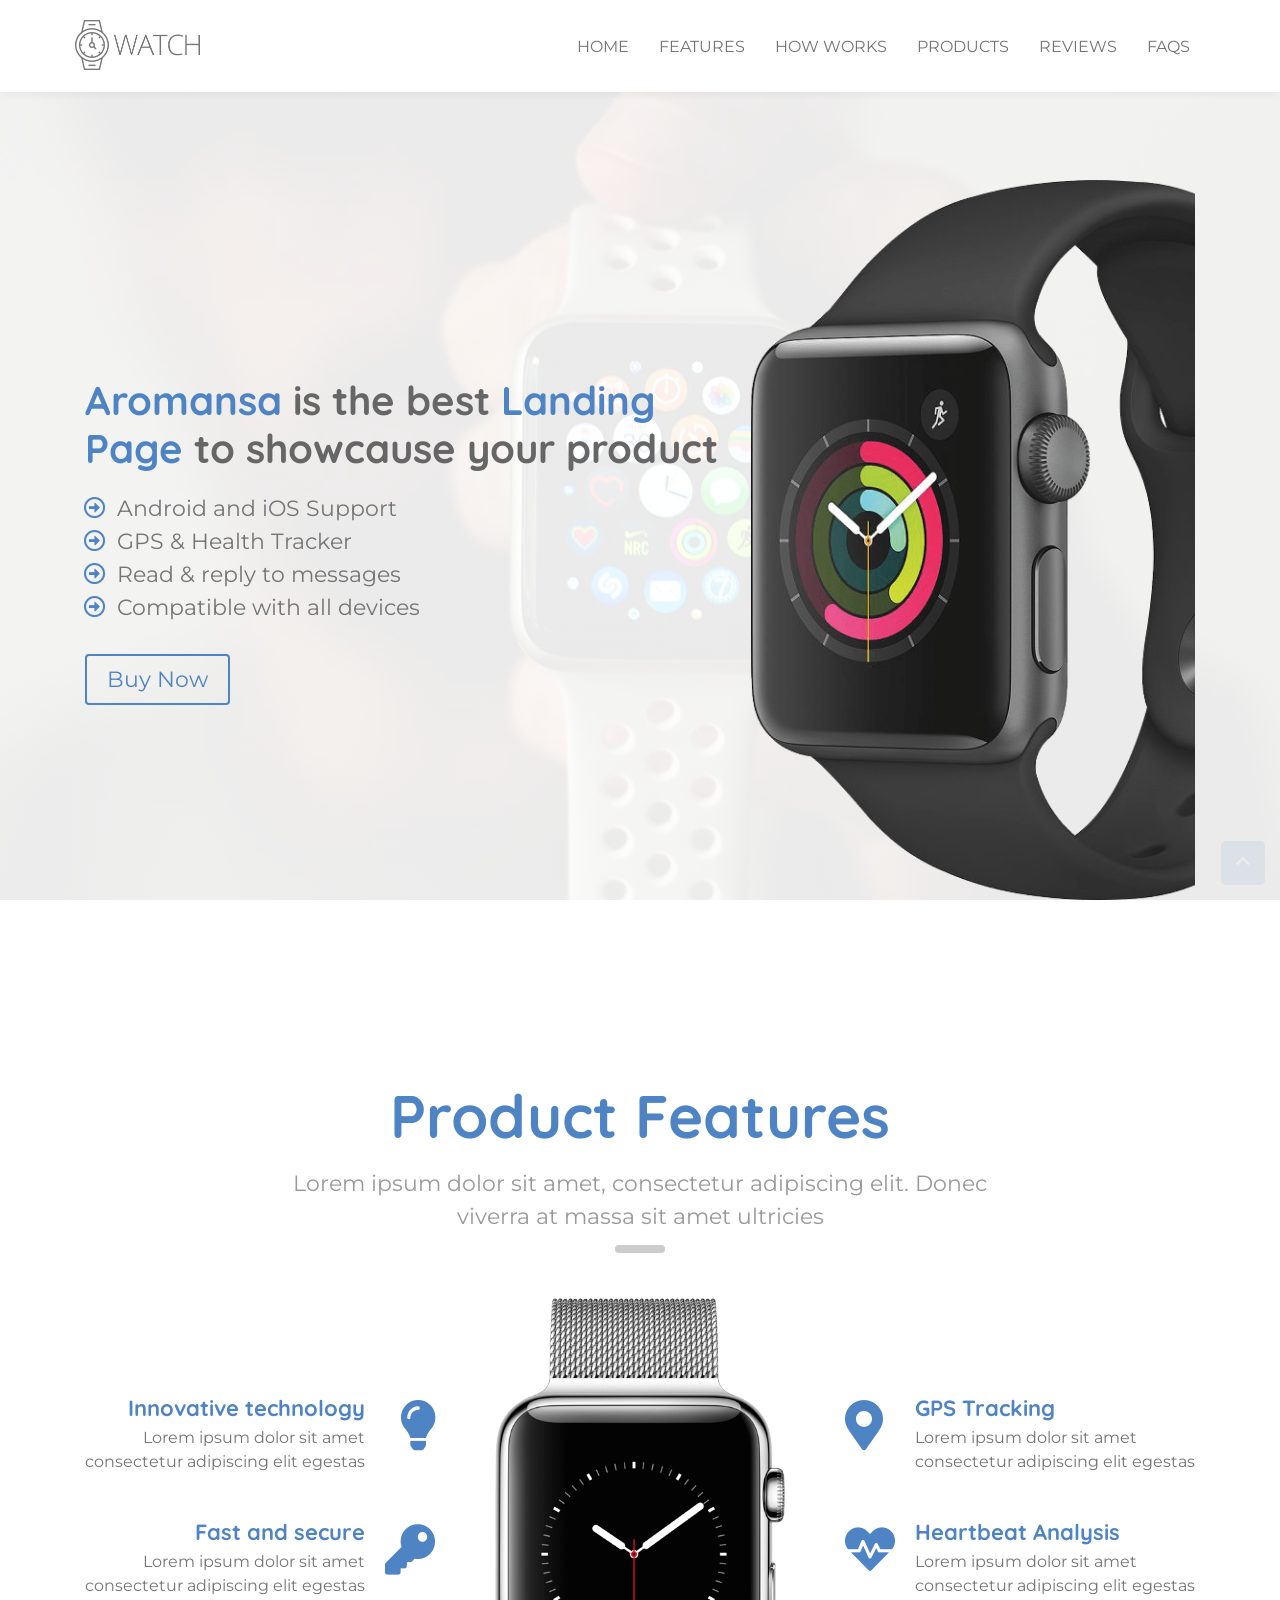
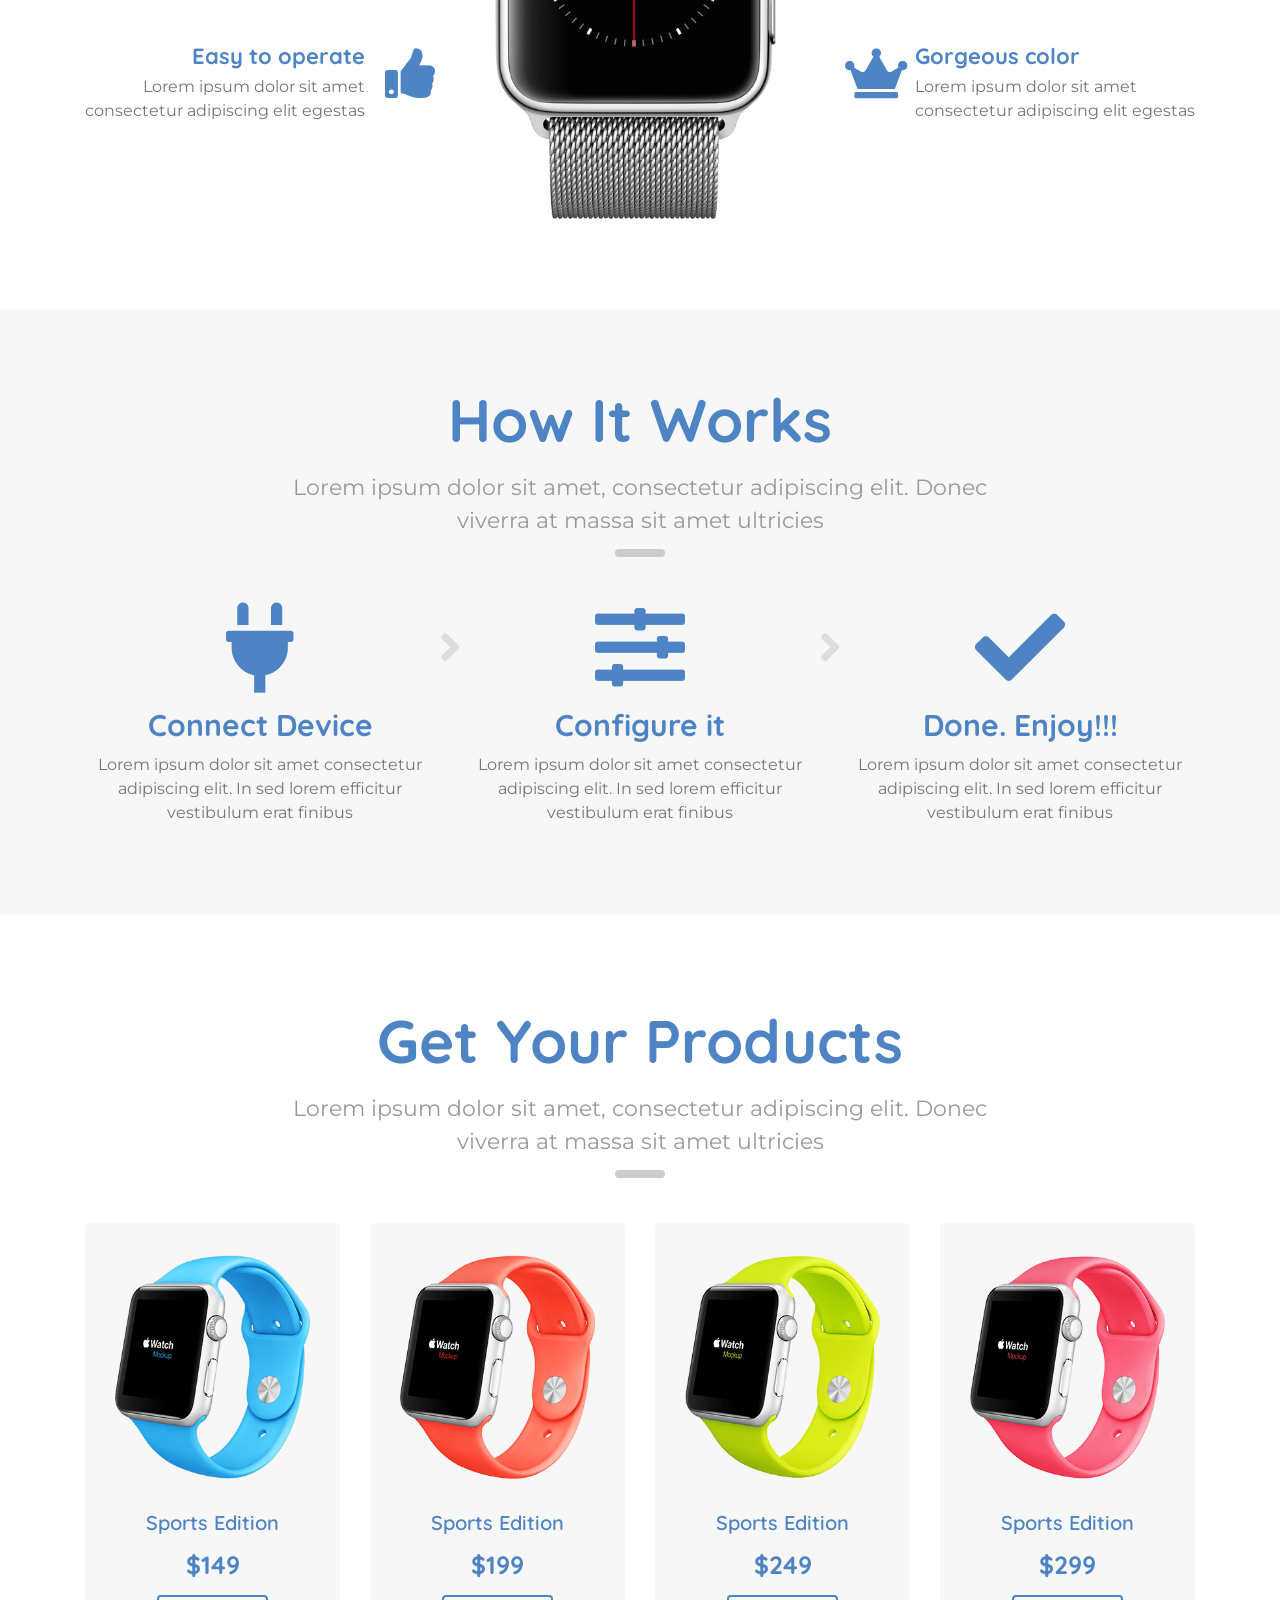
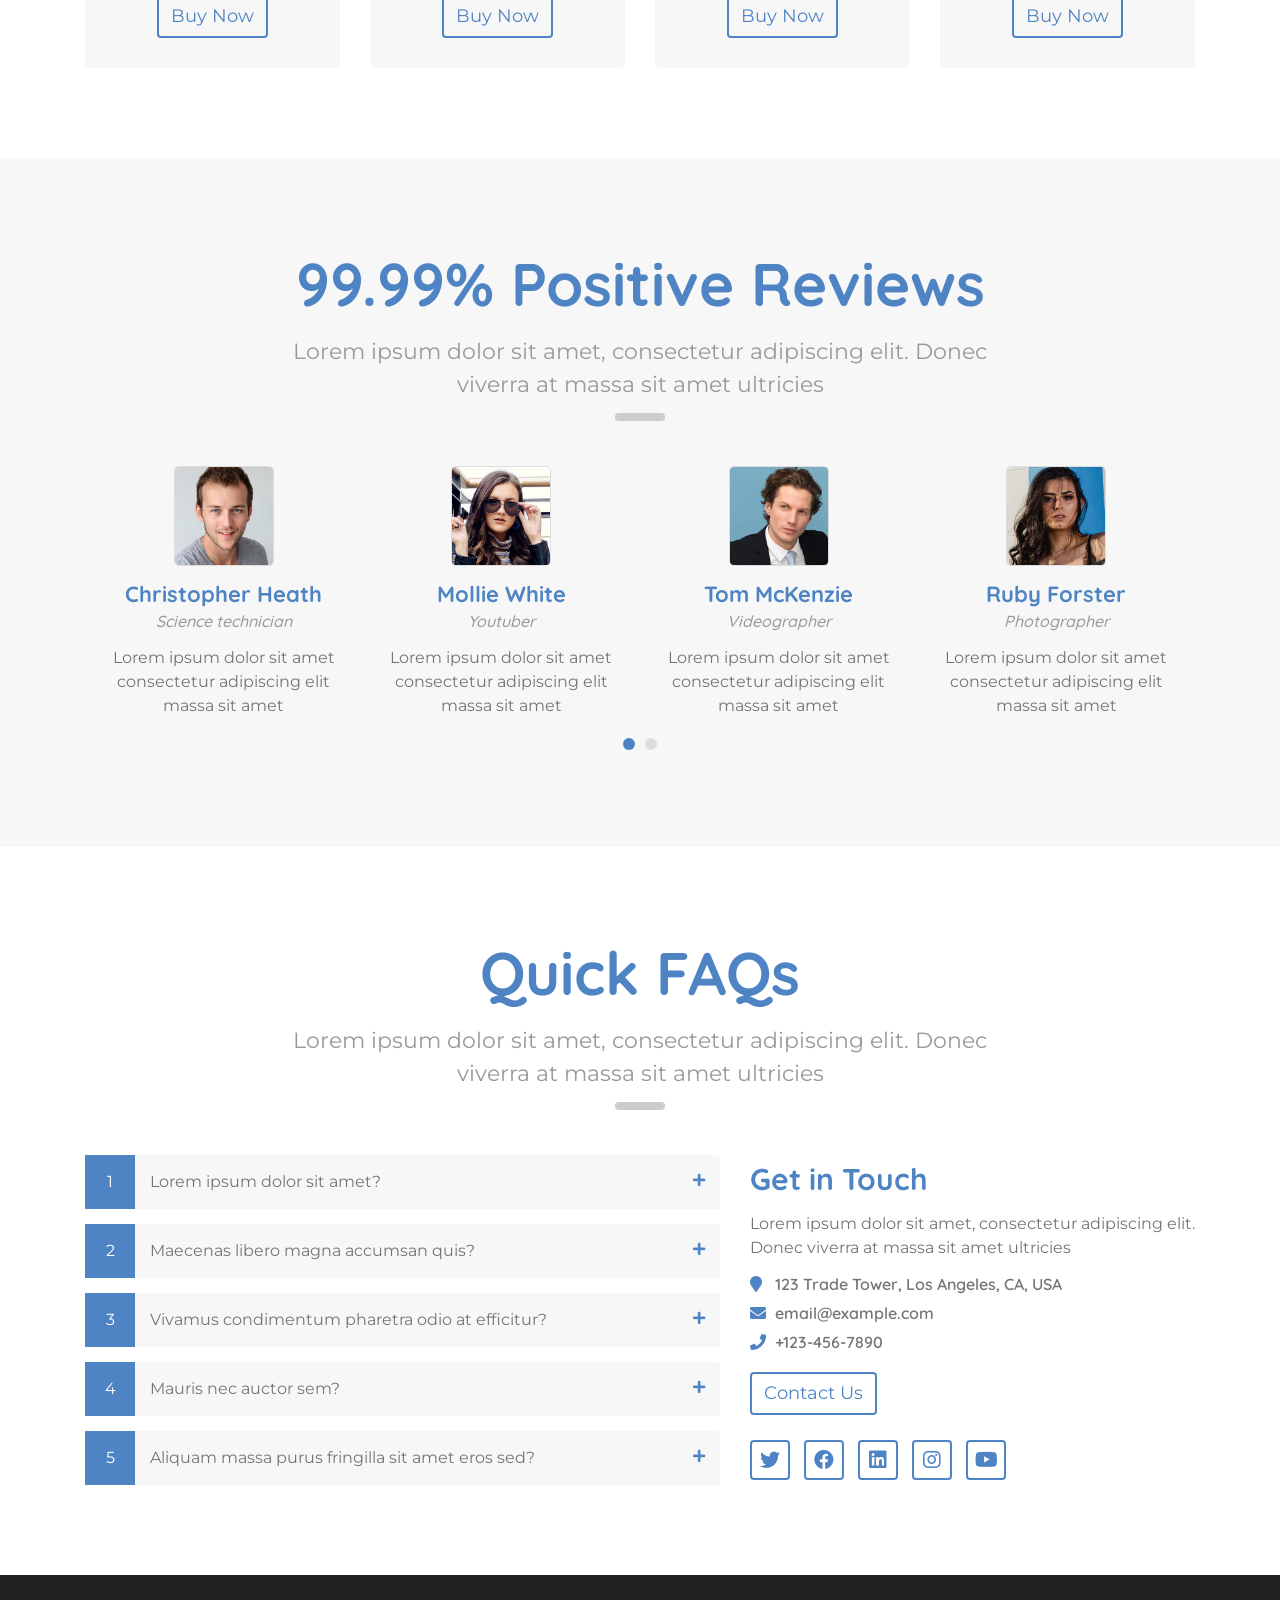
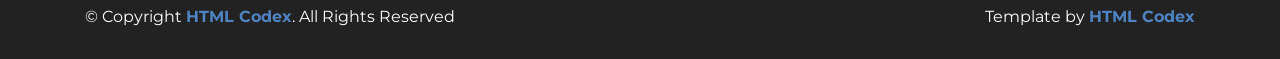
==== index.html @ c956d03a "first commit" ====
<!DOCTYPE html>
<html lang="en">
    <head>
        <meta charset="utf-8">
        <title>Aromansa - Product Landing Page</title>
        <meta content="width=device-width, initial-scale=1.0" name="viewport">
        <meta content="Product Landing Page" name="keywords">
        <meta content="Product Landing Page" name="description">

        <!-- Favicon -->
        <link href="img/favicon.ico" rel="icon">

        <!-- Google Fonts -->
        <link href="https://fonts.googleapis.com/css?family=Montserrat:400|Quicksand:500,600,700&display=swap" rel="stylesheet">

        <!-- CSS Libraries -->
        <link href="https://stackpath.bootstrapcdn.com/bootstrap/4.4.1/css/bootstrap.min.css" rel="stylesheet">
        <link href="https://cdnjs.cloudflare.com/ajax/libs/font-awesome/5.10.0/css/all.min.css" rel="stylesheet">
        <link href="lib/owlcarousel/assets/owl.carousel.min.css" rel="stylesheet">

        <!-- Template Stylesheet -->
        <link href="css/style.css" rel="stylesheet">
    </head>

    <body>
        <!-- Nav Start -->
        <div id="nav">
            <div class="container-fluid">
                <div id="logo" class="pull-left">
                    <a href="index.html"><img src="img/logo.png" alt="Logo" /></a>
                </div>

                <nav id="nav-menu-container">
                    <ul class="nav-menu">
                        <li class="menu-active"><a href="#header">Home</a></li>
                        <li><a href="#feature">Features</a></li>
                        <li><a href="#process">How Works</a></li>
                        <li><a href="#products">Products</a></li>
                        <li><a href="#testimonials">Reviews</a></li>
                        <li><a href="#faqs">FAQs</a></li>
                    </ul>
                </nav>
            </div>
        </div>
        <!-- Nav End -->
        
        <!-- Header Start-->
        <div id="header">
            <div class="container">
                <div class="row align-items-center">
                    <div class="col-md-7">
                        <div class="header-content">
                            <h2><span>Aromansa</span> is the best <span>Landing Page</span> to showcause your product</h2>
                            <ul class="fa-ul">
                                <li><span class="fa-li"><i class="far fa-arrow-alt-circle-right"></i></span>Android and iOS Support</li>
                                <li><span class="fa-li"><i class="far fa-arrow-alt-circle-right"></i></span>GPS & Health Tracker</li>
                                <li><span class="fa-li"><i class="far fa-arrow-alt-circle-right"></i></span>Read & reply to messages</li>
                                <li><span class="fa-li"><i class="far fa-arrow-alt-circle-right"></i></span>Compatible with all devices</li>
                            </ul>
                            <a class="btn" href="https://shopee.co.id/aromansa_id">Buy Now</a>
                        </div>
                    </div>
                    <div class="col-md-5">
                        <div class="header-img">
                            <img src="img/watch-header.png" alt="Product Image">
                        </div>
                    </div>
                </div>
            </div>
        </div>
        <!-- Header End-->
        
        <!-- Feature Start-->
        <div id="feature">
            <div class="container">
                <div class="section-header">
                    <h2>Product Features</h2>
                    <p>
                        Lorem ipsum dolor sit amet, consectetur adipiscing elit. Donec viverra at massa sit amet ultricies
                    </p>
                </div>
                <div class="row align-items-center">
                    <div class="col-md-4">
                        <div class="product-feature">
                            <div class="product-content">
                                <h2>Innovative technology</h2>
                                <p>Lorem ipsum dolor sit amet consectetur adipiscing elit egestas</p>
                            </div>
                            <div class="product-icon">
                                <i class="fa fa-lightbulb"></i>
                            </div>
                        </div>
                        <div class="product-feature">
                            <div class="product-content">
                                <h2>Fast and secure</h2>
                                <p>Lorem ipsum dolor sit amet consectetur adipiscing elit egestas</p>
                            </div>
                            <div class="product-icon">
                                <i class="fa fa-key"></i>
                            </div>
                        </div>
                        <div class="product-feature">
                            <div class="product-content">
                                <h2>Easy to operate</h2>
                                <p>Lorem ipsum dolor sit amet consectetur adipiscing elit egestas</p>
                            </div>
                            <div class="product-icon">
                                <i class="fa fa-thumbs-up"></i>
                            </div>
                        </div>
                    </div>
                    <div class="col-md-4">
                        <div class="product-img">
                            <img src="img/watch-features.png" alt="Product Image">
                        </div>
                    </div>
                    <div class="col-md-4">
                        <div class="product-feature">
                            <div class="product-icon">
                                <i class="fa fa-map-marker-alt"></i>
                            </div>
                            <div class="product-content">
                                <h2>GPS Tracking</h2>
                                <p>Lorem ipsum dolor sit amet consectetur adipiscing elit egestas</p>
                            </div>
                        </div>
                        <div class="product-feature">
                            <div class="product-icon">
                                <i class="fa fa-heartbeat"></i>
                            </div>
                            <div class="product-content">
                                <h2>Heartbeat Analysis</h2>
                                <p>Lorem ipsum dolor sit amet consectetur adipiscing elit egestas</p>
                            </div>
                        </div>
                        <div class="product-feature">
                            <div class="product-icon">
                                <i class="fa fa-crown"></i>
                            </div>
                            <div class="product-content">
                                <h2>Gorgeous color</h2>
                                <p>Lorem ipsum dolor sit amet consectetur adipiscing elit egestas</p>
                            </div>
                        </div>
                    </div>
                </div>
            </div>
        </div>
        <!-- Feature End-->

        <!-- Process Start-->
        <div id="process">
            <div class="container">
                <div class="section-header">
                    <h2>How It Works</h2>
                    <p>
                        Lorem ipsum dolor sit amet, consectetur adipiscing elit. Donec viverra at massa sit amet ultricies
                    </p>
                </div>
                <div class="row">
                    <div class="col-md-4">
                        <div class="process-col">
                            <i class="fa fa-plug"></i>
                            <h2>Connect Device</h2>
                            <p>
                                Lorem ipsum dolor sit amet consectetur adipiscing elit. In sed lorem efficitur vestibulum erat finibus
                            </p>
                        </div>
                    </div>
                    <div class="col-md-4">
                        <div class="process-col">
                            <i class="fa fa-sliders-h"></i>
                            <h2>Configure it</h2>
                            <p>
                                Lorem ipsum dolor sit amet consectetur adipiscing elit. In sed lorem efficitur vestibulum erat finibus
                            </p>
                        </div>
                    </div>
                    <div class="col-md-4">
                        <div class="process-col">
                            <i class="fa fa-check"></i>
                            <h2>Done. Enjoy!!!</h2>
                            <p>
                                Lorem ipsum dolor sit amet consectetur adipiscing elit. In sed lorem efficitur vestibulum erat finibus
                            </p>
                        </div>
                    </div>
                </div>
            </div>
        </div>
        <!-- Process End-->
        
        
        <!-- Products Start -->
        <div id="products">
            <div class="container">
                <div class="section-header">
                    <h2>Get Your Products</h2>
                    <p>
                        Lorem ipsum dolor sit amet, consectetur adipiscing elit. Donec viverra at massa sit amet ultricies
                    </p>
                </div>
                <div class="row align-items-center">
                    <div class="col-md-3">
                        <div class="product-single">
                            <div class="product-img">
                                <img src="img/product-1.png" alt="Product Image">
                            </div>
                            <div class="product-content">
                                <h2>Sports Edition</h2>
                                <h3>$149</h3>
                                <a class="btn" href="#">Buy Now</a>
                            </div>
                        </div>
                    </div>
                    <div class="col-md-3">
                        <div class="product-single">
                            <div class="product-img">
                                <img src="img/product-2.png" alt="Product Image">
                            </div>
                            <div class="product-content">
                                <h2>Sports Edition</h2>
                                <h3>$199</h3>
                                <a class="btn" href="#">Buy Now</a>
                            </div>
                        </div>
                    </div>
                    <div class="col-md-3">
                        <div class="product-single">
                            <div class="product-img">
                                <img src="img/product-3.png" alt="Product Image">
                            </div>
                            <div class="product-content">
                                <h2>Sports Edition</h2>
                                <h3>$249</h3>
                                <a class="btn" href="#">Buy Now</a>
                            </div>
                        </div>
                    </div>
                    <div class="col-md-3">
                        <div class="product-single">
                            <div class="product-img">
                                <img src="img/product-4.png" alt="Product Image">
                            </div>
                            <div class="product-content">
                                <h2>Sports Edition</h2>
                                <h3>$299</h3>
                                <a class="btn" href="#">Buy Now</a>
                            </div>
                        </div>
                    </div>
                </div>
            </div>
        </div>
        <!-- Products End -->
        
        
        <!-- Testimonials Start -->
        <div id="testimonials">
            <div class="container">
                <div class="section-header">
                    <h2>99.99% Positive Reviews</h2>
                    <p>
                        Lorem ipsum dolor sit amet, consectetur adipiscing elit. Donec viverra at massa sit amet ultricies
                    </p>
                </div>
                <div class="owl-carousel testimonials-carousel">
                    <div class="testimonial-item">
                        <div class="testimonial-img">
                            <img src="img/testimonial-1.jpg" alt="">
                        </div>
                        <div class="testimonial-content">
                            <h3>Christopher Heath</h3>
                            <h4>Science technician</h4>
                            <p>
                                Lorem ipsum dolor sit amet consectetur adipiscing elit massa sit amet
                            </p>
                        </div>
                    </div>

                    <div class="testimonial-item">
                        <div class="testimonial-img">
                            <img src="img/testimonial-2.jpg" alt="">
                        </div>
                        <div class="testimonial-content">
                            <h3>Mollie White</h3>
                            <h4>Youtuber</h4>
                            <p>
                                Lorem ipsum dolor sit amet consectetur adipiscing elit massa sit amet
                            </p>
                        </div>
                    </div>

                    <div class="testimonial-item">
                        <div class="testimonial-img">
                            <img src="img/testimonial-3.jpg" alt="">
                        </div>
                        <div class="testimonial-content">
                            <h3>Tom McKenzie</h3>
                            <h4>Videographer</h4>
                            <p>
                                Lorem ipsum dolor sit amet consectetur adipiscing elit massa sit amet
                            </p>
                        </div>
                    </div>
                    
                    <div class="testimonial-item">
                        <div class="testimonial-img">
                            <img src="img/testimonial-4.jpg" alt="">
                        </div>
                        <div class="testimonial-content">
                            <h3>Ruby Forster</h3>
                            <h4>Photographer</h4>
                            <p>
                                Lorem ipsum dolor sit amet consectetur adipiscing elit massa sit amet
                            </p>
                        </div>
                    </div>
                    
                    <div class="testimonial-item">
                        <div class="testimonial-img">
                            <img src="img/testimonial-5.jpg" alt="">
                        </div>
                        <div class="testimonial-content">
                            <h3>Leo Conway</h3>
                            <h4>Relationship manager</h4>
                            <p>
                                Lorem ipsum dolor sit amet consectetur adipiscing elit massa sit amet
                            </p>
                        </div>
                    </div>
                </div>
            </div>
        </div>
        <!-- Testimonials End -->
        
        
        <!-- FAQ Start -->
        <div id="faqs">
            <div class="container">
                <div class="section-header">
                    <h2>Quick FAQs</h2>
                    <p>
                        Lorem ipsum dolor sit amet, consectetur adipiscing elit. Donec viverra at massa sit amet ultricies
                    </p>
                </div>
                <div class="row align-items-center">
                    <div class="col-md-7">
                        <div id="accordion">
                            <div class="card">
                                <div class="card-header">
                                    <span>1</span>
                                    <a class="card-link" data-toggle="collapse" href="#collapseOne">
                                        Lorem ipsum dolor sit amet?
                                    </a>
                                </div>
                                <div id="collapseOne" class="collapse" data-parent="#accordion">
                                    <div class="card-body">
                                        Lorem ipsum dolor sit amet, consectetur adipiscing elit. Cras felis nisi, sagittis quis arcu eu, luctus cursus ante. Nullam nec diam vitae dolor porta ullamcorper. Duis condimentum ante urna, quis scelerisque velit bibendum eu.
                                    </div>
                                </div>
                            </div>
                            <div class="card">
                                <div class="card-header">
                                    <span>2</span>
                                    <a class="card-link" data-toggle="collapse" href="#collapseTwo">
                                        Maecenas libero magna accumsan quis?
                                    </a>
                                </div>
                                <div id="collapseTwo" class="collapse" data-parent="#accordion">
                                    <div class="card-body">
                                        Maecenas libero magna, accumsan quis urna a, malesuada dictum risus. Duis placerat interdum sodales. Vivamus nec dignissim urna. Nulla tempor enim at viverra tempor.
                                    </div>
                                </div>
                            </div>
                            <div class="card">
                                <div class="card-header">
                                    <span>3</span>
                                    <a class="card-link" data-toggle="collapse" href="#collapseThree">
                                        Vivamus condimentum pharetra odio at efficitur?
                                    </a>
                                </div>
                                <div id="collapseThree" class="collapse" data-parent="#accordion">
                                    <div class="card-body">
                                        Vivamus condimentum pharetra odio at efficitur. Pellentesque condimentum erat a sapien maximus, sed tincidunt ante consectetur. In pulvinar blandit sagittis. Fusce a lorem eleifend, ornare sem eu, faucibus ligula.
                                    </div>
                                </div>
                            </div>
                            <div class="card">
                                <div class="card-header">
                                    <span>4</span>
                                    <a class="card-link" data-toggle="collapse" href="#collapseFour">
                                        Mauris nec auctor sem?
                                    </a>
                                </div>
                                <div id="collapseFour" class="collapse" data-parent="#accordion">
                                    <div class="card-body">
                                        Mauris nec auctor sem. In eu dui euismod, bibendum ex id, congue enim. Suspendisse potenti. Lorem ipsum dolor sit amet, consectetur adipiscing elit.
                                    </div>
                                </div>
                            </div>
                            <div class="card">
                                <div class="card-header">
                                    <span>5</span>
                                    <a class="card-link" data-toggle="collapse" href="#collapseFive">
                                        Aliquam massa purus fringilla sit amet eros sed?
                                    </a>
                                </div>
                                <div id="collapseFive" class="collapse" data-parent="#accordion">
                                    <div class="card-body">
                                        Aliquam massa purus, fringilla sit amet eros sed, commodo consequat magna.
                                    </div>
                                </div>
                            </div> 
                        </div>
                    </div>
                    
                    <div class="col-md-5">
                        <div class="contact-info">
                            <h2>Get in Touch</h2>
                            <p>
                                Lorem ipsum dolor sit amet, consectetur adipiscing elit. Donec viverra at massa sit amet ultricies
                            </p>
                            <h3><i class="fa fa-map-marker"></i>123 Trade Tower, Los Angeles, CA, USA</h3>
                            <h3><i class="fa fa-envelope"></i>email@example.com</h3>
                            <h3><i class="fa fa-phone"></i>+123-456-7890</h3>
                            <a class="btn" href="#">Contact Us</a>
                            <div class="social">
                                <a href=""><i class="fab fa-twitter"></i></a>
                                <a href=""><i class="fab fa-facebook"></i></a>
                                <a href=""><i class="fab fa-linkedin"></i></a>
                                <a href=""><i class="fab fa-instagram"></i></a>
                                <a href=""><i class="fab fa-youtube"></i></a>
                            </div>
                        </div>
                    </div>
                </div>
            </div>
        </div>
        <!-- FAQ Start -->


        <!-- Footer Start -->
        <div id="footer">
            <div class="container">
                <div class="row align-items-center">
                    <div class="col-md-6">
                        <p>&copy; Copyright <a href="https://htmlcodex.com">HTML Codex</a>. All Rights Reserved</p>
                    </div>
                    <div class="col-md-6">
                        <p>Template by <a href="https://htmlcodex.com">HTML Codex</a></p>
                    </div>
                </div>
            </div>
        </div>
        <!-- Footer End -->
        
        
        <!-- Back to Top -->
        <a href="#" class="back-to-top"><i class="fa fa-chevron-up"></i></a>

        
        <!-- JavaScript Libraries -->
        <script src="https://code.jquery.com/jquery-3.4.1.min.js"></script>
        <script src="https://stackpath.bootstrapcdn.com/bootstrap/4.4.1/js/bootstrap.bundle.min.js"></script>
        <script src="lib/easing/easing.min.js"></script>
        <script src="lib/menuspy/menuspy.min.js"></script>
        <script src="lib/owlcarousel/owl.carousel.min.js"></script>

        <!-- Template Javascript -->
        <script src="js/main.js"></script>
    </body>
</html>
---- css/style.css ----
/**********************************/
/********** General CSS ***********/
/**********************************/
body {
    font-family: 'Montserrat', sans-serif;
    color: #757575;
    font-weight: 400;
    background: #ffffff;
}

a {
    color: #4F84C4;
    transition: 0.5s;
}

a:hover,
a:active,
a:focus {
    color: #757575;
    outline: none;
    text-decoration: none;
}

p {
    color: #757575;
    padding: 0;
    margin: 0 0 15px 0;
}

h1,
h2,
h3,
h4,
h5,
h6 {
    font-family: 'Quicksand', sans-serif;
    color: #757575;
    margin: 0 0 15px 0;
    padding: 0;
}

.back-to-top {
    position: fixed;
    display: none;
    background: #4F84C4;
    color: #ffffff;
    width: 44px;
    height: 44px;
    text-align: center;
    line-height: 1;
    font-size: 16px;
    border-radius: 5px;
    right: 15px;
    bottom: 15px;
    transition: background 0.5s;
    z-index: 11;
}

.back-to-top i {
    padding-top: 12px;
    color: #ffffff;
}


/**********************************/
/********* Header Nav CSS *********/
/**********************************/
#nav {
    padding: 20px 0;
    height: 92px;
    position: fixed;
    left: 0;
    top: 0;
    right: 0;
    background: #ffffff;
    box-shadow: 0 2px 10px rgba(0, 0, 0, .05);
    transition: all 0.5s;
    z-index: 9;
}

#nav.header-scrolled {
    background: #ffffff;
    padding: 10px 0;
    height: 72px;
    transition: all 0.5s;
}

#nav #logo {
    float: left;
}

#nav #logo img {
    padding: 0;
    margin: 0;
    max-height: 50px;
}

#nav-menu-container {
    position: relative;
    float: right;
    margin: 0;
}

.nav-menu,
.nav-menu * {
    margin: 0;
    padding: 0;
    list-style: none;
}

.nav-menu li {
    position: relative;
    float: left;
    margin: 15px 15px 0 15px;
    white-space: nowrap;
}

.nav-menu a {
    padding: 0 0 3px 0;
    text-decoration: none;
    display: inline-block;
    color: #757575;
    font-size: 16px;
    font-weight: 400;
    text-transform: uppercase;
    outline: none;
}

.nav-menu a::after {
    position: absolute;
    content: "";
    width: 35px;
    height: 2px;
    bottom: 2px;
    left: 1px;
    background: #4F84C4;
    opacity: 0;
    transition: .3s;
}

.nav-menu li:hover > a,
.nav-menu > .menu-active > a {
    color: #4F84C4;
}

.nav-menu li:hover > a::after,
.nav-menu > .menu-active > a::after {
    opacity: 1;
}

#mobile-nav-toggle {
    position: fixed;
    right: 0;
    top: 0;
    z-index: 999;
    margin: 25px 15px 0 0;
    border: 0;
    background: none;
    font-size: 24px;
    display: none;
    transition: all 0.4s;
    outline: none;
    cursor: pointer;
}

#mobile-nav-toggle i {
    color: #757575;
}

#mobile-nav {
    position: fixed;
    top: 0;
    padding-top: 30px;
    bottom: 0;
    z-index: 998;
    background: rgba(0, 0, 0, 0.8);
    left: -100%;
    width: 100%;
    text-align: center;
    overflow-y: auto;
    transition: 0.4s;
}

#mobile-nav ul {
    padding: 0;
    margin: 0;
    list-style: none;
}

#mobile-nav ul li {
    position: relative;
}

#mobile-nav ul li a {
    color: #ffffff;
    font-size: 16px;
    text-transform: uppercase;
    overflow: hidden;
    padding: 10px 15px;
    position: relative;
    text-decoration: none;
    width: 100%;
    display: block;
    outline: none;
    font-weight: 600;
}

#mobile-nav ul li a:hover {
    color: #4F84C4;
}

#mobile-nav ul li.menu-active a {
    color: #4F84C4;
}

#mobile-body-overly {
    width: 100%;
    height: 100%;
    z-index: 997;
    top: 0;
    left: 0;
    position: fixed;
    background: rgba(0, 0, 0, 0.7);
    display: none;
}

body.mobile-nav-active {
    overflow: hidden;
}

body.mobile-nav-active #mobile-nav {
    left: 0;
}

body.mobile-nav-active #mobile-nav-toggle {
    color: #fff;
}

@media (min-width: 992px) {
    #nav #logo {
        padding-left: 60px;
    }

    #nav-menu-container {
        padding-right: 60px;
    }
}

@media (max-width: 767.98px) {
    #nav-menu-container {
        display: none;
    }

    #mobile-nav-toggle {
        display: inline;
    }
}



/**********************************/
/*********** Header CSS ***********/
/**********************************/
#header {
    position: relative;
    padding: 90px 0;
    margin-top: 90px;
    background: linear-gradient(rgba(256, 256, 256, .9), rgba(256, 256, 256, .9)), url(../img/header-bg.jpg);
    background-position: center;
    background-repeat: no-repeat;
    background-size: cover;
    background-attachment: fixed;
}

#header .header-content {
    width: 100%;
    text-align: left;
}

#header .header-content h2 {
    color: #666666;
    font-size: 40px;
    font-weight: 700;
    margin-bottom: 20px;
}

#header .header-content h2 span {
    color: #4F84C4;
}

#header .header-content ul {
    margin-left: 32px;
    margin-bottom: 30px;
}

#header .header-content ul li {
    font-size: 22px;
}

#header .header-content ul li i {
    color: #4F84C4;
}

#header .header-content .btn {
    padding: 7px 20px;
    color: #4F84C4;
    font-size: 22px;
    border: 2px solid #4F84C4;
}

#header .header-content .btn:hover {
    color: #ffffff;
    background: #4F84C4;
}

#header .header-img {
    position: relative;
    overflow: hidden;
    text-align: right;
}

#header .header-img img {
    max-height: calc(100vh - 180px);
}

@media (max-width: 767.98px) {
    #header .header-img {
        text-align: left;
        margin-top: 45px;
    }
}




/**********************************/
/******* Section Header CSS *******/
/**********************************/
.section-header {
    position: relative;
    max-width: 700px;
    margin: 0 auto 45px auto;
    padding-bottom: 20px;
}

.section-header::after {
    content: '';
    position: absolute;
    width: 50px;
    height: 8px;
    left: calc(50% - 25px);
    bottom: 0;
    background: #cccccc;
    border-radius: 10px;
}

.section-header h2 {
    position: relative;
    color: #4F84C4;
    font-size: 60px;
    font-weight: 700;
    text-align: center;
    text-transform: capitalize;
}

.section-header p {
    color: #999999;
    font-size: 22px;
    font-weight: 400;
    text-align: center;
    margin: 0
}



/**********************************/
/********** Feature CSS ***********/
/**********************************/
#feature {
    position: relative;
    padding: 90px 0;
    background: #ffffff;
}

#feature .col-md-4:first-child .product-feature {
    text-align: right;
}

#feature .product-feature {
    position: relative;
    width: 100%;
    float: left;
    margin-bottom: 45px;
}

#feature .product-feature:last-child {
    margin: 0;
}

#feature .product-icon {
    position: relative;
    width: 70px;
    height: inherit;
    float: left;
}

#feature .product-icon i {
    color: #4F84C4;
    font-size: 50px;
    margin-top: 5px;
}

#feature .product-content {
    position: relative;
    width: calc(100% - 70px);
    float: left;
}

#feature .product-feature h2 {
    color: #4F84C4;
    font-size: 22px;
    font-weight: 700;
    margin-bottom: 5px;
}

#feature .product-feature p {
    margin-bottom: 0;
}

#feature .product-img {
    position: relative;
    width: 100%;
    padding: 0 30px;
    overflow: hidden;
}

#feature .product-img img {
    width: 100%;
}

@media (max-width: 767.98px) {
    #feature .col-md-4:first-child .product-feature {
        text-align: left;
    }
    
    #feature .col-md-4:first-child .product-feature .product-icon {
        float: left;
    }
    
    #feature .col-md-4:first-child .product-feature .product-content {
        float: right;
    }
    
    #feature .product-img img {
        margin: 45px 0;
    }
}



/**********************************/
/********** Process CSS ***********/
/**********************************/
#process {
    position: relative;
    padding: 75px 0 45px 0;
    background: #f7f7f7;
}

#process .process-col {
    width: 100%;
    text-align: center;
    margin-bottom: 45px;
}

#process .process-col::after {
    position: absolute;
    top: 12px;
    right: -12px;
    content: "\f105";
    font-family: "Font Awesome 5 Free";
    font-weight: 900;
    font-size: 45px;
    color: #dddddd;
}

#process .col-md-4:last-child .process-col::after {
    display: none;
}

#process .process-col i {
    color: #4F84C4;
    font-size: 90px;
    margin-bottom: 15px;
}

#process .process-col h2 {
    color: #4F84C4;
    font-size: 30px;
    font-weight: 700;
    margin-bottom: 10px;
}

#process .process-col p {
    font-size: 16px;
    margin: 0;
}

@media (max-width: 767.98px) {
    #process .process-col::after {
        opacity: 0;
    }
}



/**********************************/
/********** Products CSS **********/
/**********************************/
#products {
    position: relative;
    padding: 90px 0;
}

#products .product-single {
    position: relative;
    width: 100%;
    padding: 30px;
    text-align: center;
    background: #f7f7f7;
    border-radius: 5px;
}

#products .product-single .product-img {
    position: relative;
    width: 100%;
    overflow: hidden;
    margin-bottom: 30px;
}

#products .product-img img {
    max-width: 100%;
}

#products .product-content {
    position: relative;
    width: 100%;
}

#products .product-content h2 {
    color: #4F84C4;
    font-size: 20px;
    font-weight: 600;
}

#products .product-content h3 {
    color: #4F84C4;
    font-size: 25px;
    font-weight: 700;
}

#products .product-content .btn {
    color: #4F84C4;
    font-size: 18px;
    border: 2px solid #4F84C4;
}

#products .product-content .btn:hover {
    color: #ffffff;
    background: #4F84C4;
}

@media (max-width: 767.98px) {
    #products .product-single {
        margin-bottom: 45px;
    }
    
    #products .col-md-3:last-child .product-single {
        margin-bottom: 0;
    }
}



/**********************************/
/******** Testimonial CSS *********/
/**********************************/
#testimonials {
    position: relative;
    padding: 90px 0;
    background: #f7f7f7;
}

#testimonials .testimonial-item {
    position: relative;
    width: 100%;
    padding: 0 15px;
    text-align: center;
}

#testimonials .testimonial-img {
    position: relative;
    width: 100%;
    margin-bottom: 15px;
}

#testimonials .testimonial-item img {
    margin: 0 auto;
    max-width: 100px;
    max-height: 100px;
    border: 1px solid rgba(0, 0, 0, .1);
    border-radius: 5px;
}

#testimonials .testimonial-content {
    position: relative;
    width: 100%;
    text-align: center;
}

#testimonials .testimonial-content h3 {
    font-size: 22px;
    font-weight: 700;
    color: #4F84C4;
    margin-bottom: 5px;
}

#testimonials .testimonial-content h4 {
    color: #999999;
    font-size: 16px;
    font-weight: 500;
    font-style: italic;
    margin-bottom: 15px;
}

#testimonials .testimonial-item p {
    color: #757575;
    font-size: 16px;
    font-weight: 400;
    margin: 0;
}

#testimonials .owl-nav,
#testimonials .owl-dots {
    margin-top: 15px;
    text-align: center;
}

#testimonials .owl-dot {
    display: inline-block;
    margin: 0 5px;
    width: 12px;
    height: 12px;
    border-radius: 50%;
    background: rgba(0, 0, 0, .1);
}

#testimonials .owl-dot.active {
    background: #4F84C4;
}



/**********************************/
/************ FAQs CSS ************/
/**********************************/
#faqs {
    position: relative;
    padding: 90px 0;
}

#faqs .card {
    margin-bottom: 15px;
    border: none;
    border-radius: 0;
}

#faqs .card:last-child {
    margin-bottom: 0;
}

#faqs .card-header {
    padding: 0;
    border: none;
}

#faqs .card-header span {
    display: block;
    float: left;
    width: 50px;
    height: inherit;
    margin-right: 10px;
    padding: 15px 0;
    text-align: center;
    color: #ffffff;
    background: #4F84C4;
}

#faqs .card-header a {
    display: block;
    float: right;
    width: calc(100% - 65px);
    padding: 15px 0;
    color: #757575;
    font-size: 16px;
    font-weight: 400;
}

#faqs .card-header [data-toggle="collapse"]:after {
    font-family: 'font Awesome 5 Free';
    content: "\f067";
    float: right;
    margin-right: 15px;
    color: #4F84C4;
    font-size: 14px;
    font-weight: 900;
    transition: .3s;
}

#faqs .card-header [data-toggle="collapse"][aria-expanded="true"]:after {
    font-family: 'font Awesome 5 Free';
    content: "\f068";
    float: right;
    margin-right: 15px;
    color: #4F84C4;
    font-size: 14px;
    font-weight: 900;
    transition: .3s;
}

#faqs .card-body {
    color: #757575;
    font-size: 16px;
    font-weight: 400;
    border: 1px solid;
    border-color: rgba(0, 0, 0, .03) rgba(0, 0, 0, .05) rgba(0, 0, 0, .05) rgba(0, 0, 0, .05);
}

#faqs .contact-info {
    position: relative;
    width: 100%;
}

#faqs .contact-info h2 {
    color: #4F84C4;
    font-size: 30px;
    font-weight: 700;
}

#faqs .contact-info p {
    color: #757575;
    font-size: 16px;
    font-weight: 400;
}

#faqs .contact-info h3 {
    color: #757575;
    font-size: 16px;
    font-weight: 600;
    margin-bottom: 10px;
}

#faqs .contact-info h3 i {
    width: 20px;
    color: #4F84C4;
    margin-right: 5px;
}

#faqs .contact-info a {
    margin: 10px 0 15px 0;
    font-size: 18px;
    color: #4F84C4;
    border: 2px solid #4F84C4;
}

#faqs .contact-info a:hover {
    color: #ffffff;
    background: #4F84C4;
}

#faqs .social {
    position: relative;
    width: 100%;
}

#faqs .social a {
    display: inline-block;
    margin: 10px 10px 0 0;
    width: 40px;
    height: 40px;
    padding: 3px 0;
    text-align: center;
    font-size: 20px;
    border: 2px solid #4F84C4;
    border-radius: 4px;
}

#faqs .social a i {
    color: #4F84C4;
}

#faqs .social a:hover {
    background: #4F84C4;
}

#faqs .social a:hover i {
    color: #ffffff;
}

@media (max-width: 767.98px) {
    #faqs .contact-info {
        margin-top: 45px;
    }
}



/**********************************/
/********** Footer CSS ************/
/**********************************/
#footer {
    position: relative;
    padding: 30px 0;
    background: #222222;
}

#footer .col-md-6:first-child p {
    text-align: left;
}

#footer .col-md-6:last-child p {
    text-align: right;
}

@media (max-width: 767.98px) {
    #footer .col-md-6:first-child p,
    #footer .col-md-6:last-child p {
        text-align: center;
    }
}

#footer p {
    color: #ffffff;
    font-size: 16px;
    font-weight: 400;
    margin: 0;
}

#footer p a {
    font-weight: 700;
}

#footer p a:hover {
    color: #ffffff;
}
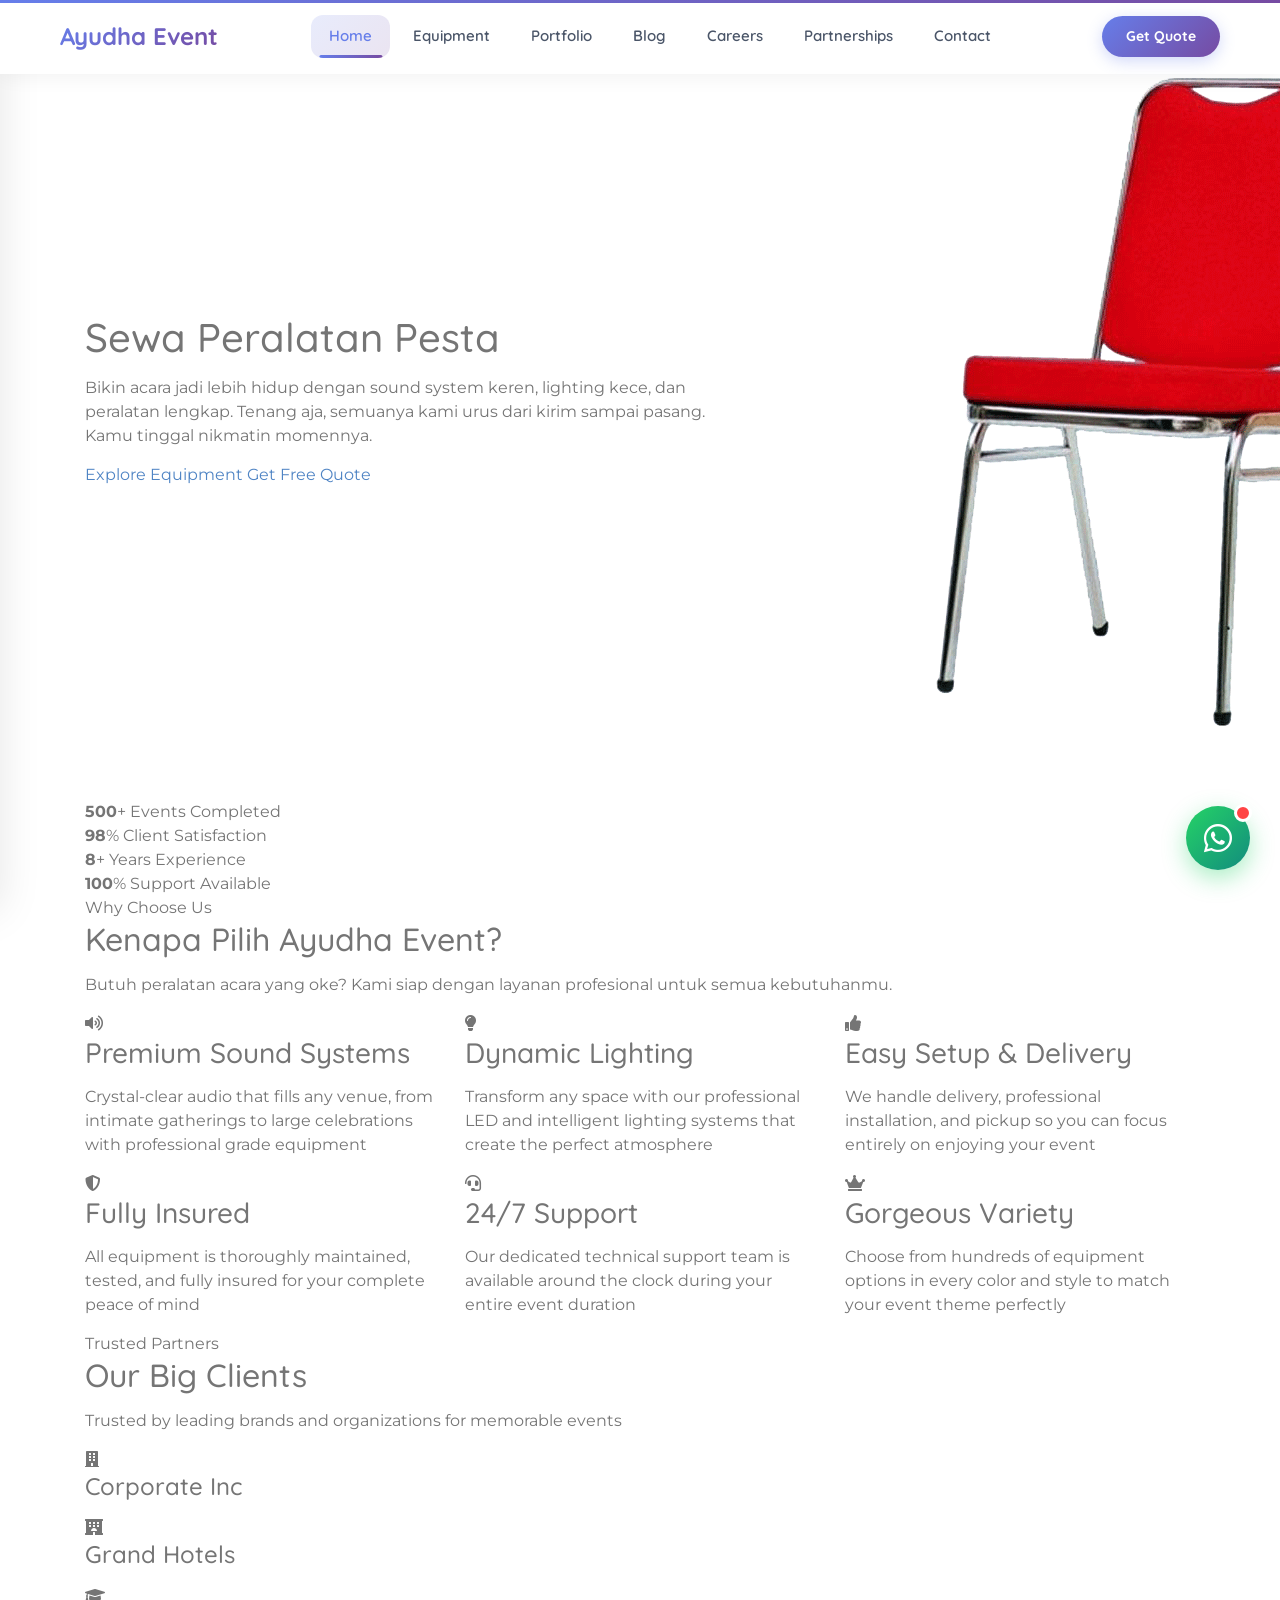
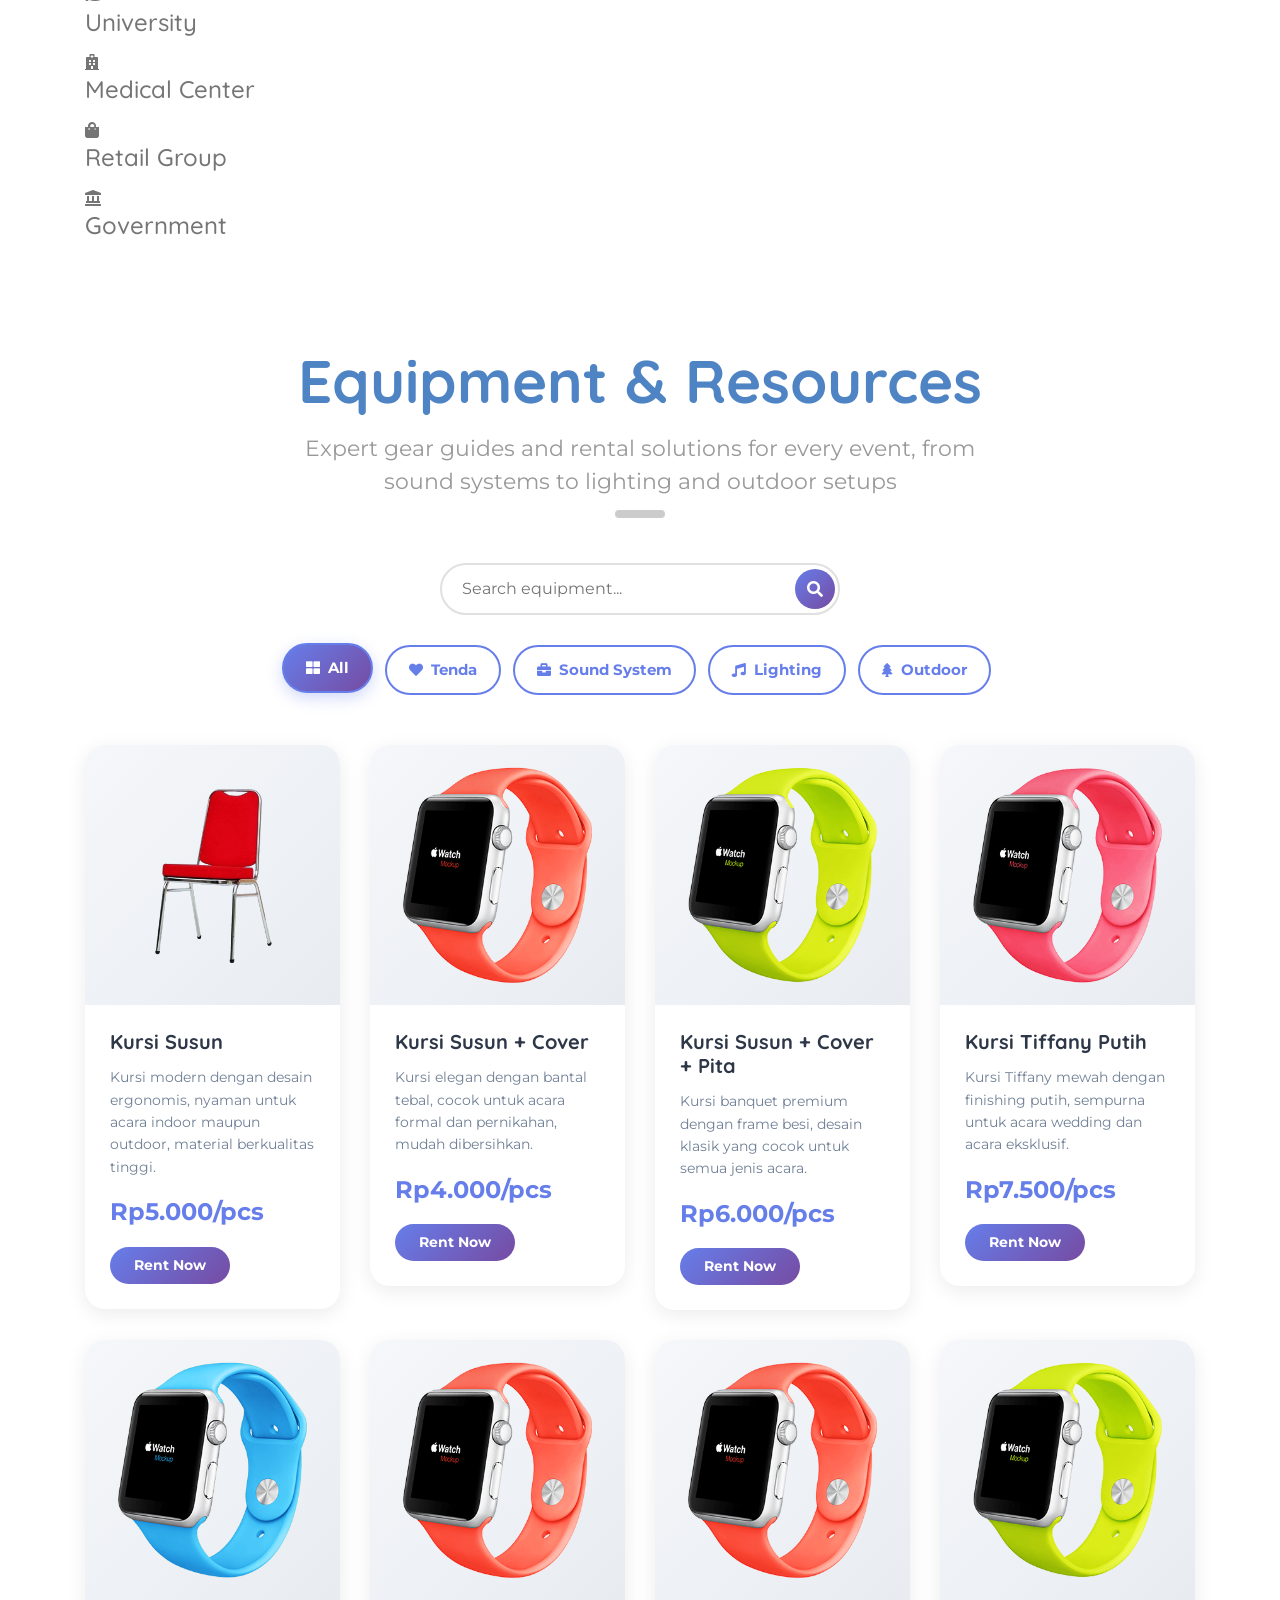
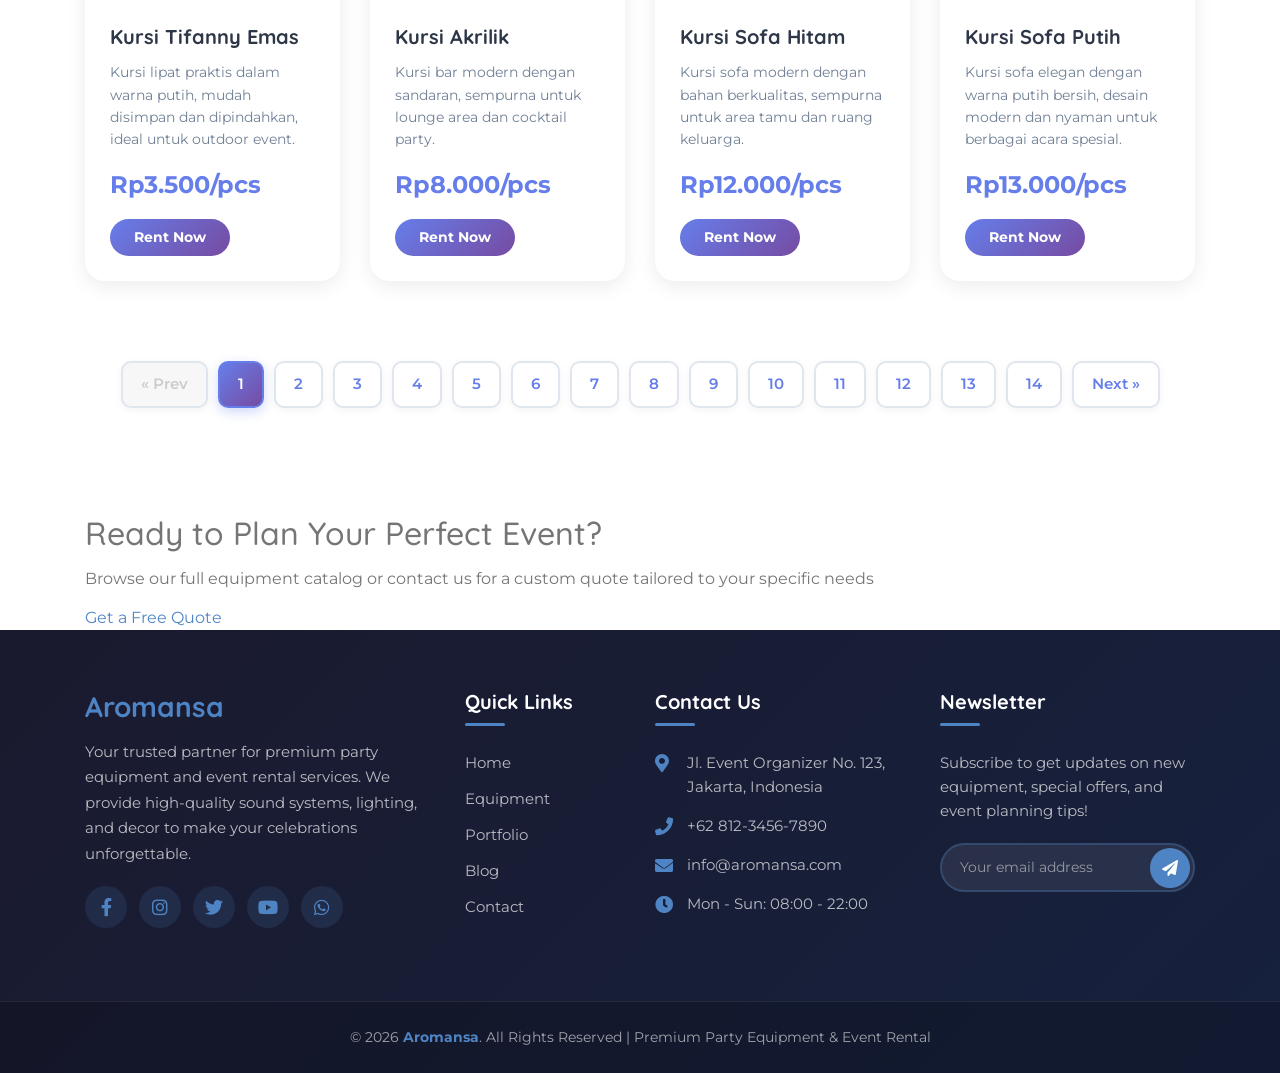
==== commit 5104b8da: "initial commit" ====
--- a/index.html
+++ b/index.html
@@ -1,473 +1,329 @@
 <!DOCTYPE html>
 <html lang="en">
-    <head>
-        <meta charset="utf-8">
-        <title>Aromansa - Product Landing Page</title>
-        <meta content="width=device-width, initial-scale=1.0" name="viewport">
-        <meta content="Product Landing Page" name="keywords">
-        <meta content="Product Landing Page" name="description">
-
-        <!-- Favicon -->
-        <link href="img/favicon.ico" rel="icon">
-
-        <!-- Google Fonts -->
-        <link href="https://fonts.googleapis.com/css?family=Montserrat:400|Quicksand:500,600,700&display=swap" rel="stylesheet">
-
-        <!-- CSS Libraries -->
-        <link href="https://stackpath.bootstrapcdn.com/bootstrap/4.4.1/css/bootstrap.min.css" rel="stylesheet">
-        <link href="https://cdnjs.cloudflare.com/ajax/libs/font-awesome/5.10.0/css/all.min.css" rel="stylesheet">
-        <link href="lib/owlcarousel/assets/owl.carousel.min.css" rel="stylesheet">
-
-        <!-- Template Stylesheet -->
-        <link href="css/style.css" rel="stylesheet">
-    </head>
-
-    <body>
-        <!-- Nav Start -->
-        <div id="nav">
-            <div class="container-fluid">
-                <div id="logo" class="pull-left">
-                    <a href="index.html"><img src="img/logo.png" alt="Logo" /></a>
-                </div>
-
-                <nav id="nav-menu-container">
-                    <ul class="nav-menu">
-                        <li class="menu-active"><a href="#header">Home</a></li>
-                        <li><a href="#feature">Features</a></li>
-                        <li><a href="#process">How Works</a></li>
-                        <li><a href="#products">Products</a></li>
-                        <li><a href="#testimonials">Reviews</a></li>
-                        <li><a href="#faqs">FAQs</a></li>
-                    </ul>
+<head>
+    <meta charset="utf-8">
+    <title>Ayudha Event - Premium Party Equipment & Event Rental</title>
+    <meta content="width=device-width, initial-scale=1.0" name="viewport">
+    <meta content="party equipment, event rental, party supplies, wedding equipment, sound systems, lighting" name="keywords">
+    <meta content="Aromansa provides premium party equipment and event rental services. Sound systems, lighting, decor, and everything you need for unforgettable celebrations." name="description">
+
+    <!-- Favicon -->
+    <link href="img/favicon.ico" rel="icon">
+
+    <!-- Google Fonts -->
+    <link href="https://fonts.googleapis.com/css?family=Montserrat:400|Quicksand:500,600,700&display=swap" rel="stylesheet">
+
+    <!-- CSS Libraries -->
+    <link href="https://stackpath.bootstrapcdn.com/bootstrap/4.4.1/css/bootstrap.min.css" rel="stylesheet">
+    <link href="https://cdnjs.cloudflare.com/ajax/libs/font-awesome/5.10.0/css/all.min.css" rel="stylesheet">
+
+    <!-- Template Stylesheet -->
+    <link href="css/style.css" rel="stylesheet">
+    <link href="css/clean-professional.css" rel="stylesheet">
+</head>
+
+<body>
+    <!-- Nav Start -->
+    <header id="nav">
+        <div class="nav-container">
+            <div class="nav-left">
+                <div id="logo">
+                    <a href="index.html">
+                        <span class="logo-text">Ayudha Event</span>
+                    </a>
+                </div>
+            </div>
+
+            <nav id="nav-menu-container" aria-label="Main navigation">
+                <ul class="nav-menu">
+                    <li class="menu-active"><a href="index.html"><span class="nav-text">Home</span><span class="nav-indicator"></span></a></li>
+                    <li><a href="equipment.html"><span class="nav-text">Equipment</span><span class="nav-indicator"></span></a></li>
+                    <li><a href="portfolio.html"><span class="nav-text">Portfolio</span><span class="nav-indicator"></span></a></li>
+                    <li><a href="blog.html"><span class="nav-text">Blog</span><span class="nav-indicator"></span></a></li>
+                    <li><a href="careers.html"><span class="nav-text">Careers</span><span class="nav-indicator"></span></a></li>
+                    <li><a href="partners.html"><span class="nav-text">Partnerships</span><span class="nav-indicator"></span></a></li>
+                    <li><a href="contact.html"><span class="nav-text">Contact</span><span class="nav-indicator"></span></a></li>
+                </ul>
+            </nav>
+
+            <div class="nav-right">
+                <a href="contact.html" class="nav-cta">Get Quote</a>
+                <a href="#" id="mobile-nav-toggle" aria-label="Toggle mobile navigation">
+                    <span class="hamburger">
+                        <span class="hamburger-line"></span>
+                        <span class="hamburger-line"></span>
+                        <span class="hamburger-line"></span>
+                    </span>
+                </a>
+            </div>
+        </div>
+    </header>
+    <!-- Nav End -->
+
+    <main>
+        <!-- Clean Hero Section -->
+        <section class="hero-clean">
+            <div class="container">
+                <div class="row align-items-center">
+                    <div class="col-lg-7">
+                        <div class="hero-content-simple">
+                            <h1>Sewa <span class="typewriter-text-simple" id="typewriterTextSimple">Peralatan Pesta</span></h1>
+                            <p class="hero-desc">Bikin acara jadi lebih hidup dengan sound system keren, lighting kece, dan peralatan lengkap.
+                            Tenang aja, semuanya kami urus dari kirim sampai pasang. Kamu tinggal nikmatin momennya.</p>
+                            <div class="hero-btns">
+                                <a href="#equipment" class="btn-primary-clean">Explore Equipment</a>
+                                <a href="contact.html" class="btn-secondary-clean">Get Free Quote</a>
+                            </div>
+                        </div>
+                    </div>
+                    <div class="col-lg-5">
+                        <div class="hero-img">
+                            <img src="img/Futura.png" alt="Ayudha Event Equipment">
+                        </div>
+                    </div>
+                </div>
+            </div>
+        </section>
+
+        <!-- Stats Section -->
+        <section class="stats-clean">
+            <div class="container">
+                <div class="stats-row">
+                    <div class="stat-box">
+                        <span class="stat-num"><span class="counter" data-target="500">0</span>+</span>
+                        <span class="stat-lbl">Events Completed</span>
+                    </div>
+                    <div class="stat-box">
+                        <span class="stat-num"><span class="counter" data-target="98">0</span>%</span>
+                        <span class="stat-lbl">Client Satisfaction</span>
+                    </div>
+                    <div class="stat-box">
+                        <span class="stat-num"><span class="counter" data-target="8">0</span>+</span>
+                        <span class="stat-lbl">Years Experience</span>
+                    </div>
+                    <div class="stat-box">
+                        <span class="stat-num"><span class="counter" data-target="100">0</span>%</span>
+                        <span class="stat-lbl">Support Available</span>
+                    </div>
+                </div>
+            </div>
+        </section>
+
+        <!-- Features Section -->
+        <section class="features-clean">
+            <div class="container">
+                <div class="section-head">
+                    <span class="section-label">Why Choose Us</span>
+                    <h2>Kenapa Pilih Ayudha Event?</h2>
+                    <p>Butuh peralatan acara yang oke? Kami siap dengan layanan profesional untuk semua kebutuhanmu.</p>
+                </div>
+                <div class="features-grid row">
+                    <div class="col-lg-4 col-md-6">
+                        <div class="feat-card">
+                            <div class="feat-icon"><i class="fa fa-volume-up"></i></div>
+                            <h3>Premium Sound Systems</h3>
+                            <p>Crystal-clear audio that fills any venue, from intimate gatherings to large celebrations with professional grade equipment</p>
+                        </div>
+                    </div>
+                    <div class="col-lg-4 col-md-6">
+                        <div class="feat-card">
+                            <div class="feat-icon"><i class="fa fa-lightbulb"></i></div>
+                            <h3>Dynamic Lighting</h3>
+                            <p>Transform any space with our professional LED and intelligent lighting systems that create the perfect atmosphere</p>
+                        </div>
+                    </div>
+                    <div class="col-lg-4 col-md-6">
+                        <div class="feat-card">
+                            <div class="feat-icon"><i class="fa fa-thumbs-up"></i></div>
+                            <h3>Easy Setup & Delivery</h3>
+                            <p>We handle delivery, professional installation, and pickup so you can focus entirely on enjoying your event</p>
+                        </div>
+                    </div>
+                    <div class="col-lg-4 col-md-6">
+                        <div class="feat-card">
+                            <div class="feat-icon"><i class="fa fa-shield-alt"></i></div>
+                            <h3>Fully Insured</h3>
+                            <p>All equipment is thoroughly maintained, tested, and fully insured for your complete peace of mind</p>
+                        </div>
+                    </div>
+                    <div class="col-lg-4 col-md-6">
+                        <div class="feat-card">
+                            <div class="feat-icon"><i class="fa fa-headset"></i></div>
+                            <h3>24/7 Support</h3>
+                            <p>Our dedicated technical support team is available around the clock during your entire event duration</p>
+                        </div>
+                    </div>
+                    <div class="col-lg-4 col-md-6">
+                        <div class="feat-card">
+                            <div class="feat-icon"><i class="fa fa-crown"></i></div>
+                            <h3>Gorgeous Variety</h3>
+                            <p>Choose from hundreds of equipment options in every color and style to match your event theme perfectly</p>
+                        </div>
+                    </div>
+                </div>
+            </div>
+        </section>
+
+        <!-- Clients Section -->
+        <section class="clients-clean">
+            <div class="container">
+                <div class="section-head">
+                    <span class="section-label">Trusted Partners</span>
+                    <h2>Our Big Clients</h2>
+                    <p>Trusted by leading brands and organizations for memorable events</p>
+                </div>
+                <div class="clients-row">
+                    <div class="client-item">
+                        <i class="fa fa-building"></i>
+                        <h4>Corporate Inc</h4>
+                    </div>
+                    <div class="client-item">
+                        <i class="fa fa-hotel"></i>
+                        <h4>Grand Hotels</h4>
+                    </div>
+                    <div class="client-item">
+                        <i class="fa fa-graduation-cap"></i>
+                        <h4>University</h4>
+                    </div>
+                    <div class="client-item">
+                        <i class="fa fa-hospital"></i>
+                        <h4>Medical Center</h4>
+                    </div>
+                    <div class="client-item">
+                        <i class="fa fa-shopping-bag"></i>
+                        <h4>Retail Group</h4>
+                    </div>
+                    <div class="client-item">
+                        <i class="fa fa-landmark"></i>
+                        <h4>Government</h4>
+                    </div>
+                </div>
+            </div>
+        </section>
+
+        <!-- Equipment Section -->
+        <section id="equipment" style="padding: 90px 0; background: #ffffff;">
+            <div class="container">
+                <div class="section-header text-center">
+                    <h2>Equipment & Resources</h2>
+                    <p>Expert gear guides and rental solutions for every event, from sound systems to lighting and outdoor setups</p>
+                </div>
+
+                <!-- Search Bar -->
+                <div class="equipment-search text-center">
+                    <div class="search-container">
+                        <input type="text" id="equipment-search" placeholder="Search equipment..." class="search-input">
+                        <button type="button" class="search-btn" id="search-btn">
+                            <i class="fa fa-search"></i>
+                        </button>
+                    </div>
+                </div>
+
+                <div class="equipment-filter text-center">
+                    <button class="filter-btn active" data-filter="all"><i class="fa fa-th-large"></i> All</button>
+                    <button class="filter-btn" data-filter="weddings"><i class="fa fa-heart"></i> Tenda</button>
+                    <button class="filter-btn" data-filter="corporate"><i class="fa fa-briefcase"></i> Sound System</button>
+                    <button class="filter-btn" data-filter="concerts"><i class="fa fa-music"></i> Lighting</button>
+                    <button class="filter-btn" data-filter="outdoor"><i class="fa fa-tree"></i> Outdoor</button>
+                </div>
+                <div class="row equipment-list" id="equipment-container">
+                    <!-- Equipment items will be injected by JavaScript -->
+                </div>
+
+                <!-- Equipment Pagination -->
+                <nav aria-label="Equipment pagination" class="equipment-pagination" id="equipment-pagination">
+                    <!-- Pagination will be injected by JavaScript -->
                 </nav>
             </div>
+        </section>
+
+        <!-- CTA Section -->
+        <section class="cta-clean-section">
+            <div class="container">
+                <h2>Ready to Plan Your Perfect Event?</h2>
+                <p>Browse our full equipment catalog or contact us for a custom quote tailored to your specific needs</p>
+                <a class="btn-cta-clean" href="contact.html">Get a Free Quote</a>
+            </div>
+        </section>
+    </main>
+
+    <!-- Footer Start -->
+    <footer id="footer">
+        <div class="footer-top">
+            <div class="container">
+                <div class="row">
+                    <div class="col-lg-4 col-md-6 footer-info">
+                        <h3><span>Aromansa</span></h3>
+                        <p>Your trusted partner for premium party equipment and event rental services. We provide high-quality sound systems, lighting, and decor to make your celebrations unforgettable.</p>
+                        <div class="footer-social">
+                            <a href="#" aria-label="Facebook"><i class="fab fa-facebook-f"></i></a>
+                            <a href="#" aria-label="Instagram"><i class="fab fa-instagram"></i></a>
+                            <a href="#" aria-label="Twitter"><i class="fab fa-twitter"></i></a>
+                            <a href="#" aria-label="YouTube"><i class="fab fa-youtube"></i></a>
+                            <a href="#" aria-label="WhatsApp"><i class="fab fa-whatsapp"></i></a>
+                        </div>
+                    </div>
+                    <div class="col-lg-2 col-md-6 footer-links">
+                        <h4>Quick Links</h4>
+                        <ul>
+                            <li><a href="index.html">Home</a></li>
+                            <li><a href="equipment.html">Equipment</a></li>
+                            <li><a href="portfolio.html">Portfolio</a></li>
+                            <li><a href="blog.html">Blog</a></li>
+                            <li><a href="contact.html">Contact</a></li>
+                        </ul>
+                    </div>
+                    <div class="col-lg-3 col-md-6 footer-contact">
+                        <h4>Contact Us</h4>
+                        <p><i class="fa fa-map-marker-alt"></i> <span>Jl. Event Organizer No. 123, Jakarta, Indonesia</span></p>
+                        <p><i class="fa fa-phone"></i> <a href="tel:+6281234567890">+62 812-3456-7890</a></p>
+                        <p><i class="fa fa-envelope"></i> <a href="mailto:info@aromansa.com">info@aromansa.com</a></p>
+                        <p><i class="fa fa-clock"></i> <span>Mon - Sun: 08:00 - 22:00</span></p>
+                    </div>
+                    <div class="col-lg-3 col-md-6 footer-newsletter">
+                        <h4>Newsletter</h4>
+                        <p>Subscribe to get updates on new equipment, special offers, and event planning tips!</p>
+                        <form class="newsletter-form" action="#" method="post">
+                            <input type="email" name="email" placeholder="Your email address" required>
+                            <button type="submit" aria-label="Subscribe"><i class="fa fa-paper-plane"></i></button>
+                        </form>
+                    </div>
+                </div>
+            </div>
         </div>
-        <!-- Nav End -->
-        
-        <!-- Header Start-->
-        <div id="header">
-            <div class="container">
-                <div class="row align-items-center">
-                    <div class="col-md-7">
-                        <div class="header-content">
-                            <h2><span>Aromansa</span> is the best <span>Landing Page</span> to showcause your product</h2>
-                            <ul class="fa-ul">
-                                <li><span class="fa-li"><i class="far fa-arrow-alt-circle-right"></i></span>Android and iOS Support</li>
-                                <li><span class="fa-li"><i class="far fa-arrow-alt-circle-right"></i></span>GPS & Health Tracker</li>
-                                <li><span class="fa-li"><i class="far fa-arrow-alt-circle-right"></i></span>Read & reply to messages</li>
-                                <li><span class="fa-li"><i class="far fa-arrow-alt-circle-right"></i></span>Compatible with all devices</li>
-                            </ul>
-                            <a class="btn" href="https://shopee.co.id/aromansa_id">Buy Now</a>
-                        </div>
-                    </div>
-                    <div class="col-md-5">
-                        <div class="header-img">
-                            <img src="img/watch-header.png" alt="Product Image">
-                        </div>
-                    </div>
+        <div class="footer-bottom">
+            <div class="container">
+                <div class="footer-copyright">
+                    <p>&copy; 2026 <a href="index.html">Aromansa</a>. All Rights Reserved | Premium Party Equipment &amp; Event Rental</p>
                 </div>
             </div>
         </div>
-        <!-- Header End-->
-        
-        <!-- Feature Start-->
-        <div id="feature">
-            <div class="container">
-                <div class="section-header">
-                    <h2>Product Features</h2>
-                    <p>
-                        Lorem ipsum dolor sit amet, consectetur adipiscing elit. Donec viverra at massa sit amet ultricies
-                    </p>
-                </div>
-                <div class="row align-items-center">
-                    <div class="col-md-4">
-                        <div class="product-feature">
-                            <div class="product-content">
-                                <h2>Innovative technology</h2>
-                                <p>Lorem ipsum dolor sit amet consectetur adipiscing elit egestas</p>
-                            </div>
-                            <div class="product-icon">
-                                <i class="fa fa-lightbulb"></i>
-                            </div>
-                        </div>
-                        <div class="product-feature">
-                            <div class="product-content">
-                                <h2>Fast and secure</h2>
-                                <p>Lorem ipsum dolor sit amet consectetur adipiscing elit egestas</p>
-                            </div>
-                            <div class="product-icon">
-                                <i class="fa fa-key"></i>
-                            </div>
-                        </div>
-                        <div class="product-feature">
-                            <div class="product-content">
-                                <h2>Easy to operate</h2>
-                                <p>Lorem ipsum dolor sit amet consectetur adipiscing elit egestas</p>
-                            </div>
-                            <div class="product-icon">
-                                <i class="fa fa-thumbs-up"></i>
-                            </div>
-                        </div>
-                    </div>
-                    <div class="col-md-4">
-                        <div class="product-img">
-                            <img src="img/watch-features.png" alt="Product Image">
-                        </div>
-                    </div>
-                    <div class="col-md-4">
-                        <div class="product-feature">
-                            <div class="product-icon">
-                                <i class="fa fa-map-marker-alt"></i>
-                            </div>
-                            <div class="product-content">
-                                <h2>GPS Tracking</h2>
-                                <p>Lorem ipsum dolor sit amet consectetur adipiscing elit egestas</p>
-                            </div>
-                        </div>
-                        <div class="product-feature">
-                            <div class="product-icon">
-                                <i class="fa fa-heartbeat"></i>
-                            </div>
-                            <div class="product-content">
-                                <h2>Heartbeat Analysis</h2>
-                                <p>Lorem ipsum dolor sit amet consectetur adipiscing elit egestas</p>
-                            </div>
-                        </div>
-                        <div class="product-feature">
-                            <div class="product-icon">
-                                <i class="fa fa-crown"></i>
-                            </div>
-                            <div class="product-content">
-                                <h2>Gorgeous color</h2>
-                                <p>Lorem ipsum dolor sit amet consectetur adipiscing elit egestas</p>
-                            </div>
-                        </div>
-                    </div>
-                </div>
-            </div>
-        </div>
-        <!-- Feature End-->
-
-        <!-- Process Start-->
-        <div id="process">
-            <div class="container">
-                <div class="section-header">
-                    <h2>How It Works</h2>
-                    <p>
-                        Lorem ipsum dolor sit amet, consectetur adipiscing elit. Donec viverra at massa sit amet ultricies
-                    </p>
-                </div>
-                <div class="row">
-                    <div class="col-md-4">
-                        <div class="process-col">
-                            <i class="fa fa-plug"></i>
-                            <h2>Connect Device</h2>
-                            <p>
-                                Lorem ipsum dolor sit amet consectetur adipiscing elit. In sed lorem efficitur vestibulum erat finibus
-                            </p>
-                        </div>
-                    </div>
-                    <div class="col-md-4">
-                        <div class="process-col">
-                            <i class="fa fa-sliders-h"></i>
-                            <h2>Configure it</h2>
-                            <p>
-                                Lorem ipsum dolor sit amet consectetur adipiscing elit. In sed lorem efficitur vestibulum erat finibus
-                            </p>
-                        </div>
-                    </div>
-                    <div class="col-md-4">
-                        <div class="process-col">
-                            <i class="fa fa-check"></i>
-                            <h2>Done. Enjoy!!!</h2>
-                            <p>
-                                Lorem ipsum dolor sit amet consectetur adipiscing elit. In sed lorem efficitur vestibulum erat finibus
-                            </p>
-                        </div>
-                    </div>
-                </div>
-            </div>
-        </div>
-        <!-- Process End-->
-        
-        
-        <!-- Products Start -->
-        <div id="products">
-            <div class="container">
-                <div class="section-header">
-                    <h2>Get Your Products</h2>
-                    <p>
-                        Lorem ipsum dolor sit amet, consectetur adipiscing elit. Donec viverra at massa sit amet ultricies
-                    </p>
-                </div>
-                <div class="row align-items-center">
-                    <div class="col-md-3">
-                        <div class="product-single">
-                            <div class="product-img">
-                                <img src="img/product-1.png" alt="Product Image">
-                            </div>
-                            <div class="product-content">
-                                <h2>Sports Edition</h2>
-                                <h3>$149</h3>
-                                <a class="btn" href="#">Buy Now</a>
-                            </div>
-                        </div>
-                    </div>
-                    <div class="col-md-3">
-                        <div class="product-single">
-                            <div class="product-img">
-                                <img src="img/product-2.png" alt="Product Image">
-                            </div>
-                            <div class="product-content">
-                                <h2>Sports Edition</h2>
-                                <h3>$199</h3>
-                                <a class="btn" href="#">Buy Now</a>
-                            </div>
-                        </div>
-                    </div>
-                    <div class="col-md-3">
-                        <div class="product-single">
-                            <div class="product-img">
-                                <img src="img/product-3.png" alt="Product Image">
-                            </div>
-                            <div class="product-content">
-                                <h2>Sports Edition</h2>
-                                <h3>$249</h3>
-                                <a class="btn" href="#">Buy Now</a>
-                            </div>
-                        </div>
-                    </div>
-                    <div class="col-md-3">
-                        <div class="product-single">
-                            <div class="product-img">
-                                <img src="img/product-4.png" alt="Product Image">
-                            </div>
-                            <div class="product-content">
-                                <h2>Sports Edition</h2>
-                                <h3>$299</h3>
-                                <a class="btn" href="#">Buy Now</a>
-                            </div>
-                        </div>
-                    </div>
-                </div>
-            </div>
-        </div>
-        <!-- Products End -->
-        
-        
-        <!-- Testimonials Start -->
-        <div id="testimonials">
-            <div class="container">
-                <div class="section-header">
-                    <h2>99.99% Positive Reviews</h2>
-                    <p>
-                        Lorem ipsum dolor sit amet, consectetur adipiscing elit. Donec viverra at massa sit amet ultricies
-                    </p>
-                </div>
-                <div class="owl-carousel testimonials-carousel">
-                    <div class="testimonial-item">
-                        <div class="testimonial-img">
-                            <img src="img/testimonial-1.jpg" alt="">
-                        </div>
-                        <div class="testimonial-content">
-                            <h3>Christopher Heath</h3>
-                            <h4>Science technician</h4>
-                            <p>
-                                Lorem ipsum dolor sit amet consectetur adipiscing elit massa sit amet
-                            </p>
-                        </div>
-                    </div>
-
-                    <div class="testimonial-item">
-                        <div class="testimonial-img">
-                            <img src="img/testimonial-2.jpg" alt="">
-                        </div>
-                        <div class="testimonial-content">
-                            <h3>Mollie White</h3>
-                            <h4>Youtuber</h4>
-                            <p>
-                                Lorem ipsum dolor sit amet consectetur adipiscing elit massa sit amet
-                            </p>
-                        </div>
-                    </div>
-
-                    <div class="testimonial-item">
-                        <div class="testimonial-img">
-                            <img src="img/testimonial-3.jpg" alt="">
-                        </div>
-                        <div class="testimonial-content">
-                            <h3>Tom McKenzie</h3>
-                            <h4>Videographer</h4>
-                            <p>
-                                Lorem ipsum dolor sit amet consectetur adipiscing elit massa sit amet
-                            </p>
-                        </div>
-                    </div>
-                    
-                    <div class="testimonial-item">
-                        <div class="testimonial-img">
-                            <img src="img/testimonial-4.jpg" alt="">
-                        </div>
-                        <div class="testimonial-content">
-                            <h3>Ruby Forster</h3>
-                            <h4>Photographer</h4>
-                            <p>
-                                Lorem ipsum dolor sit amet consectetur adipiscing elit massa sit amet
-                            </p>
-                        </div>
-                    </div>
-                    
-                    <div class="testimonial-item">
-                        <div class="testimonial-img">
-                            <img src="img/testimonial-5.jpg" alt="">
-                        </div>
-                        <div class="testimonial-content">
-                            <h3>Leo Conway</h3>
-                            <h4>Relationship manager</h4>
-                            <p>
-                                Lorem ipsum dolor sit amet consectetur adipiscing elit massa sit amet
-                            </p>
-                        </div>
-                    </div>
-                </div>
-            </div>
-        </div>
-        <!-- Testimonials End -->
-        
-        
-        <!-- FAQ Start -->
-        <div id="faqs">
-            <div class="container">
-                <div class="section-header">
-                    <h2>Quick FAQs</h2>
-                    <p>
-                        Lorem ipsum dolor sit amet, consectetur adipiscing elit. Donec viverra at massa sit amet ultricies
-                    </p>
-                </div>
-                <div class="row align-items-center">
-                    <div class="col-md-7">
-                        <div id="accordion">
-                            <div class="card">
-                                <div class="card-header">
-                                    <span>1</span>
-                                    <a class="card-link" data-toggle="collapse" href="#collapseOne">
-                                        Lorem ipsum dolor sit amet?
-                                    </a>
-                                </div>
-                                <div id="collapseOne" class="collapse" data-parent="#accordion">
-                                    <div class="card-body">
-                                        Lorem ipsum dolor sit amet, consectetur adipiscing elit. Cras felis nisi, sagittis quis arcu eu, luctus cursus ante. Nullam nec diam vitae dolor porta ullamcorper. Duis condimentum ante urna, quis scelerisque velit bibendum eu.
-                                    </div>
-                                </div>
-                            </div>
-                            <div class="card">
-                                <div class="card-header">
-                                    <span>2</span>
-                                    <a class="card-link" data-toggle="collapse" href="#collapseTwo">
-                                        Maecenas libero magna accumsan quis?
-                                    </a>
-                                </div>
-                                <div id="collapseTwo" class="collapse" data-parent="#accordion">
-                                    <div class="card-body">
-                                        Maecenas libero magna, accumsan quis urna a, malesuada dictum risus. Duis placerat interdum sodales. Vivamus nec dignissim urna. Nulla tempor enim at viverra tempor.
-                                    </div>
-                                </div>
-                            </div>
-                            <div class="card">
-                                <div class="card-header">
-                                    <span>3</span>
-                                    <a class="card-link" data-toggle="collapse" href="#collapseThree">
-                                        Vivamus condimentum pharetra odio at efficitur?
-                                    </a>
-                                </div>
-                                <div id="collapseThree" class="collapse" data-parent="#accordion">
-                                    <div class="card-body">
-                                        Vivamus condimentum pharetra odio at efficitur. Pellentesque condimentum erat a sapien maximus, sed tincidunt ante consectetur. In pulvinar blandit sagittis. Fusce a lorem eleifend, ornare sem eu, faucibus ligula.
-                                    </div>
-                                </div>
-                            </div>
-                            <div class="card">
-                                <div class="card-header">
-                                    <span>4</span>
-                                    <a class="card-link" data-toggle="collapse" href="#collapseFour">
-                                        Mauris nec auctor sem?
-                                    </a>
-                                </div>
-                                <div id="collapseFour" class="collapse" data-parent="#accordion">
-                                    <div class="card-body">
-                                        Mauris nec auctor sem. In eu dui euismod, bibendum ex id, congue enim. Suspendisse potenti. Lorem ipsum dolor sit amet, consectetur adipiscing elit.
-                                    </div>
-                                </div>
-                            </div>
-                            <div class="card">
-                                <div class="card-header">
-                                    <span>5</span>
-                                    <a class="card-link" data-toggle="collapse" href="#collapseFive">
-                                        Aliquam massa purus fringilla sit amet eros sed?
-                                    </a>
-                                </div>
-                                <div id="collapseFive" class="collapse" data-parent="#accordion">
-                                    <div class="card-body">
-                                        Aliquam massa purus, fringilla sit amet eros sed, commodo consequat magna.
-                                    </div>
-                                </div>
-                            </div> 
-                        </div>
-                    </div>
-                    
-                    <div class="col-md-5">
-                        <div class="contact-info">
-                            <h2>Get in Touch</h2>
-                            <p>
-                                Lorem ipsum dolor sit amet, consectetur adipiscing elit. Donec viverra at massa sit amet ultricies
-                            </p>
-                            <h3><i class="fa fa-map-marker"></i>123 Trade Tower, Los Angeles, CA, USA</h3>
-                            <h3><i class="fa fa-envelope"></i>email@example.com</h3>
-                            <h3><i class="fa fa-phone"></i>+123-456-7890</h3>
-                            <a class="btn" href="#">Contact Us</a>
-                            <div class="social">
-                                <a href=""><i class="fab fa-twitter"></i></a>
-                                <a href=""><i class="fab fa-facebook"></i></a>
-                                <a href=""><i class="fab fa-linkedin"></i></a>
-                                <a href=""><i class="fab fa-instagram"></i></a>
-                                <a href=""><i class="fab fa-youtube"></i></a>
-                            </div>
-                        </div>
-                    </div>
-                </div>
-            </div>
-        </div>
-        <!-- FAQ Start -->
-
-
-        <!-- Footer Start -->
-        <div id="footer">
-            <div class="container">
-                <div class="row align-items-center">
-                    <div class="col-md-6">
-                        <p>&copy; Copyright <a href="https://htmlcodex.com">HTML Codex</a>. All Rights Reserved</p>
-                    </div>
-                    <div class="col-md-6">
-                        <p>Template by <a href="https://htmlcodex.com">HTML Codex</a></p>
-                    </div>
-                </div>
-            </div>
-        </div>
-        <!-- Footer End -->
-        
-        
-        <!-- Back to Top -->
-        <a href="#" class="back-to-top"><i class="fa fa-chevron-up"></i></a>
-
-        
-        <!-- JavaScript Libraries -->
-        <script src="https://code.jquery.com/jquery-3.4.1.min.js"></script>
-        <script src="https://stackpath.bootstrapcdn.com/bootstrap/4.4.1/js/bootstrap.bundle.min.js"></script>
-        <script src="lib/easing/easing.min.js"></script>
-        <script src="lib/menuspy/menuspy.min.js"></script>
-        <script src="lib/owlcarousel/owl.carousel.min.js"></script>
-
-        <!-- Template Javascript -->
-        <script src="js/main.js"></script>
-    </body>
+    </footer>
+    <!-- Footer End -->
+
+    <!-- Back to Top -->
+    <a href="#" class="back-to-top"><i class="fa fa-chevron-up"></i></a>
+
+    <!-- Mobile Nav Overlay -->
+    <div id="mobile-body-overly"></div>
+    <nav id="mobile-nav">
+        <ul>
+            <li class="menu-active"><a href="index.html">Home</a></li>
+            <li><a href="equipment.html">Equipment</a></li>
+            <li><a href="portfolio.html">Portfolio</a></li>
+            <li><a href="blog.html">Blog</a></li>
+            <li><a href="careers.html">Careers</a></li>
+            <li><a href="partners.html">Partnerships</a></li>
+            <li><a href="contact.html">Contact</a></li>
+        </ul>
+    </nav>
+
+    <!-- JavaScript Libraries -->
+    <script src="https://code.jquery.com/jquery-3.4.1.min.js"></script>
+    <script src="https://stackpath.bootstrapcdn.com/bootstrap/4.4.1/js/bootstrap.bundle.min.js"></script>
+
+    <!-- Template Javascript -->
+    <script src="js/main.js"></script>
+    <script src="js/equipment.js"></script>
+</body>
 </html>
--- a/css/style.css
+++ b/css/style.css
@@ -66,151 +66,846 @@
 /********* Header Nav CSS *********/
 /**********************************/
 #nav {
-    padding: 20px 0;
-    height: 92px;
     position: fixed;
     left: 0;
     top: 0;
     right: 0;
-    background: #ffffff;
-    box-shadow: 0 2px 10px rgba(0, 0, 0, .05);
-    transition: all 0.5s;
-    z-index: 9;
+    z-index: 999;
+    background: rgba(255, 255, 255, 0.95);
+    backdrop-filter: blur(20px);
+    -webkit-backdrop-filter: blur(20px);
+    box-shadow: 0 2px 20px rgba(0, 0, 0, 0.06);
+    transition: all 0.4s cubic-bezier(0.4, 0, 0.2, 1);
+    border-bottom: 1px solid rgba(255, 255, 255, 0.1);
+    overflow: visible !important;
 }
 
 #nav.header-scrolled {
-    background: #ffffff;
-    padding: 10px 0;
-    height: 72px;
-    transition: all 0.5s;
+    background: rgba(255, 255, 255, 0.98);
+    box-shadow: 0 4px 30px rgba(0, 0, 0, 0.1);
+    padding: 5px 0;
+}
+
+#nav::before {
+    content: '';
+    position: absolute;
+    top: 0;
+    left: 0;
+    width: 100%;
+    height: 3px;
+    background: linear-gradient(90deg, #667eea 0%, #764ba2 50%, #667eea 100%);
+    background-size: 200% 100%;
+    animation: gradient-slide 3s ease infinite;
+}
+
+@keyframes gradient-slide {
+    0% { background-position: 0% 50%; }
+    50% { background-position: 100% 50%; }
+    100% { background-position: 0% 50%; }
+}
+
+.nav-container {
+    display: flex;
+    align-items: center;
+    justify-content: space-between;
+    padding: 15px 60px;
+    max-width: 1400px;
+    margin: 0 auto;
+    transition: padding 0.4s ease;
+}
+
+#nav.header-scrolled .nav-container {
+    padding: 10px 60px;
+}
+
+.nav-left {
+    display: flex;
+    align-items: center;
 }
 
 #nav #logo {
-    float: left;
+    margin: 0;
+}
+
+#nav #logo a {
+    display: flex;
+    align-items: center;
+    gap: 12px;
+    text-decoration: none;
+    transition: transform 0.3s ease;
+}
+
+#nav #logo a:hover {
+    transform: scale(1.05);
 }
 
 #nav #logo img {
-    padding: 0;
-    margin: 0;
-    max-height: 50px;
+    max-height: 45px;
+    transition: all 0.4s ease;
+    filter: drop-shadow(0 2px 4px rgba(0, 0, 0, 0.1));
+}
+
+#nav.header-scrolled #logo img {
+    max-height: 38px;
+}
+
+.logo-text {
+    font-family: 'Quicksand', sans-serif;
+    font-size: 24px;
+    font-weight: 700;
+    background: linear-gradient(135deg, #667eea 0%, #764ba2 100%);
+    -webkit-background-clip: text;
+    -webkit-text-fill-color: transparent;
+    background-clip: text;
+    transition: all 0.3s ease;
 }
 
 #nav-menu-container {
-    position: relative;
-    float: right;
-    margin: 0;
-}
-
-.nav-menu,
-.nav-menu * {
+    flex: 1;
+    display: flex;
+    justify-content: center;
+}
+
+.nav-menu {
+    display: flex;
+    align-items: center;
+    gap: 5px;
+    list-style: none;
     margin: 0;
     padding: 0;
+    overflow: visible !important;
+}
+
+.nav-menu li {
+    position: relative;
+}
+
+/* Navbar Dropdown */
+.nav-dropdown {
+    position: relative;
+    overflow: visible !important;
+}
+
+.nav-dropdown .dropdown-trigger {
+    cursor: pointer;
+}
+
+.nav-dropdown .dropdown-icon {
+    font-size: 10px;
+    margin-left: 5px;
+    transition: transform 0.3s ease;
+}
+
+.nav-dropdown:hover .dropdown-icon {
+    transform: rotate(180deg);
+}
+
+.dropdown-menu {
+    position: absolute;
+    top: calc(100% + 10px);
+    left: 50%;
+    transform: translateX(-50%) translateY(10px);
+    background: #ffffff;
+    border-radius: 12px;
+    box-shadow: 0 10px 40px rgba(0, 0, 0, 0.15);
+    min-width: 240px;
+    padding: 10px 0;
+    opacity: 0;
+    visibility: hidden;
+    transition: all 0.3s cubic-bezier(0.4, 0, 0.2, 1);
+    z-index: 9999 !important;
     list-style: none;
-}
-
-.nav-menu li {
-    position: relative;
-    float: left;
-    margin: 15px 15px 0 15px;
-    white-space: nowrap;
-}
-
-.nav-menu a {
-    padding: 0 0 3px 0;
+    margin: 0;
+    pointer-events: none;
+}
+
+.dropdown-menu::before {
+    content: '';
+    position: absolute;
+    top: -6px;
+    left: 50%;
+    transform: translateX(-50%);
+    width: 12px;
+    height: 12px;
+    background: #ffffff;
+    border-radius: 2px;
+    transform: translateX(-50%) rotate(45deg);
+}
+
+.nav-dropdown:hover .dropdown-menu {
+    opacity: 1;
+    visibility: visible;
+    transform: translateX(-50%) translateY(0);
+    pointer-events: auto;
+}
+
+.dropdown-menu li {
+    margin: 0;
+}
+
+.dropdown-menu .game-link {
+    display: flex;
+    align-items: center;
+    gap: 12px;
+    padding: 12px 20px;
+    color: #4a5568;
     text-decoration: none;
-    display: inline-block;
-    color: #757575;
+    font-size: 14px;
+    font-weight: 600;
+    transition: all 0.3s ease;
+    border-radius: 8px;
+    margin: 0 8px;
+}
+
+.dropdown-menu .game-link i {
+    font-size: 18px;
+    color: #667eea;
+    width: 20px;
+    text-align: center;
+}
+
+.dropdown-menu .game-link:hover {
+    background: linear-gradient(135deg, rgba(102, 126, 234, 0.1) 0%, rgba(118, 75, 162, 0.1) 100%);
+    color: #667eea;
+}
+
+/* Games Modal */
+.games-modal {
+    position: fixed;
+    top: 0;
+    left: 0;
+    width: 100%;
+    height: 100%;
+    z-index: 10000;
+    display: none;
+    align-items: center;
+    justify-content: center;
+}
+
+.games-modal.active {
+    display: flex;
+}
+
+.games-overlay {
+    position: absolute;
+    top: 0;
+    left: 0;
+    width: 100%;
+    height: 100%;
+    background: rgba(0, 0, 0, 0.7);
+    backdrop-filter: blur(8px);
+}
+
+.games-container {
+    position: relative;
+    background: #ffffff;
+    border-radius: 24px;
+    width: 90%;
+    max-width: 1000px;
+    max-height: 90vh;
+    overflow: hidden;
+    box-shadow: 0 25px 80px rgba(0, 0, 0, 0.3);
+    animation: modal-enter 0.4s cubic-bezier(0.4, 0, 0.2, 1);
+}
+
+@keyframes modal-enter {
+    from {
+        opacity: 0;
+        transform: scale(0.9) translateY(30px);
+    }
+    to {
+        opacity: 1;
+        transform: scale(1) translateY(0);
+    }
+}
+
+.games-close {
+    position: absolute;
+    top: 20px;
+    right: 20px;
+    width: 40px;
+    height: 40px;
+    background: rgba(255, 255, 255, 0.9);
+    border: none;
+    border-radius: 50%;
+    color: #667eea;
+    font-size: 20px;
+    cursor: pointer;
+    z-index: 10;
+    transition: all 0.3s ease;
+    display: flex;
+    align-items: center;
+    justify-content: center;
+    box-shadow: 0 4px 15px rgba(0, 0, 0, 0.1);
+}
+
+.games-close:hover {
+    background: #667eea;
+    color: #ffffff;
+    transform: rotate(90deg) scale(1.1);
+}
+
+.game-panel {
+    display: flex;
+    flex-direction: column;
+    height: 100%;
+    max-height: 90vh;
+}
+
+.game-header {
+    background: linear-gradient(135deg, #667eea 0%, #764ba2 100%);
+    color: #ffffff;
+    padding: 30px;
+    text-align: center;
+}
+
+.game-header h2 {
+    color: #ffffff;
+    font-size: 28px;
+    font-weight: 700;
+    margin-bottom: 10px;
+}
+
+.game-header h2 i {
+    margin-right: 10px;
+}
+
+.game-header p {
+    color: rgba(255, 255, 255, 0.9);
     font-size: 16px;
-    font-weight: 400;
+    margin: 0;
+}
+
+.game-body {
+    flex: 1;
+    overflow-y: auto;
+    padding: 30px;
+}
+
+.game-footer {
+    padding: 20px 30px;
+    background: #f8f9fc;
+    border-top: 1px solid #e2e8f0;
+    display: flex;
+    align-items: center;
+    justify-content: space-between;
+    gap: 20px;
+}
+
+/* Event Simulator Styles */
+.simulator-grid {
+    display: grid;
+    grid-template-columns: repeat(2, 1fr);
+    gap: 25px;
+}
+
+.simulator-category h3 {
+    color: #2d3748;
+    font-size: 20px;
+    font-weight: 700;
+    margin-bottom: 15px;
+}
+
+.simulator-items {
+    display: flex;
+    flex-direction: column;
+    gap: 12px;
+}
+
+.simulator-item {
+    position: relative;
+    cursor: pointer;
+}
+
+.sim-checkbox {
+    position: absolute;
+    opacity: 0;
+    pointer-events: none;
+}
+
+.sim-item-content {
+    display: flex;
+    align-items: center;
+    gap: 15px;
+    padding: 15px 20px;
+    background: #f8f9fc;
+    border-radius: 12px;
+    border: 2px solid transparent;
+    transition: all 0.3s ease;
+}
+
+.simulator-item:hover .sim-item-content {
+    background: #ffffff;
+    border-color: #e2e8f0;
+    box-shadow: 0 4px 12px rgba(0, 0, 0, 0.08);
+}
+
+.sim-checkbox:checked + .sim-item-content {
+    background: linear-gradient(135deg, rgba(102, 126, 234, 0.1) 0%, rgba(118, 75, 162, 0.1) 100%);
+    border-color: #667eea;
+    box-shadow: 0 4px 15px rgba(102, 126, 234, 0.2);
+}
+
+.sim-item-icon {
+    font-size: 32px;
+    flex-shrink: 0;
+}
+
+.sim-item-info {
+    display: flex;
+    flex-direction: column;
+    gap: 4px;
+}
+
+.sim-item-name {
+    color: #2d3748;
+    font-size: 15px;
+    font-weight: 600;
+}
+
+.sim-item-price {
+    color: #667eea;
+    font-size: 14px;
+    font-weight: 700;
+}
+
+.simulator-total {
+    display: flex;
+    flex-direction: column;
+    gap: 5px;
+}
+
+.total-label {
+    color: #718096;
+    font-size: 14px;
+    font-weight: 600;
+}
+
+.total-amount {
+    color: #667eea;
+    font-size: 28px;
+    font-weight: 700;
+    font-family: 'Quicksand', sans-serif;
+}
+
+.btn-reset-sim,
+.btn-reset-memory {
+    padding: 12px 24px;
+    background: linear-gradient(135deg, #667eea 0%, #764ba2 100%);
+    color: #ffffff;
+    border: none;
+    border-radius: 30px;
+    font-size: 14px;
+    font-weight: 700;
+    cursor: pointer;
+    transition: all 0.3s ease;
+    display: flex;
+    align-items: center;
+    gap: 8px;
+}
+
+.btn-reset-sim:hover,
+.btn-reset-memory:hover {
+    transform: translateY(-2px);
+    box-shadow: 0 8px 20px rgba(102, 126, 234, 0.4);
+}
+
+.btn-reset-sim i,
+.btn-reset-memory i {
+    transition: transform 0.3s ease;
+}
+
+.btn-reset-sim:hover i,
+.btn-reset-memory:hover i {
+    transform: rotate(180deg);
+}
+
+/* Memory Game Styles */
+.memory-stats {
+    display: flex;
+    justify-content: center;
+    gap: 30px;
+    margin-top: 20px;
+}
+
+.memory-stat {
+    display: flex;
+    flex-direction: column;
+    gap: 5px;
+}
+
+.memory-stat-label {
+    color: rgba(255, 255, 255, 0.8);
+    font-size: 13px;
     text-transform: uppercase;
-    outline: none;
-}
-
-.nav-menu a::after {
+    letter-spacing: 1px;
+}
+
+.memory-stat-value {
+    color: #ffffff;
+    font-size: 24px;
+    font-weight: 700;
+    font-family: 'Quicksand', sans-serif;
+}
+
+.memory-grid {
+    display: grid;
+    grid-template-columns: repeat(4, 1fr);
+    gap: 15px;
+    max-width: 600px;
+    margin: 0 auto;
+}
+
+.memory-card {
+    aspect-ratio: 1;
+    position: relative;
+    cursor: pointer;
+    perspective: 1000px;
+}
+
+.memory-card-inner {
+    position: relative;
+    width: 100%;
+    height: 100%;
+    transition: transform 0.6s cubic-bezier(0.4, 0, 0.2, 1);
+    transform-style: preserve-3d;
+}
+
+.memory-card.flipped .memory-card-inner {
+    transform: rotateY(180deg);
+}
+
+.memory-card.matched .memory-card-inner {
+    animation: match-bounce 0.6s ease;
+}
+
+@keyframes match-bounce {
+    0%, 100% { transform: rotateY(180deg) scale(1); }
+    50% { transform: rotateY(180deg) scale(1.1); }
+}
+
+.memory-card-front,
+.memory-card-back {
     position: absolute;
-    content: "";
-    width: 35px;
-    height: 2px;
-    bottom: 2px;
-    left: 1px;
-    background: #4F84C4;
+    width: 100%;
+    height: 100%;
+    backface-visibility: hidden;
+    border-radius: 16px;
+    display: flex;
+    align-items: center;
+    justify-content: center;
+    box-shadow: 0 4px 12px rgba(0, 0, 0, 0.1);
+}
+
+.memory-card-front {
+    background: linear-gradient(135deg, #667eea 0%, #764ba2 100%);
+    color: #ffffff;
+    font-size: 40px;
+}
+
+.memory-card-back {
+    background: #ffffff;
+    transform: rotateY(180deg);
+    font-size: 48px;
+    border: 3px solid #667eea;
+}
+
+.memory-card:hover .memory-card-front {
+    box-shadow: 0 8px 20px rgba(102, 126, 234, 0.3);
+}
+
+/* Responsive */
+@media (max-width: 991.98px) {
+    .simulator-grid {
+        grid-template-columns: 1fr;
+    }
+    
+    .memory-grid {
+        grid-template-columns: repeat(3, 1fr);
+    }
+}
+
+@media (max-width: 767.98px) {
+    .games-container {
+        width: 95%;
+        max-height: 95vh;
+    }
+    
+    .game-header {
+        padding: 20px;
+    }
+    
+    .game-header h2 {
+        font-size: 22px;
+    }
+    
+    .game-body {
+        padding: 20px;
+    }
+    
+    .memory-grid {
+        grid-template-columns: repeat(2, 1fr);
+        gap: 10px;
+    }
+    
+    .game-footer {
+        flex-direction: column;
+        padding: 15px 20px;
+    }
+    
+    .simulator-total {
+        align-items: center;
+    }
+    
+    .btn-reset-sim,
+    .btn-reset-memory {
+        width: 100%;
+        justify-content: center;
+    }
+}
+
+.nav-menu li a {
+    position: relative;
+    display: flex;
+    align-items: center;
+    padding: 10px 18px;
+    text-decoration: none;
+    color: #4a5568;
+    font-size: 15px;
+    font-weight: 600;
+    font-family: 'Quicksand', sans-serif;
+    transition: all 0.3s ease;
+    border-radius: 12px;
+    overflow: hidden;
+}
+
+.nav-menu li a::before {
+    content: '';
+    position: absolute;
+    top: 0;
+    left: 0;
+    width: 100%;
+    height: 100%;
+    background: linear-gradient(135deg, rgba(102, 126, 234, 0.1) 0%, rgba(118, 75, 162, 0.1) 100%);
     opacity: 0;
-    transition: .3s;
-}
-
-.nav-menu li:hover > a,
+    transition: opacity 0.3s ease;
+    border-radius: 12px;
+}
+
+.nav-menu li a:hover::before {
+    opacity: 1;
+}
+
+.nav-menu li:hover a,
 .nav-menu > .menu-active > a {
-    color: #4F84C4;
-}
-
-.nav-menu li:hover > a::after,
-.nav-menu > .menu-active > a::after {
-    opacity: 1;
-}
-
+    color: #667eea;
+}
+
+.nav-indicator {
+    position: absolute;
+    bottom: 0;
+    left: 50%;
+    transform: translateX(-50%) scaleX(0);
+    width: 80%;
+    height: 3px;
+    background: linear-gradient(90deg, #667eea 0%, #764ba2 100%);
+    border-radius: 3px;
+    transition: transform 0.3s cubic-bezier(0.4, 0, 0.2, 1);
+}
+
+.nav-menu li:hover .nav-indicator,
+.nav-menu > .menu-active > a .nav-indicator {
+    transform: translateX(-50%) scaleX(1);
+}
+
+.nav-menu li.menu-active a {
+    background: linear-gradient(135deg, rgba(102, 126, 234, 0.15) 0%, rgba(118, 75, 162, 0.15) 100%);
+    color: #667eea;
+}
+
+.nav-right {
+    display: flex;
+    align-items: center;
+    gap: 20px;
+}
+
+.nav-cta {
+    padding: 10px 24px;
+    background: linear-gradient(135deg, #667eea 0%, #764ba2 100%);
+    color: #ffffff;
+    text-decoration: none;
+    font-size: 14px;
+    font-weight: 700;
+    font-family: 'Quicksand', sans-serif;
+    border-radius: 30px;
+    transition: all 0.3s cubic-bezier(0.4, 0, 0.2, 1);
+    box-shadow: 0 4px 15px rgba(102, 126, 234, 0.3);
+    position: relative;
+    overflow: hidden;
+}
+
+.nav-cta::before {
+    content: '';
+    position: absolute;
+    top: 0;
+    left: -100%;
+    width: 100%;
+    height: 100%;
+    background: linear-gradient(90deg, transparent, rgba(255, 255, 255, 0.3), transparent);
+    transition: left 0.5s ease;
+}
+
+.nav-cta:hover::before {
+    left: 100%;
+}
+
+.nav-cta:hover {
+    transform: translateY(-2px);
+    box-shadow: 0 8px 25px rgba(102, 126, 234, 0.4);
+    color: #ffffff;
+}
+
+/* Hamburger Menu */
 #mobile-nav-toggle {
-    position: fixed;
-    right: 0;
-    top: 0;
-    z-index: 999;
-    margin: 25px 15px 0 0;
+    position: relative;
+    display: none;
     border: 0;
     background: none;
-    font-size: 24px;
-    display: none;
-    transition: all 0.4s;
+    cursor: pointer;
+    padding: 10px;
     outline: none;
-    cursor: pointer;
-}
-
-#mobile-nav-toggle i {
-    color: #757575;
-}
-
+    transition: transform 0.3s ease;
+}
+
+#mobile-nav-toggle:hover {
+    transform: scale(1.1);
+}
+
+.hamburger {
+    display: flex;
+    flex-direction: column;
+    justify-content: center;
+    align-items: center;
+    width: 30px;
+    height: 24px;
+    position: relative;
+}
+
+.hamburger-line {
+    display: block;
+    width: 100%;
+    height: 3px;
+    background: linear-gradient(90deg, #667eea 0%, #764ba2 100%);
+    border-radius: 3px;
+    transition: all 0.4s cubic-bezier(0.4, 0, 0.2, 1);
+    position: absolute;
+}
+
+.hamburger-line:nth-child(1) {
+    top: 0;
+}
+
+.hamburger-line:nth-child(2) {
+    top: 50%;
+    transform: translateY(-50%);
+    width: 70%;
+    margin-left: 15%;
+}
+
+.hamburger-line:nth-child(3) {
+    bottom: 0;
+}
+
+#mobile-nav-toggle.active .hamburger-line:nth-child(1) {
+    top: 50%;
+    transform: translateY(-50%) rotate(45deg);
+}
+
+#mobile-nav-toggle.active .hamburger-line:nth-child(2) {
+    opacity: 0;
+    transform: translateX(20px);
+}
+
+#mobile-nav-toggle.active .hamburger-line:nth-child(3) {
+    bottom: 50%;
+    transform: translateY(50%) rotate(-45deg);
+}
+
+/* Mobile Nav */
 #mobile-nav {
     position: fixed;
     top: 0;
-    padding-top: 30px;
+    padding-top: 100px;
     bottom: 0;
     z-index: 998;
-    background: rgba(0, 0, 0, 0.8);
+    background: rgba(255, 255, 255, 0.98);
+    backdrop-filter: blur(20px);
     left: -100%;
     width: 100%;
     text-align: center;
     overflow-y: auto;
-    transition: 0.4s;
+    transition: left 0.5s cubic-bezier(0.4, 0, 0.2, 1);
+    box-shadow: 0 10px 40px rgba(0, 0, 0, 0.1);
+}
+
+#mobile-nav::before {
+    content: '';
+    position: absolute;
+    top: 0;
+    left: 0;
+    width: 100%;
+    height: 5px;
+    background: linear-gradient(90deg, #667eea 0%, #764ba2 100%);
 }
 
 #mobile-nav ul {
     padding: 0;
     margin: 0;
     list-style: none;
+    display: flex;
+    flex-direction: column;
+    gap: 10px;
 }
 
 #mobile-nav ul li {
     position: relative;
-}
+    opacity: 0;
+    transform: translateY(20px);
+    transition: all 0.4s ease;
+}
+
+body.mobile-nav-active #mobile-nav ul li {
+    opacity: 1;
+    transform: translateY(0);
+}
+
+#mobile-nav ul li:nth-child(1) { transition-delay: 0.1s; }
+#mobile-nav ul li:nth-child(2) { transition-delay: 0.15s; }
+#mobile-nav ul li:nth-child(3) { transition-delay: 0.2s; }
+#mobile-nav ul li:nth-child(4) { transition-delay: 0.25s; }
+#mobile-nav ul li:nth-child(5) { transition-delay: 0.3s; }
+#mobile-nav ul li:nth-child(6) { transition-delay: 0.35s; }
+#mobile-nav ul li:nth-child(7) { transition-delay: 0.4s; }
 
 #mobile-nav ul li a {
-    color: #ffffff;
-    font-size: 16px;
+    color: #4a5568;
+    font-size: 18px;
     text-transform: uppercase;
-    overflow: hidden;
-    padding: 10px 15px;
+    padding: 15px 25px;
     position: relative;
     text-decoration: none;
     width: 100%;
     display: block;
     outline: none;
-    font-weight: 600;
-}
-
-#mobile-nav ul li a:hover {
-    color: #4F84C4;
-}
-
+    font-weight: 700;
+    font-family: 'Quicksand', sans-serif;
+    transition: all 0.3s ease;
+}
+
+#mobile-nav ul li a:hover,
 #mobile-nav ul li.menu-active a {
-    color: #4F84C4;
+    color: #667eea;
+    background: rgba(102, 126, 234, 0.08);
 }
 
 #mobile-body-overly {
@@ -220,39 +915,50 @@
     top: 0;
     left: 0;
     position: fixed;
-    background: rgba(0, 0, 0, 0.7);
+    background: rgba(0, 0, 0, 0.4);
+    backdrop-filter: blur(4px);
     display: none;
-}
-
-body.mobile-nav-active {
-    overflow: hidden;
-}
-
-body.mobile-nav-active #mobile-nav {
-    left: 0;
-}
-
-body.mobile-nav-active #mobile-nav-toggle {
-    color: #fff;
+    opacity: 0;
+    transition: opacity 0.3s ease;
+}
+
+#mobile-body-overly.show {
+    display: block;
+    opacity: 1;
 }
 
 @media (min-width: 992px) {
-    #nav #logo {
+    .nav-container {
         padding-left: 60px;
-    }
-
-    #nav-menu-container {
         padding-right: 60px;
     }
 }
 
-@media (max-width: 767.98px) {
+@media (max-width: 991.98px) {
+    .nav-container {
+        padding: 15px 20px;
+    }
+    
     #nav-menu-container {
         display: none;
     }
 
     #mobile-nav-toggle {
-        display: inline;
+        display: block;
+    }
+
+    .nav-cta {
+        display: none;
+    }
+}
+
+@media (max-width: 767.98px) {
+    .logo-text {
+        display: none;
+    }
+    
+    #nav #logo img {
+        max-height: 40px;
     }
 }
 
@@ -820,36 +1526,5368 @@
 /**********************************/
 #footer {
     position: relative;
-    padding: 30px 0;
-    background: #222222;
-}
-
-#footer .col-md-6:first-child p {
+    background: linear-gradient(135deg, #1a1a2e 0%, #16213e 100%);
+    color: #ffffff;
+    padding: 0;
+}
+
+#footer .footer-top {
+    padding: 60px 0 40px;
+    background: transparent;
+}
+
+#footer .footer-top .footer-info {
+    margin-bottom: 30px;
+}
+
+#footer .footer-top .footer-info h3 {
+    color: #ffffff;
+    font-size: 28px;
+    font-weight: 700;
+    margin-bottom: 15px;
+    font-family: 'Quicksand', sans-serif;
+}
+
+#footer .footer-top .footer-info h3 span {
+    color: #4F84C4;
+}
+
+#footer .footer-top .footer-info p {
+    color: rgba(255, 255, 255, 0.7);
+    font-size: 15px;
+    line-height: 1.7;
+    margin-bottom: 20px;
+}
+
+#footer .footer-top .footer-social {
+    display: flex;
+    gap: 12px;
+    margin-top: 20px;
+}
+
+#footer .footer-top .footer-social a {
+    display: flex;
+    align-items: center;
+    justify-content: center;
+    width: 42px;
+    height: 42px;
+    border-radius: 50%;
+    background: rgba(79, 132, 196, 0.15);
+    color: #4F84C4;
+    font-size: 18px;
+    transition: all 0.3s ease;
+    text-decoration: none;
+}
+
+#footer .footer-top .footer-social a:hover {
+    background: #4F84C4;
+    color: #ffffff;
+    transform: translateY(-3px);
+    box-shadow: 0 5px 15px rgba(79, 132, 196, 0.4);
+}
+
+#footer .footer-top h4 {
+    color: #ffffff;
+    font-size: 20px;
+    font-weight: 700;
+    margin-bottom: 25px;
+    font-family: 'Quicksand', sans-serif;
+    position: relative;
+    padding-bottom: 12px;
+}
+
+#footer .footer-top h4::after {
+    content: '';
+    position: absolute;
+    left: 0;
+    bottom: 0;
+    width: 40px;
+    height: 3px;
+    background: #4F84C4;
+    border-radius: 2px;
+}
+
+#footer .footer-top .footer-links {
+    margin-bottom: 30px;
+}
+
+#footer .footer-top .footer-links ul {
+    list-style: none;
+    padding: 0;
+    margin: 0;
+}
+
+#footer .footer-top .footer-links ul li {
+    margin-bottom: 12px;
+}
+
+#footer .footer-top .footer-links ul li:last-child {
+    margin-bottom: 0;
+}
+
+#footer .footer-top .footer-links ul li a {
+    color: rgba(255, 255, 255, 0.7);
+    font-size: 15px;
+    text-decoration: none;
+    transition: all 0.3s ease;
+    display: inline-block;
+    position: relative;
+    padding-left: 0;
+}
+
+#footer .footer-top .footer-links ul li a::before {
+    content: '\f105';
+    font-family: 'Font Awesome 5 Free';
+    font-weight: 900;
+    position: absolute;
+    left: -20px;
+    opacity: 0;
+    color: #4F84C4;
+    transition: all 0.3s ease;
+}
+
+#footer .footer-top .footer-links ul li a:hover {
+    color: #4F84C4;
+    padding-left: 20px;
+}
+
+#footer .footer-top .footer-links ul li a:hover::before {
+    opacity: 1;
+    left: 0;
+}
+
+#footer .footer-top .footer-contact {
+    margin-bottom: 30px;
+}
+
+#footer .footer-top .footer-contact p {
+    color: rgba(255, 255, 255, 0.7);
+    font-size: 15px;
+    margin-bottom: 15px;
+    display: flex;
+    align-items: flex-start;
+    line-height: 1.6;
+}
+
+#footer .footer-top .footer-contact p i {
+    color: #4F84C4;
+    font-size: 18px;
+    margin-right: 12px;
+    margin-top: 3px;
+    min-width: 20px;
+}
+
+#footer .footer-top .footer-contact p a {
+    color: rgba(255, 255, 255, 0.7);
+    text-decoration: none;
+    transition: color 0.3s ease;
+}
+
+#footer .footer-top .footer-contact p a:hover {
+    color: #4F84C4;
+}
+
+#footer .footer-top .footer-newsletter {
+    margin-bottom: 30px;
+}
+
+#footer .footer-top .footer-newsletter p {
+    color: rgba(255, 255, 255, 0.7);
+    font-size: 15px;
+    margin-bottom: 20px;
+    line-height: 1.6;
+}
+
+#footer .footer-top .footer-newsletter .newsletter-form {
+    position: relative;
+}
+
+#footer .footer-top .footer-newsletter .newsletter-form input {
+    width: 100%;
+    padding: 12px 50px 12px 18px;
+    border: 2px solid rgba(79, 132, 196, 0.3);
+    border-radius: 30px;
+    background: rgba(255, 255, 255, 0.08);
+    color: #ffffff;
+    font-size: 14px;
+    transition: all 0.3s ease;
+    outline: none;
+}
+
+#footer .footer-top .footer-newsletter .newsletter-form input::placeholder {
+    color: rgba(255, 255, 255, 0.5);
+}
+
+#footer .footer-top .footer-newsletter .newsletter-form input:focus {
+    border-color: #4F84C4;
+    background: rgba(255, 255, 255, 0.12);
+    box-shadow: 0 0 0 3px rgba(79, 132, 196, 0.15);
+}
+
+#footer .footer-top .footer-newsletter .newsletter-form button {
+    position: absolute;
+    right: 5px;
+    top: 50%;
+    transform: translateY(-50%);
+    width: 40px;
+    height: 40px;
+    border: none;
+    border-radius: 50%;
+    background: #4F84C4;
+    color: #ffffff;
+    font-size: 16px;
+    cursor: pointer;
+    transition: all 0.3s ease;
+    display: flex;
+    align-items: center;
+    justify-content: center;
+}
+
+#footer .footer-top .footer-newsletter .newsletter-form button:hover {
+    background: #3a6ba8;
+    transform: translateY(-50%) scale(1.05);
+}
+
+#footer .footer-bottom {
+    padding: 25px 0;
+    background: rgba(0, 0, 0, 0.2);
+    border-top: 1px solid rgba(255, 255, 255, 0.08);
+}
+
+#footer .footer-bottom .footer-copyright {
+    text-align: center;
+}
+
+#footer .footer-bottom .footer-copyright p {
+    color: rgba(255, 255, 255, 0.6);
+    font-size: 14px;
+    margin: 0;
+}
+
+#footer .footer-bottom .footer-copyright p a {
+    color: #4F84C4;
+    font-weight: 700;
+    text-decoration: none;
+    transition: color 0.3s ease;
+}
+
+#footer .footer-bottom .footer-copyright p a:hover {
+    color: #ffffff;
+}
+
+@media (max-width: 767.98px) {
+    #footer .footer-top {
+        padding: 45px 0 30px;
+    }
+
+    #footer .footer-top .footer-info,
+    #footer .footer-top .footer-links,
+    #footer .footer-top .footer-contact,
+    #footer .footer-top .footer-newsletter {
+        text-align: center;
+        margin-bottom: 35px;
+    }
+
+    #footer .footer-top h4::after {
+        left: 50%;
+        transform: translateX(-50%);
+    }
+
+    #footer .footer-top .footer-social {
+        justify-content: center;
+    }
+
+    #footer .footer-top .footer-contact p {
+        justify-content: center;
+    }
+
+    #footer .footer-top .footer-links ul li a:hover {
+        padding-left: 0;
+    }
+
+    #footer .footer-top .footer-links ul li a::before {
+        display: none;
+    }
+}
+
+
+/**********************************/
+/************ Blog CSS ************/
+/**********************************/
+
+/* Blog Hero Section */
+.blog-hero {
+    position: relative;
+    padding: 140px 0 80px;
+    margin-top: 92px;
+    background: linear-gradient(135deg, rgba(79, 132, 196, 0.08) 0%, rgba(26, 26, 46, 0.12) 100%);
+    text-align: center;
+    overflow: hidden;
+}
+
+.blog-hero::before {
+    content: '';
+    position: absolute;
+    top: 0;
+    left: 0;
+    width: 100%;
+    height: 100%;
+    background-image: radial-gradient(circle at 20% 50%, rgba(79, 132, 196, 0.1) 0%, transparent 50%),
+                      radial-gradient(circle at 80% 80%, rgba(79, 132, 196, 0.08) 0%, transparent 50%);
+    animation: pulse 8s ease-in-out infinite;
+}
+
+@keyframes pulse {
+    0%, 100% { opacity: 0.5; }
+    50% { opacity: 1; }
+}
+
+.blog-hero h1 {
+    position: relative;
+    color: #4F84C4;
+    font-size: 56px;
+    font-weight: 700;
+    margin-bottom: 20px;
+    z-index: 1;
+}
+
+.blog-hero p {
+    position: relative;
+    color: #757575;
+    font-size: 22px;
+    max-width: 700px;
+    margin: 0 auto 30px;
+    z-index: 1;
+}
+
+.blog-hero .hero-search {
+    position: relative;
+    max-width: 600px;
+    margin: 40px auto 0;
+    z-index: 1;
+}
+
+.blog-hero .hero-search input {
+    width: 100%;
+    padding: 16px 60px 16px 25px;
+    border: 2px solid rgba(79, 132, 196, 0.2);
+    border-radius: 50px;
+    font-size: 16px;
+    background: #ffffff;
+    box-shadow: 0 8px 24px rgba(0, 0, 0, 0.08);
+    transition: all 0.3s ease;
+    outline: none;
+}
+
+.blog-hero .hero-search input:focus {
+    border-color: #4F84C4;
+    box-shadow: 0 8px 30px rgba(79, 132, 196, 0.2);
+}
+
+.blog-hero .hero-search .search-icon {
+    position: absolute;
+    right: 20px;
+    top: 50%;
+    transform: translateY(-50%);
+    color: #4F84C4;
+    font-size: 20px;
+    cursor: pointer;
+    transition: transform 0.3s ease;
+}
+
+.blog-hero .hero-search .search-icon:hover {
+    transform: translateY(-50%) scale(1.1);
+}
+
+/* Blog Filter Tabs */
+.blog-filter-tabs {
+    padding: 40px 0;
+    background: #ffffff;
+    border-bottom: 1px solid #e8ecf1;
+}
+
+.filter-tabs-container {
+    display: flex;
+    justify-content: center;
+    flex-wrap: wrap;
+    gap: 15px;
+}
+
+.blog-tab {
+    display: inline-flex;
+    align-items: center;
+    padding: 12px 28px;
+    border: none;
+    border-radius: 30px;
+    background: #f5f7fa;
+    color: #757575;
+    font-size: 15px;
+    font-weight: 600;
+    cursor: pointer;
+    transition: all 0.3s cubic-bezier(0.4, 0, 0.2, 1);
+    box-shadow: 0 2px 8px rgba(0, 0, 0, 0.05);
+}
+
+.blog-tab i {
+    margin-right: 8px;
+    font-size: 16px;
+}
+
+.blog-tab:hover {
+    background: #4F84C4;
+    color: #ffffff;
+    transform: translateY(-2px);
+    box-shadow: 0 6px 16px rgba(79, 132, 196, 0.3);
+}
+
+.blog-tab.active {
+    background: linear-gradient(135deg, #4F84C4 0%, #3a6ba8 100%);
+    color: #ffffff;
+    box-shadow: 0 6px 20px rgba(79, 132, 196, 0.4);
+    transform: translateY(-2px);
+}
+
+/* Blog Grid Section */
+.blog-grid-section {
+    padding: 60px 0 80px;
+    background: linear-gradient(180deg, #ffffff 0%, #f8f9fc 100%);
+}
+
+.blog-post-item {
+    margin-bottom: 35px;
+    transition: all 0.4s cubic-bezier(0.4, 0, 0.2, 1);
+}
+
+.blog-card {
+    position: relative;
+    display: flex;
+    flex-direction: column;
+    height: 100%;
+    width: 100%;
+    background: #ffffff;
+    border-radius: 20px;
+    overflow: hidden;
+    box-shadow: 0 4px 16px rgba(0, 0, 0, 0.06);
+    transition: all 0.4s cubic-bezier(0.4, 0, 0.2, 1);
+}
+
+.blog-card:hover {
+    transform: translateY(-10px);
+    box-shadow: 0 12px 36px rgba(79, 132, 196, 0.18);
+}
+
+.blog-card-img {
+    position: relative;
+    width: 100%;
+    height: 240px;
+    overflow: hidden;
+    background: linear-gradient(135deg, #f5f7fa 0%, #e8ecf1 100%);
+}
+
+.blog-card-img img {
+    width: 100%;
+    height: 100%;
+    object-fit: cover;
+    transition: transform 0.5s cubic-bezier(0.4, 0, 0.2, 1);
+}
+
+.blog-card:hover .blog-card-img img {
+    transform: scale(1.1);
+}
+
+.blog-card-img .category-badge {
+    position: absolute;
+    top: 20px;
+    left: 20px;
+    background: linear-gradient(135deg, #4F84C4 0%, #3a6ba8 100%);
+    color: #ffffff;
+    padding: 8px 18px;
+    border-radius: 25px;
+    font-size: 12px;
+    font-weight: 700;
+    text-transform: uppercase;
+    letter-spacing: 1px;
+    box-shadow: 0 4px 12px rgba(79, 132, 196, 0.4);
+    z-index: 2;
+}
+
+.blog-card-body {
+    padding: 28px;
+    display: flex;
+    flex-direction: column;
+    flex: 1;
+}
+
+.blog-card-meta {
+    display: flex;
+    align-items: center;
+    gap: 18px;
+    margin-bottom: 15px;
+    font-size: 13px;
+    color: #999999;
+}
+
+.blog-card-meta span {
+    display: inline-flex;
+    align-items: center;
+    gap: 6px;
+}
+
+.blog-card-meta i {
+    color: #4F84C4;
+    font-size: 14px;
+}
+
+.blog-card-title {
+    color: #2c3e50;
+    font-size: 22px;
+    font-weight: 700;
+    margin-bottom: 15px;
+    line-height: 1.4;
+    transition: color 0.3s ease;
+}
+
+.blog-card-title a {
+    color: inherit;
+    text-decoration: none;
+}
+
+.blog-card-title a:hover {
+    color: #4F84C4;
+}
+
+.blog-card-excerpt {
+    color: #757575;
+    font-size: 15px;
+    line-height: 1.7;
+    margin-bottom: 20px;
+    flex: 1;
+}
+
+.blog-card-footer {
+    display: flex;
+    align-items: center;
+    justify-content: space-between;
+    padding-top: 20px;
+    border-top: 1px solid #f0f2f7;
+}
+
+.btn-read-more {
+    display: inline-flex;
+    align-items: center;
+    gap: 10px;
+    padding: 10px 22px;
+    color: #4F84C4;
+    font-size: 14px;
+    font-weight: 700;
+    background: rgba(79, 132, 196, 0.08);
+    border: 2px solid #4F84C4;
+    border-radius: 30px;
+    text-decoration: none;
+    transition: all 0.3s ease;
+}
+
+.btn-read-more i {
+    transition: transform 0.3s ease;
+}
+
+.btn-read-more:hover {
+    background: #4F84C4;
+    color: #ffffff;
+    transform: translateX(5px);
+    box-shadow: 0 4px 12px rgba(79, 132, 196, 0.3);
+}
+
+.btn-read-more:hover i {
+    transform: translateX(5px);
+}
+
+.blog-card-author {
+    display: flex;
+    align-items: center;
+    gap: 10px;
+}
+
+.author-avatar {
+    width: 36px;
+    height: 36px;
+    border-radius: 50%;
+    background: linear-gradient(135deg, #4F84C4 0%, #3a6ba8 100%);
+    display: flex;
+    align-items: center;
+    justify-content: center;
+    color: #ffffff;
+    font-size: 14px;
+    font-weight: 700;
+}
+
+.author-name {
+    font-size: 13px;
+    color: #757575;
+    font-weight: 600;
+}
+
+/* Blog Newsletter Section */
+.blog-newsletter {
+    padding: 80px 0;
+    background: linear-gradient(135deg, #4F84C4 0%, #2c4a74 100%);
+    position: relative;
+    overflow: hidden;
+}
+
+.blog-newsletter::before {
+    content: '';
+    position: absolute;
+    top: -100px;
+    right: -100px;
+    width: 400px;
+    height: 400px;
+    background: rgba(255, 255, 255, 0.05);
+    border-radius: 50%;
+}
+
+.blog-newsletter::after {
+    content: '';
+    position: absolute;
+    bottom: -150px;
+    left: -100px;
+    width: 500px;
+    height: 500px;
+    background: rgba(255, 255, 255, 0.03);
+    border-radius: 50%;
+}
+
+.blog-newsletter .container {
+    position: relative;
+    z-index: 1;
+}
+
+.blog-newsletter h2 {
+    color: #ffffff;
+    font-size: 40px;
+    font-weight: 700;
+    margin-bottom: 15px;
+    text-align: center;
+}
+
+.blog-newsletter p {
+    color: rgba(255, 255, 255, 0.9);
+    font-size: 18px;
+    text-align: center;
+    margin-bottom: 35px;
+    max-width: 600px;
+    margin-left: auto;
+    margin-right: auto;
+}
+
+.blog-newsletter-form {
+    max-width: 550px;
+    margin: 0 auto;
+    display: flex;
+    gap: 15px;
+}
+
+.blog-newsletter-form input {
+    flex: 1;
+    padding: 16px 25px;
+    border: 2px solid rgba(255, 255, 255, 0.3);
+    border-radius: 50px;
+    background: rgba(255, 255, 255, 0.1);
+    color: #ffffff;
+    font-size: 16px;
+    outline: none;
+    transition: all 0.3s ease;
+}
+
+.blog-newsletter-form input::placeholder {
+    color: rgba(255, 255, 255, 0.6);
+}
+
+.blog-newsletter-form input:focus {
+    border-color: #ffffff;
+    background: rgba(255, 255, 255, 0.15);
+}
+
+.blog-newsletter-form button {
+    padding: 16px 35px;
+    border: none;
+    border-radius: 50px;
+    background: #ffffff;
+    color: #4F84C4;
+    font-size: 16px;
+    font-weight: 700;
+    cursor: pointer;
+    transition: all 0.3s ease;
+    white-space: nowrap;
+}
+
+.blog-newsletter-form button:hover {
+    background: #f5f7fa;
+    transform: translateY(-2px);
+    box-shadow: 0 6px 20px rgba(0, 0, 0, 0.2);
+}
+
+/* Blog Pagination */
+.blog-pagination {
+    margin-top: 50px;
+}
+
+.blog-pagination .pagination .page-link {
+    color: #4F84C4;
+    background: #ffffff;
+    border: 2px solid #e0e6ed;
+    padding: 12px 18px;
+    margin: 0 5px;
+    border-radius: 10px;
+    font-size: 15px;
+    font-weight: 600;
+    transition: all 0.3s ease;
+    box-shadow: 0 2px 8px rgba(0, 0, 0, 0.05);
+}
+
+.blog-pagination .pagination .page-link:hover {
+    background: #4F84C4;
+    color: #ffffff;
+    border-color: #4F84C4;
+    transform: translateY(-2px);
+    box-shadow: 0 4px 12px rgba(79, 132, 196, 0.3);
+}
+
+.blog-pagination .pagination .page-item.active .page-link {
+    background: linear-gradient(135deg, #4F84C4 0%, #3a6ba8 100%);
+    border-color: #4F84C4;
+    color: #ffffff;
+    box-shadow: 0 4px 12px rgba(79, 132, 196, 0.3);
+}
+
+.blog-pagination .pagination .page-item.disabled .page-link {
+    color: #cccccc;
+    background: #f7f7f7;
+    border-color: #e0e6ed;
+}
+
+@media (max-width: 767.98px) {
+    .blog-hero {
+        padding: 120px 0 60px;
+    }
+
+    .blog-hero h1 {
+        font-size: 36px;
+    }
+
+    .blog-hero p {
+        font-size: 18px;
+    }
+
+    .blog-newsletter h2 {
+        font-size: 32px;
+    }
+
+    .blog-newsletter-form {
+        flex-direction: column;
+    }
+
+    .blog-newsletter-form button {
+        width: 100%;
+    }
+}
+
+/**********************************/
+/***** Modern Page Redesign CSS *****/
+/**********************************/
+
+/* ===== HOME PAGE REDESIGN ===== */
+
+/* Modern Hero Section */
+.modern-hero {
+    position: relative;
+    min-height: 90vh;
+    margin-top: 92px;
+    background: linear-gradient(135deg, #667eea 0%, #764ba2 100%);
+    display: flex;
+    align-items: center;
+    overflow: hidden;
+}
+
+.modern-hero::before {
+    content: '';
+    position: absolute;
+    top: 0;
+    left: 0;
+    width: 100%;
+    height: 100%;
+    background: url("data:image/svg+xml,%3Csvg width='60' height='60' viewBox='0 0 60 60' xmlns='http://www.w3.org/2000/svg'%3E%3Cg fill='none' fill-rule='evenodd'%3E%3Cg fill='%23ffffff' fill-opacity='0.05'%3E%3Cpath d='M36 34v-4h-2v4h-4v2h4v4h2v-4h4v-2h-4zm0-30V0h-2v4h-4v2h4v4h2V6h4V4h-4zM6 34v-4H4v4H0v2h4v4h2v-4h4v-2H6zM6 4V0H4v4H0v2h4v4h2V6h4V4H6z'/%3E%3C/g%3E%3C/g%3E%3C/svg%3E");
+    opacity: 0.3;
+}
+
+.modern-hero .hero-content {
+    position: relative;
+    z-index: 2;
+    color: #ffffff;
+}
+
+.modern-hero h1 {
+    font-size: 64px;
+    font-weight: 700;
+    color: #ffffff;
+    margin-bottom: 25px;
+    line-height: 1.2;
+    animation: fadeInUp 0.8s ease-out;
+}
+
+.modern-hero h1 span {
+    color: #ffd700;
+}
+
+.modern-hero p {
+    font-size: 22px;
+    color: rgba(255, 255, 255, 0.95);
+    margin-bottom: 35px;
+    max-width: 600px;
+    animation: fadeInUp 0.8s ease-out 0.2s both;
+}
+
+.modern-hero .hero-buttons {
+    display: flex;
+    gap: 20px;
+    animation: fadeInUp 0.8s ease-out 0.4s both;
+}
+
+.modern-hero .btn-hero-primary {
+    padding: 16px 40px;
+    background: #ffffff;
+    color: #667eea;
+    border: none;
+    border-radius: 50px;
+    font-size: 18px;
+    font-weight: 700;
+    text-decoration: none;
+    transition: all 0.3s ease;
+    box-shadow: 0 10px 30px rgba(0, 0, 0, 0.2);
+}
+
+.modern-hero .btn-hero-primary:hover {
+    transform: translateY(-3px);
+    box-shadow: 0 15px 40px rgba(0, 0, 0, 0.3);
+    color: #764ba2;
+}
+
+.modern-hero .btn-hero-secondary {
+    padding: 16px 40px;
+    background: transparent;
+    color: #ffffff;
+    border: 2px solid rgba(255, 255, 255, 0.5);
+    border-radius: 50px;
+    font-size: 18px;
+    font-weight: 700;
+    text-decoration: none;
+    transition: all 0.3s ease;
+}
+
+.modern-hero .btn-hero-secondary:hover {
+    background: rgba(255, 255, 255, 0.1);
+    border-color: #ffffff;
+    transform: translateY(-3px);
+}
+
+.modern-hero .hero-image {
+    position: relative;
+    z-index: 2;
+    animation: fadeInRight 0.8s ease-out 0.3s both;
+}
+
+.modern-hero .hero-image img {
+    max-width: 100%;
+    filter: drop-shadow(0 20px 40px rgba(0, 0, 0, 0.3));
+}
+
+/* Features Section */
+.features-modern {
+    padding: 100px 0;
+    background: #f8f9fc;
+    position: relative;
+}
+
+.features-modern .section-header {
+    margin-bottom: 60px;
+}
+
+.feature-card {
+    background: #ffffff;
+    border-radius: 20px;
+    padding: 40px 30px;
+    text-align: center;
+    margin-bottom: 30px;
+    box-shadow: 0 5px 20px rgba(0, 0, 0, 0.05);
+    transition: all 0.4s cubic-bezier(0.4, 0, 0.2, 1);
+    position: relative;
+    overflow: hidden;
+}
+
+.feature-card::before {
+    content: '';
+    position: absolute;
+    top: 0;
+    left: 0;
+    width: 100%;
+    height: 5px;
+    background: linear-gradient(90deg, #667eea 0%, #764ba2 100%);
+    transform: scaleX(0);
+    transition: transform 0.4s ease;
+}
+
+.feature-card:hover {
+    transform: translateY(-10px);
+    box-shadow: 0 15px 40px rgba(102, 126, 234, 0.2);
+}
+
+.feature-card:hover::before {
+    transform: scaleX(1);
+}
+
+.feature-card .feature-icon {
+    width: 80px;
+    height: 80px;
+    margin: 0 auto 25px;
+    background: linear-gradient(135deg, #667eea 0%, #764ba2 100%);
+    border-radius: 50%;
+    display: flex;
+    align-items: center;
+    justify-content: center;
+    font-size: 36px;
+    color: #ffffff;
+    transition: all 0.4s ease;
+}
+
+.feature-card:hover .feature-icon {
+    transform: scale(1.1) rotate(5deg);
+}
+
+.feature-card h3 {
+    color: #2d3748;
+    font-size: 24px;
+    font-weight: 700;
+    margin-bottom: 15px;
+}
+
+.feature-card p {
+    color: #718096;
+    font-size: 16px;
+    line-height: 1.7;
+    margin: 0;
+}
+
+/* Our Big Clients Section */
+.clients-section {
+    padding: 100px 0;
+    background: linear-gradient(180deg, #f8f9fc 0%, #ffffff 100%);
+    position: relative;
+    overflow: hidden;
+}
+
+.clients-section::before {
+    content: '';
+    position: absolute;
+    top: 0;
+    left: 0;
+    width: 100%;
+    height: 100%;
+    background-image: radial-gradient(circle at 10% 20%, rgba(102, 126, 234, 0.05) 0%, transparent 50%),
+                      radial-gradient(circle at 90% 80%, rgba(118, 75, 162, 0.05) 0%, transparent 50%);
+    pointer-events: none;
+}
+
+.clients-section .section-header {
+    margin-bottom: 60px;
+}
+
+.clients-carousel {
+    overflow: hidden;
+    position: relative;
+    z-index: 1;
+    padding: 20px 0;
+}
+
+.clients-carousel::before,
+.clients-carousel::after {
+    content: '';
+    position: absolute;
+    top: 0;
+    width: 100px;
+    height: 100%;
+    z-index: 2;
+    pointer-events: none;
+}
+
+.clients-carousel::before {
+    left: 0;
+    background: linear-gradient(to right, #f8f9fc 0%, transparent 100%);
+}
+
+.clients-carousel::after {
+    right: 0;
+    background: linear-gradient(to left, #ffffff 0%, transparent 100%);
+}
+
+.clients-grid {
+    display: flex;
+    flex-wrap: nowrap;
+    gap: 30px;
+    position: relative;
+    animation: scroll-carousel 30s linear infinite;
+    will-change: transform;
+}
+
+.clients-grid:hover {
+    animation-play-state: paused;
+}
+
+@keyframes scroll-carousel {
+    0% {
+        transform: translateX(0);
+    }
+    100% {
+        transform: translateX(-50%);
+    }
+}
+
+.client-logo {
+    flex: 0 0 260px;
+    min-width: 260px;
+    background: #ffffff;
+    border-radius: 20px;
+    padding: 40px 30px;
+    text-align: center;
+    box-shadow: 0 5px 20px rgba(0, 0, 0, 0.06);
+    transition: all 0.4s cubic-bezier(0.4, 0, 0.2, 1);
+    cursor: pointer;
+    position: relative;
+    overflow: hidden;
+}
+
+.client-logo::before {
+    content: '';
+    position: absolute;
+    top: 0;
+    left: 0;
+    width: 100%;
+    height: 100%;
+    background: linear-gradient(135deg, #667eea 0%, #764ba2 100%);
+    opacity: 0;
+    transition: opacity 0.4s ease;
+}
+
+.client-logo:hover {
+    transform: translateY(-10px);
+    box-shadow: 0 15px 40px rgba(102, 126, 234, 0.25);
+}
+
+.client-logo:hover::before {
+    opacity: 1;
+}
+
+.client-logo .client-icon {
+    width: 90px;
+    height: 90px;
+    margin: 0 auto 20px;
+    background: linear-gradient(135deg, rgba(102, 126, 234, 0.1) 0%, rgba(118, 75, 162, 0.1) 100%);
+    border-radius: 50%;
+    display: flex;
+    align-items: center;
+    justify-content: center;
+    font-size: 40px;
+    color: #667eea;
+    transition: all 0.4s ease;
+    position: relative;
+    z-index: 1;
+}
+
+.client-logo:hover .client-icon {
+    background: rgba(255, 255, 255, 0.2);
+    color: #ffffff;
+    transform: scale(1.1) rotate(5deg);
+}
+
+.client-logo h4 {
+    color: #2d3748;
+    font-size: 20px;
+    font-weight: 700;
+    margin: 0;
+    transition: all 0.4s ease;
+    position: relative;
+    z-index: 1;
+}
+
+.client-logo:hover h4 {
+    color: #ffffff;
+}
+
+.client-logo p {
+    color: #718096;
+    font-size: 14px;
+    margin: 8px 0 0;
+    transition: all 0.4s ease;
+    position: relative;
+    z-index: 1;
+}
+
+.client-logo:hover p {
+    color: rgba(255, 255, 255, 0.9);
+}
+
+/* Stats Section */
+.stats-section {
+    padding: 80px 0;
+    background: linear-gradient(135deg, #667eea 0%, #764ba2 100%);
+    position: relative;
+}
+
+.stat-item {
+    text-align: center;
+    color: #ffffff;
+    margin-bottom: 30px;
+}
+
+.stat-item .stat-number {
+    display: block;
+    font-size: 56px;
+    font-weight: 700;
+    margin-bottom: 10px;
+    font-family: 'Quicksand', sans-serif;
+}
+
+.stat-item .stat-label {
+    font-size: 18px;
+    color: rgba(255, 255, 255, 0.9);
+    text-transform: uppercase;
+    letter-spacing: 2px;
+}
+
+/* ===== EQUIPMENT PAGE REDESIGN ===== */
+
+.equipment-hero {
+    position: relative;
+    padding: 140px 0 80px;
+    margin-top: 92px;
+    background: linear-gradient(135deg, rgba(102, 126, 234, 0.08) 0%, rgba(118, 75, 162, 0.08) 100%);
+    text-align: center;
+}
+
+.equipment-hero h1 {
+    font-size: 56px;
+    font-weight: 700;
+    color: #667eea;
+    margin-bottom: 20px;
+}
+
+.equipment-hero p {
+    font-size: 22px;
+    color: #718096;
+    max-width: 700px;
+    margin: 0 auto 40px;
+}
+
+/* Equipment Cards */
+.equipment-card-modern {
+    background: #ffffff;
+    border-radius: 20px;
+    overflow: hidden;
+    box-shadow: 0 5px 20px rgba(0, 0, 0, 0.08);
+    transition: all 0.4s cubic-bezier(0.4, 0, 0.2, 1);
+    margin-bottom: 30px;
+}
+
+.equipment-card-modern:hover {
+    transform: translateY(-10px);
+    box-shadow: 0 15px 40px rgba(102, 126, 234, 0.2);
+}
+
+.equipment-card-modern .card-image {
+    position: relative;
+    height: 280px;
+    overflow: hidden;
+    background: linear-gradient(135deg, #f5f7fa 0%, #e8ecf1 100%);
+}
+
+.equipment-card-modern .card-image img {
+    width: 100%;
+    height: 100%;
+    object-fit: cover;
+    transition: transform 0.5s ease;
+}
+
+.equipment-card-modern:hover .card-image img {
+    transform: scale(1.1);
+}
+
+.equipment-card-modern .card-badge {
+    position: absolute;
+    top: 20px;
+    left: 20px;
+    background: linear-gradient(135deg, #667eea 0%, #764ba2 100%);
+    color: #ffffff;
+    padding: 8px 18px;
+    border-radius: 25px;
+    font-size: 12px;
+    font-weight: 700;
+    text-transform: uppercase;
+    letter-spacing: 1px;
+}
+
+.equipment-card-modern .card-content {
+    padding: 30px;
+}
+
+.equipment-card-modern .card-content h3 {
+    color: #2d3748;
+    font-size: 24px;
+    font-weight: 700;
+    margin-bottom: 15px;
+}
+
+.equipment-card-modern .card-content p {
+    color: #718096;
+    font-size: 15px;
+    line-height: 1.7;
+    margin-bottom: 20px;
+}
+
+.equipment-card-modern .card-price {
+    font-size: 28px;
+    font-weight: 700;
+    color: #667eea;
+    margin-bottom: 20px;
+}
+
+.equipment-card-modern .card-footer {
+    display: flex;
+    justify-content: space-between;
+    align-items: center;
+    padding-top: 20px;
+    border-top: 1px solid #f0f2f7;
+}
+
+.btn-equipment-rent {
+    padding: 12px 28px;
+    background: linear-gradient(135deg, #667eea 0%, #764ba2 100%);
+    color: #ffffff;
+    border: none;
+    border-radius: 30px;
+    font-size: 14px;
+    font-weight: 700;
+    cursor: pointer;
+    transition: all 0.3s ease;
+}
+
+.btn-equipment-rent:hover {
+    transform: translateY(-2px);
+    box-shadow: 0 8px 20px rgba(102, 126, 234, 0.4);
+}
+
+/* How It Works Modern */
+.how-it-works-modern {
+    padding: 100px 0;
+    background: #ffffff;
+}
+
+.step-card {
+    text-align: center;
+    padding: 40px 30px;
+    position: relative;
+    margin-bottom: 40px;
+}
+
+.step-card .step-number {
+    width: 80px;
+    height: 80px;
+    margin: 0 auto 25px;
+    background: linear-gradient(135deg, #667eea 0%, #764ba2 100%);
+    border-radius: 50%;
+    display: flex;
+    align-items: center;
+    justify-content: center;
+    font-size: 32px;
+    font-weight: 700;
+    color: #ffffff;
+    position: relative;
+    z-index: 2;
+}
+
+.step-card h3 {
+    color: #2d3748;
+    font-size: 24px;
+    font-weight: 700;
+    margin-bottom: 15px;
+}
+
+.step-card p {
+    color: #718096;
+    font-size: 16px;
+    line-height: 1.7;
+    margin: 0;
+}
+
+.step-connector {
+    position: absolute;
+    top: 80px;
+    right: -50%;
+    width: 100%;
+    height: 2px;
+    background: linear-gradient(90deg, #667eea 0%, #764ba2 100%);
+    z-index: 1;
+}
+
+/* ===== CONTACT PAGE REDESIGN ===== */
+
+.contact-hero {
+    position: relative;
+    padding: 140px 0 80px;
+    margin-top: 92px;
+    background: linear-gradient(135deg, rgba(102, 126, 234, 0.08) 0%, rgba(118, 75, 162, 0.08) 100%);
+    text-align: center;
+}
+
+.contact-hero h1 {
+    font-size: 56px;
+    font-weight: 700;
+    color: #667eea;
+    margin-bottom: 20px;
+}
+
+.contact-hero p {
+    font-size: 22px;
+    color: #718096;
+    max-width: 700px;
+    margin: 0 auto;
+}
+
+.contact-cards-grid {
+    padding: 80px 0;
+    background: #ffffff;
+}
+
+.contact-info-card {
+    background: linear-gradient(135deg, #667eea 0%, #764ba2 100%);
+    border-radius: 20px;
+    padding: 50px 40px;
+    color: #ffffff;
+    height: 100%;
+}
+
+.contact-info-card h3 {
+    color: #ffffff;
+    font-size: 28px;
+    font-weight: 700;
+    margin-bottom: 25px;
+}
+
+.contact-info-item {
+    display: flex;
+    align-items: flex-start;
+    margin-bottom: 30px;
+}
+
+.contact-info-item i {
+    width: 50px;
+    height: 50px;
+    background: rgba(255, 255, 255, 0.2);
+    border-radius: 50%;
+    display: flex;
+    align-items: center;
+    justify-content: center;
+    margin-right: 20px;
+    font-size: 20px;
+    flex-shrink: 0;
+}
+
+.contact-info-item .info-content h4 {
+    color: #ffffff;
+    font-size: 18px;
+    font-weight: 700;
+    margin-bottom: 5px;
+}
+
+.contact-info-item .info-content p {
+    color: rgba(255, 255, 255, 0.9);
+    margin: 0;
+    font-size: 16px;
+}
+
+.contact-form-modern {
+    background: #ffffff;
+    border-radius: 20px;
+    padding: 50px 40px;
+    box-shadow: 0 10px 40px rgba(0, 0, 0, 0.08);
+    height: 100%;
+}
+
+.contact-form-modern h3 {
+    color: #2d3748;
+    font-size: 28px;
+    font-weight: 700;
+    margin-bottom: 30px;
+}
+
+.form-group-modern {
+    margin-bottom: 25px;
+}
+
+.form-group-modern input,
+.form-group-modern textarea {
+    width: 100%;
+    padding: 16px 20px;
+    border: 2px solid #e2e8f0;
+    border-radius: 12px;
+    font-size: 16px;
+    transition: all 0.3s ease;
+    outline: none;
+    font-family: 'Montserrat', sans-serif;
+}
+
+.form-group-modern input:focus,
+.form-group-modern textarea:focus {
+    border-color: #667eea;
+    box-shadow: 0 0 0 3px rgba(102, 126, 234, 0.1);
+}
+
+.form-group-modern textarea {
+    min-height: 150px;
+    resize: vertical;
+}
+
+.btn-submit-modern {
+    width: 100%;
+    padding: 18px;
+    background: linear-gradient(135deg, #667eea 0%, #764ba2 100%);
+    color: #ffffff;
+    border: none;
+    border-radius: 12px;
+    font-size: 18px;
+    font-weight: 700;
+    cursor: pointer;
+    transition: all 0.3s ease;
+}
+
+.btn-submit-modern:hover {
+    transform: translateY(-2px);
+    box-shadow: 0 10px 30px rgba(102, 126, 234, 0.4);
+}
+
+/* ===== ANIMATIONS ===== */
+
+@keyframes fadeInUp {
+    from {
+        opacity: 0;
+        transform: translateY(30px);
+    }
+    to {
+        opacity: 1;
+        transform: translateY(0);
+    }
+}
+
+@keyframes fadeInRight {
+    from {
+        opacity: 0;
+        transform: translateX(30px);
+    }
+    to {
+        opacity: 1;
+        transform: translateX(0);
+    }
+}
+
+@keyframes fadeInLeft {
+    from {
+        opacity: 0;
+        transform: translateX(-30px);
+    }
+    to {
+        opacity: 1;
+        transform: translateX(0);
+    }
+}
+
+/* ===== RESPONSIVE DESIGN ===== */
+
+@media (max-width: 767.98px) {
+    .modern-hero {
+        min-height: auto;
+        padding: 120px 0 60px;
+        text-align: center;
+    }
+    
+    .modern-hero h1 {
+        font-size: 40px;
+    }
+    
+    .modern-hero p {
+        font-size: 18px;
+    }
+    
+    .modern-hero .hero-buttons {
+        flex-direction: column;
+        align-items: center;
+    }
+    
+    .stat-item .stat-number {
+        font-size: 40px;
+    }
+    
+    .step-connector {
+        display: none;
+    }
+    
+    .contact-info-card {
+        margin-bottom: 30px;
+    }
+
+    .clients-grid {
+        grid-template-columns: repeat(2, 1fr);
+        gap: 20px;
+    }
+
+    .client-logo {
+        padding: 30px 20px;
+    }
+
+    .client-logo .client-icon {
+        width: 70px;
+        height: 70px;
+        font-size: 32px;
+    }
+
+    .client-logo h4 {
+        font-size: 18px;
+    }
+}
+
+@media (max-width: 576px) {
+    .clients-grid {
+        grid-template-columns: 1fr;
+        gap: 15px;
+    }
+
+    .clients-section {
+        padding: 60px 0;
+    }
+}
+
+/**********************************/
+/****** EQUIPMENT PAGE CSS ********/
+/**********************************/
+
+/* Equipment Filter Buttons */
+#equipment .equipment-filter {
+    text-align: center;
+    margin-bottom: 40px;
+}
+
+#equipment .equipment-filter .filter-btn {
+    display: inline-flex;
+    align-items: center;
+    justify-content: center;
+    margin: 0 8px 10px 0;
+    padding: 12px 22px;
+    border: 2px solid #667eea;
+    border-radius: 30px;
+    background: transparent;
+    color: #667eea;
+    font-size: 15px;
+    font-weight: 700;
+    transition: all 0.3s ease;
+    cursor: pointer;
+}
+
+#equipment .equipment-filter .filter-btn i {
+    margin-right: 8px;
+    font-size: 14px;
+}
+
+#equipment .equipment-filter .filter-btn:hover,
+#equipment .equipment-filter .filter-btn.active {
+    background: linear-gradient(135deg, #667eea 0%, #764ba2 100%);
+    color: #ffffff;
+    border-color: #667eea;
+    transform: translateY(-2px);
+    box-shadow: 0 5px 15px rgba(102, 126, 234, 0.3);
+}
+
+/* Equipment Download Button */
+#equipment .equipment-filter .download-btn {
+    display: inline-flex;
+    align-items: center;
+    justify-content: center;
+    margin: 0 8px 10px 0;
+    padding: 12px 22px;
+    border: 2px solid #667eea;
+    border-radius: 30px;
+    background: transparent;
+    color: #667eea;
+    font-size: 15px;
+    font-weight: 700;
+    transition: all 0.3s ease;
+    cursor: pointer;
+    text-decoration: none;
+}
+
+#equipment .equipment-filter .download-btn:hover {
+    background: linear-gradient(135deg, #667eea 0%, #764ba2 100%);
+    color: #ffffff;
+    border-color: #667eea;
+    transform: translateY(-2px);
+    box-shadow: 0 5px 15px rgba(102, 126, 234, 0.3);
+}
+
+/* Equipment Search */
+#equipment .equipment-search {
+    margin-bottom: 30px;
+}
+
+#equipment .equipment-search .search-container {
+    position: relative;
+    max-width: 400px;
+    margin: 0 auto;
+}
+
+#equipment .equipment-search .search-input {
+    width: 100%;
+    padding: 12px 50px 12px 20px;
+    border: 2px solid #e0e0e0;
+    border-radius: 30px;
+    font-size: 16px;
+    background: #ffffff;
+    transition: all 0.3s ease;
+    outline: none;
+}
+
+#equipment .equipment-search .search-input:focus {
+    border-color: #667eea;
+    box-shadow: 0 0 0 3px rgba(102, 126, 234, 0.1);
+}
+
+#equipment .equipment-search .search-btn {
+    position: absolute;
+    right: 5px;
+    top: 50%;
+    transform: translateY(-50%);
+    background: linear-gradient(135deg, #667eea 0%, #764ba2 100%);
+    color: #ffffff;
+    border: none;
+    border-radius: 50%;
+    width: 40px;
+    height: 40px;
+    display: flex;
+    align-items: center;
+    justify-content: center;
+    cursor: pointer;
+    transition: all 0.3s ease;
+}
+
+#equipment .equipment-search .search-btn:hover {
+    transform: translateY(-50%) scale(1.05);
+    box-shadow: 0 5px 15px rgba(102, 126, 234, 0.4);
+}
+
+/* Equipment Items Grid */
+#equipment .equipment-list {
+    margin-bottom: 30px;
+}
+
+.equipment-item {
+    background: #ffffff;
+    border-radius: 20px;
+    overflow: hidden;
+    box-shadow: 0 5px 20px rgba(0, 0, 0, 0.08);
+    transition: all 0.4s cubic-bezier(0.4, 0, 0.2, 1);
+    margin-bottom: 30px;
+}
+
+.equipment-item:hover {
+    transform: translateY(-10px);
+    box-shadow: 0 15px 40px rgba(102, 126, 234, 0.2);
+}
+
+.equipment-item .equipment-item-img {
+    position: relative;
+    height: 260px;
+    overflow: hidden;
+    background: linear-gradient(135deg, #f5f7fa 0%, #e8ecf1 100%);
+    display: flex;
+    align-items: center;
+    justify-content: center;
+}
+
+.equipment-item .equipment-item-img img {
+    width: 100%;
+    height: 100%;
+    object-fit: contain;
+    transition: transform 0.5s ease;
+    padding: 20px;
+}
+
+.equipment-item:hover .equipment-item-img img {
+    transform: scale(1.05);
+}
+
+.equipment-item .equipment-item-content {
+    padding: 25px;
+}
+
+.equipment-item .equipment-item-content h3 {
+    color: #2d3748;
+    font-size: 20px;
+    font-weight: 700;
+    margin-bottom: 12px;
+}
+
+.equipment-item .equipment-item-content p {
+    color: #718096;
+    font-size: 14px;
+    line-height: 1.6;
+    margin-bottom: 15px;
+}
+
+.equipment-item .equipment-item-content .price {
+    color: #667eea;
+    font-size: 24px;
+    font-weight: 700;
+    margin-bottom: 15px;
+}
+
+.equipment-item .equipment-item-content .btn {
+    padding: 8px 24px;
+    background: linear-gradient(135deg, #667eea 0%, #764ba2 100%);
+    color: #ffffff;
+    border: none;
+    border-radius: 30px;
+    font-size: 14px;
+    font-weight: 700;
+    cursor: pointer;
+    transition: all 0.3s ease;
+}
+
+.equipment-item .equipment-item-content .btn:hover {
+    transform: translateY(-2px);
+    box-shadow: 0 8px 20px rgba(102, 126, 234, 0.4);
+}
+
+/* Equipment Pagination */
+.equipment-pagination {
+    margin-top: 50px;
+}
+
+.equipment-pagination .pagination .page-link {
+    color: #667eea;
+    background: #ffffff;
+    border: 2px solid #e0e6ed;
+    padding: 12px 18px;
+    margin: 0 5px;
+    border-radius: 10px;
+    font-size: 15px;
+    font-weight: 600;
+    transition: all 0.3s ease;
+    box-shadow: 0 2px 8px rgba(0, 0, 0, 0.05);
+}
+
+.equipment-pagination .pagination .page-link:hover {
+    background: linear-gradient(135deg, #667eea 0%, #764ba2 100%);
+    color: #ffffff;
+    border-color: #667eea;
+    transform: translateY(-2px);
+    box-shadow: 0 4px 12px rgba(102, 126, 234, 0.3);
+}
+
+.equipment-pagination .pagination .page-item.active .page-link {
+    background: linear-gradient(135deg, #667eea 0%, #764ba2 100%);
+    border-color: #667eea;
+    color: #ffffff;
+    box-shadow: 0 4px 12px rgba(102, 126, 234, 0.3);
+}
+
+.equipment-pagination .pagination .page-item.disabled .page-link {
+    color: #cccccc;
+    background: #f7f7f7;
+    border-color: #e0e6ed;
+}
+
+/* CTA Section */
+#cta {
+    position: relative;
+    padding: 90px 0;
+    background: linear-gradient(135deg, rgba(102, 126, 234, 0.95) 0%, rgba(118, 75, 162, 0.95) 100%), url(../img/header-bg.jpg);
+    background-position: center;
+    background-repeat: no-repeat;
+    background-size: cover;
+    text-align: center;
+}
+
+#cta h2 {
+    color: #ffffff;
+    font-size: 40px;
+    font-weight: 700;
+    margin-bottom: 15px;
+}
+
+#cta p {
+    color: rgba(255, 255, 255, 0.9);
+    font-size: 20px;
+    margin-bottom: 30px;
+}
+
+#cta .btn {
+    padding: 14px 40px;
+    color: #667eea;
+    font-size: 18px;
+    font-weight: 700;
+    border: 2px solid #ffffff;
+    background: #ffffff;
+    border-radius: 50px;
+    text-decoration: none;
+    transition: all 0.3s ease;
+}
+
+#cta .btn:hover {
+    background: transparent;
+    color: #ffffff;
+    transform: translateY(-3px);
+    box-shadow: 0 10px 30px rgba(0, 0, 0, 0.2);
+}
+
+/* Responsive */
+@media (max-width: 767.98px) {
+    #equipment .equipment-filter .filter-btn,
+    #equipment .equipment-filter .download-btn {
+        width: 100%;
+        margin-bottom: 10px;
+    }
+}
+
+
+/**********************************/
+/******* PORTFOLIO PAGE CSS *******/
+/**********************************/
+
+/* Portfolio Hero */
+.portfolio-hero {
+    position: relative;
+    padding: 140px 0 80px;
+    margin-top: 92px;
+    background: linear-gradient(135deg, rgba(102, 126, 234, 0.08) 0%, rgba(118, 75, 162, 0.08) 100%);
+    text-align: center;
+    overflow: hidden;
+}
+
+.portfolio-hero::before {
+    content: '';
+    position: absolute;
+    top: 0;
+    left: 0;
+    width: 100%;
+    height: 100%;
+    background-image: radial-gradient(circle at 20% 50%, rgba(102, 126, 234, 0.1) 0%, transparent 50%),
+                      radial-gradient(circle at 80% 80%, rgba(118, 75, 162, 0.08) 0%, transparent 50%);
+    animation: pulse 8s ease-in-out infinite;
+}
+
+.portfolio-hero::after {
+    content: '';
+    position: absolute;
+    bottom: -30%;
+    left: -15%;
+    width: 500px;
+    height: 500px;
+    background: radial-gradient(circle, rgba(102, 126, 234, 0.08) 0%, transparent 70%);
+    border-radius: 50%;
+    animation: float 8s ease-in-out infinite reverse;
+}
+
+@keyframes float {
+    0%, 100% { transform: translateY(0px); }
+    50% { transform: translateY(-20px); }
+}
+
+.portfolio-hero h1 {
+    position: relative;
+    color: #667eea;
+    font-size: 56px;
+    font-weight: 700;
+    margin-bottom: 20px;
+    z-index: 1;
+}
+
+.portfolio-hero p {
+    position: relative;
+    color: #718096;
+    font-size: 22px;
+    max-width: 700px;
+    margin: 0 auto 40px;
+    z-index: 1;
+}
+
+.portfolio-hero .hero-stats {
+    position: relative;
+    display: flex;
+    justify-content: center;
+    gap: 60px;
+    margin-top: 50px;
+    z-index: 1;
+}
+
+.portfolio-hero .hero-stat {
+    text-align: center;
+}
+
+.portfolio-hero .hero-stat .stat-number {
+    display: block;
+    color: #667eea;
+    font-size: 48px;
+    font-weight: 700;
+    font-family: 'Quicksand', sans-serif;
+    margin-bottom: 8px;
+}
+
+.portfolio-hero .hero-stat .stat-label {
+    color: #718096;
+    font-size: 15px;
+    text-transform: uppercase;
+    letter-spacing: 1px;
+}
+
+/* Portfolio Filter */
+.portfolio-filter-section {
+    padding: 60px 0 30px;
+    background: #ffffff;
+}
+
+.portfolio-filter {
+    text-align: center;
+    margin-bottom: 40px;
+    display: flex;
+    flex-wrap: wrap;
+    justify-content: center;
+    gap: 12px;
+}
+
+.portfolio-filter .filter-btn {
+    display: inline-flex;
+    align-items: center;
+    justify-content: center;
+    padding: 12px 28px;
+    border: 2px solid #e0e6ed;
+    border-radius: 30px;
+    background: #ffffff;
+    color: #718096;
+    font-size: 15px;
+    font-weight: 600;
+    transition: all 0.3s ease;
+    cursor: pointer;
+}
+
+.portfolio-filter .filter-btn i {
+    margin-right: 8px;
+    font-size: 14px;
+}
+
+.portfolio-filter .filter-btn:hover,
+.portfolio-filter .filter-btn.active {
+    background: linear-gradient(135deg, #667eea 0%, #764ba2 100%);
+    color: #ffffff;
+    border-color: #667eea;
+    transform: translateY(-2px);
+    box-shadow: 0 5px 15px rgba(102, 126, 234, 0.3);
+}
+
+/* Portfolio Grid */
+.portfolio-grid {
+    padding: 30px 0 80px;
+}
+
+.portfolio-grid-item {
+    position: relative;
+    width: 100%;
+    margin-bottom: 30px;
+}
+
+.portfolio-grid-item .portfolio-grid-item {
+    border-radius: 20px;
+    overflow: hidden;
+    box-shadow: 0 8px 24px rgba(0, 0, 0, 0.08);
+    transition: all 0.4s cubic-bezier(0.4, 0, 0.2, 1);
+    cursor: pointer;
+    position: relative;
+    height: 350px;
+    background: #ffffff;
+}
+
+.portfolio-grid-item .portfolio-grid-item:hover {
+    transform: translateY(-10px);
+    box-shadow: 0 16px 40px rgba(102, 126, 234, 0.2);
+}
+
+.portfolio-grid-item .portfolio-grid-item > img {
+    width: 100%;
+    height: 100%;
+    object-fit: cover;
+    transition: transform 0.5s ease;
+}
+
+.portfolio-grid-item .portfolio-grid-item:hover > img {
+    transform: scale(1.1);
+}
+
+.portfolio-grid-overlay {
+    position: absolute;
+    top: 0;
+    left: 0;
+    width: 100%;
+    height: 100%;
+    background: linear-gradient(to top, rgba(102, 126, 234, 0.95) 0%, rgba(118, 75, 162, 0.8) 100%);
+    display: flex;
+    flex-direction: column;
+    justify-content: flex-end;
+    padding: 30px;
+    opacity: 0;
+    transition: opacity 0.4s ease;
+}
+
+.portfolio-grid-item .portfolio-grid-item:hover .portfolio-grid-overlay {
+    opacity: 1;
+}
+
+.portfolio-grid-overlay .overlay-category {
+    display: inline-block;
+    background: rgba(255, 255, 255, 0.2);
+    color: #ffffff;
+    padding: 6px 16px;
+    border-radius: 20px;
+    font-size: 12px;
+    font-weight: 600;
+    text-transform: uppercase;
+    letter-spacing: 1px;
+    margin-bottom: 12px;
+    width: fit-content;
+}
+
+.portfolio-grid-overlay h4 {
+    color: #ffffff;
+    font-size: 24px;
+    font-weight: 700;
+    margin-bottom: 10px;
+}
+
+.portfolio-grid-overlay p {
+    color: rgba(255, 255, 255, 0.9);
+    font-size: 15px;
+    margin: 0;
+    line-height: 1.6;
+}
+
+.portfolio-grid-overlay .overlay-link {
+    display: inline-flex;
+    align-items: center;
+    color: #ffffff;
+    font-size: 14px;
+    font-weight: 600;
+    margin-top: 15px;
+    text-decoration: none;
+    transition: transform 0.3s ease;
+}
+
+.portfolio-grid-overlay .overlay-link i {
+    margin-left: 8px;
+    transition: transform 0.3s ease;
+}
+
+.portfolio-grid-overlay .overlay-link:hover {
+    transform: translateX(5px);
+}
+
+.portfolio-grid-overlay .overlay-link:hover i {
+    transform: translateX(5px);
+}
+
+/* Portfolio CTA */
+.portfolio-cta {
+    position: relative;
+    padding: 100px 0;
+    background: linear-gradient(135deg, rgba(102, 126, 234, 0.95) 0%, rgba(118, 75, 162, 0.95) 100%), url(../img/header-bg.jpg);
+    background-position: center;
+    background-repeat: no-repeat;
+    background-size: cover;
+    background-attachment: fixed;
+    text-align: center;
+}
+
+.portfolio-cta h2 {
+    color: #ffffff;
+    font-size: 44px;
+    font-weight: 700;
+    margin-bottom: 20px;
+}
+
+.portfolio-cta p {
+    color: rgba(255, 255, 255, 0.9);
+    font-size: 20px;
+    margin-bottom: 35px;
+    max-width: 600px;
+    margin-left: auto;
+    margin-right: auto;
+}
+
+.portfolio-cta .btn-group {
+    display: flex;
+    gap: 20px;
+    justify-content: center;
+    flex-wrap: wrap;
+}
+
+.portfolio-cta .btn-primary {
+    padding: 14px 40px;
+    color: #667eea;
+    font-size: 18px;
+    font-weight: 700;
+    border: 2px solid #ffffff;
+    background: #ffffff;
+    border-radius: 50px;
+    text-decoration: none;
+    transition: all 0.3s ease;
+}
+
+.portfolio-cta .btn-primary:hover {
+    background: transparent;
+    color: #ffffff;
+    transform: translateY(-2px);
+    box-shadow: 0 8px 20px rgba(0, 0, 0, 0.2);
+}
+
+.portfolio-cta .btn-secondary {
+    padding: 14px 40px;
+    color: #ffffff;
+    font-size: 18px;
+    font-weight: 700;
+    border: 2px solid rgba(255, 255, 255, 0.5);
+    background: transparent;
+    border-radius: 50px;
+    text-decoration: none;
+    transition: all 0.3s ease;
+}
+
+.portfolio-cta .btn-secondary:hover {
+    border-color: #ffffff;
+    background: rgba(255, 255, 255, 0.1);
+    transform: translateY(-2px);
+}
+
+/* Portfolio Next Button Section */
+.portfolio-next-section {
+    padding: 80px 0 60px;
+    text-align: center;
+    position: relative;
+}
+
+.portfolio-next-section::before {
+    content: '';
+    position: absolute;
+    top: 0;
+    left: 50%;
+    transform: translateX(-50%);
+    width: 200px;
+    height: 2px;
+    background: linear-gradient(90deg, transparent 0%, #667eea 50%, transparent 100%);
+}
+
+.next-button-container {
+    position: relative;
+    display: inline-block;
+}
+
+.portfolio-next-btn {
+    position: relative;
+    display: inline-flex;
+    align-items: center;
+    gap: 15px;
+    padding: 22px 50px;
+    background: linear-gradient(135deg, #667eea 0%, #764ba2 100%);
+    border: none;
+    border-radius: 60px;
+    color: #ffffff;
+    font-size: 18px;
+    font-weight: 700;
+    font-family: 'Quicksand', sans-serif;
+    cursor: pointer;
+    overflow: hidden;
+    transition: all 0.5s cubic-bezier(0.4, 0, 0.2, 1);
+    box-shadow: 0 10px 40px rgba(102, 126, 234, 0.4);
+    min-width: 320px;
+    justify-content: center;
+}
+
+.portfolio-next-btn::before {
+    content: '';
+    position: absolute;
+    top: 0;
+    left: -100%;
+    width: 100%;
+    height: 100%;
+    background: linear-gradient(90deg, transparent, rgba(255, 255, 255, 0.3), transparent);
+    transition: left 0.7s ease;
+}
+
+.portfolio-next-btn:hover::before {
+    left: 100%;
+}
+
+.portfolio-next-btn:hover {
+    transform: translateY(-5px);
+    box-shadow: 0 15px 50px rgba(102, 126, 234, 0.5);
+}
+
+.portfolio-next-btn:active {
+    transform: translateY(-2px);
+}
+
+.portfolio-next-btn .btn-text {
+    position: relative;
+    z-index: 2;
+    transition: all 0.3s ease;
+}
+
+.portfolio-next-btn .btn-icon {
+    position: relative;
+    z-index: 2;
+    width: 40px;
+    height: 40px;
+    background: rgba(255, 255, 255, 0.2);
+    border-radius: 50%;
+    display: flex;
+    align-items: center;
+    justify-content: center;
+    transition: all 0.4s ease;
+}
+
+.portfolio-next-btn:hover .btn-icon {
+    transform: translateX(5px) scale(1.1);
+    background: rgba(255, 255, 255, 0.3);
+}
+
+.portfolio-next-btn .btn-circle {
+    position: absolute;
+    width: 0;
+    height: 0;
+    border-radius: 50%;
+    background: rgba(255, 255, 255, 0.1);
+    transition: all 0.6s ease;
+    pointer-events: none;
+}
+
+.portfolio-next-btn:hover .btn-circle {
+    width: 400px;
+    height: 400px;
+    margin-top: -200px;
+    margin-left: -200px;
+}
+
+.portfolio-next-btn .btn-counter {
+    position: absolute;
+    top: -12px;
+    right: -12px;
+    background: #ffffff;
+    color: #667eea;
+    padding: 6px 14px;
+    border-radius: 20px;
+    font-size: 13px;
+    font-weight: 700;
+    box-shadow: 0 4px 12px rgba(0, 0, 0, 0.15);
+    z-index: 3;
+    transition: all 0.3s ease;
+}
+
+.portfolio-next-btn:hover .btn-counter {
+    transform: scale(1.1);
+}
+
+/* Loading State */
+.portfolio-next-btn.loading {
+    pointer-events: none;
+    opacity: 0.8;
+}
+
+.portfolio-next-btn.loading .btn-icon {
+    animation: rotate-icon 1s linear infinite;
+}
+
+@keyframes rotate-icon {
+    0% {
+        transform: rotate(0deg);
+    }
+    100% {
+        transform: rotate(360deg);
+    }
+}
+
+/* Loaded State */
+.portfolio-next-btn.loaded {
+    background: linear-gradient(135deg, #48bb78 0%, #38a169 100%);
+    box-shadow: 0 10px 40px rgba(72, 187, 120, 0.4);
+    cursor: default;
+}
+
+.portfolio-next-btn.loaded .btn-icon {
+    background: rgba(255, 255, 255, 0.3);
+    animation: check-bounce 0.6s ease;
+}
+
+@keyframes check-bounce {
+    0%, 100% {
+        transform: scale(1);
+    }
+    50% {
+        transform: scale(1.3);
+    }
+}
+
+.portfolio-next-btn.loaded .btn-counter {
+    background: #48bb78;
+    color: #ffffff;
+}
+
+.load-more-hint {
+    margin-top: 20px;
+    color: #718096;
+    font-size: 15px;
+    font-weight: 600;
+    transition: all 0.3s ease;
+}
+
+/* Hidden Items */
+.hidden-item {
+    display: none !important;
+}
+
+/* Portfolio Hidden Items Container */
+.portfolio-hidden-items {
+    margin-top: 40px;
+}
+
+/* Responsive */
+@media (max-width: 767.98px) {
+    .portfolio-hero {
+        padding: 120px 0 60px;
+    }
+
+    .portfolio-hero h1 {
+        font-size: 36px;
+    }
+
+    .portfolio-hero p {
+        font-size: 18px;
+    }
+
+    .portfolio-hero .hero-stats {
+        gap: 30px;
+        flex-wrap: wrap;
+    }
+
+    .portfolio-hero .hero-stat .stat-number {
+        font-size: 36px;
+    }
+
+    .portfolio-cta h2 {
+        font-size: 32px;
+    }
+
+    .portfolio-cta .btn-group {
+        flex-direction: column;
+        align-items: center;
+    }
+
+    .portfolio-cta .btn-primary,
+    .portfolio-cta .btn-secondary {
+        width: 100%;
+        max-width: 300px;
+    }
+
+    .portfolio-next-btn {
+        min-width: auto;
+        width: 100%;
+        max-width: 320px;
+        padding: 18px 35px;
+        font-size: 16px;
+    }
+
+    .portfolio-next-btn .btn-icon {
+        width: 35px;
+        height: 35px;
+    }
+
+    .portfolio-next-btn .btn-counter {
+        font-size: 12px;
+        padding: 5px 12px;
+    }
+
+    .portfolio-next-section {
+        padding: 60px 0 40px;
+    }
+}
+
+
+/**********************************/
+/***** BLOG DETAIL PAGE CSS *******/
+/**********************************/
+
+/* Blog Detail Hero */
+.blog-detail-hero {
+    position: relative;
+    padding: 160px 0 100px;
+    margin-top: 92px;
+    background: linear-gradient(135deg, #667eea 0%, #764ba2 100%);
+    overflow: hidden;
+}
+
+.blog-detail-hero-bg {
+    position: absolute;
+    top: 0;
+    left: 0;
+    width: 100%;
+    height: 100%;
+    background-size: cover;
+    background-position: center;
+    opacity: 0.15;
+    z-index: 0;
+}
+
+.blog-detail-hero-content {
+    position: relative;
+    z-index: 2;
+    text-align: center;
+    max-width: 900px;
+    margin: 0 auto;
+}
+
+.blog-category-badge-large {
+    display: inline-block;
+    background: rgba(255, 255, 255, 0.2);
+    color: #ffffff;
+    padding: 8px 24px;
+    border-radius: 30px;
+    font-size: 13px;
+    font-weight: 700;
+    text-transform: uppercase;
+    letter-spacing: 2px;
+    margin-bottom: 25px;
+    backdrop-filter: blur(10px);
+}
+
+.blog-detail-hero-content h1 {
+    color: #ffffff;
+    font-size: 48px;
+    font-weight: 700;
+    line-height: 1.3;
+    margin-bottom: 30px;
+    text-shadow: 0 2px 20px rgba(0, 0, 0, 0.2);
+}
+
+.blog-detail-meta-large {
+    display: flex;
+    justify-content: center;
+    gap: 40px;
+    flex-wrap: wrap;
+}
+
+.meta-item {
+    display: flex;
+    align-items: center;
+    gap: 12px;
+}
+
+.meta-icon {
+    width: 50px;
+    height: 50px;
+    background: rgba(255, 255, 255, 0.15);
+    border-radius: 50%;
+    display: flex;
+    align-items: center;
+    justify-content: center;
+    color: #ffffff;
+    font-size: 20px;
+    backdrop-filter: blur(10px);
+}
+
+.meta-text {
     text-align: left;
 }
 
-#footer .col-md-6:last-child p {
+.meta-label {
+    display: block;
+    color: rgba(255, 255, 255, 0.7);
+    font-size: 12px;
+    text-transform: uppercase;
+    letter-spacing: 1px;
+    margin-bottom: 3px;
+}
+
+.meta-value {
+    display: block;
+    color: #ffffff;
+    font-size: 16px;
+    font-weight: 600;
+}
+
+/* Reading Progress Bar */
+.reading-progress-bar {
+    position: fixed;
+    top: 92px;
+    left: 0;
+    width: 100%;
+    height: 4px;
+    background: rgba(0, 0, 0, 0.1);
+    z-index: 999;
+    opacity: 0;
+    transition: opacity 0.3s ease;
+}
+
+.reading-progress-fill {
+    height: 100%;
+    background: linear-gradient(90deg, #667eea 0%, #764ba2 100%);
+    width: 0%;
+    transition: width 0.1s ease;
+    border-radius: 0 2px 2px 0;
+}
+
+/* Blog Detail Section */
+.blog-detail-section {
+    padding: 80px 0;
+    background: #f8f9fc;
+}
+
+.blog-detail-article {
+    background: #ffffff;
+    border-radius: 24px;
+    padding: 50px;
+    box-shadow: 0 10px 40px rgba(0, 0, 0, 0.08);
+    margin-bottom: 40px;
+}
+
+.blog-detail-body {
+    color: #4a5568;
+    font-size: 18px;
+    line-height: 1.9;
+}
+
+.blog-detail-body h2 {
+    color: #2d3748;
+    font-size: 32px;
+    font-weight: 700;
+    margin-top: 50px;
+    margin-bottom: 20px;
+    padding-bottom: 15px;
+    border-bottom: 3px solid #667eea;
+    display: inline-block;
+}
+
+.blog-detail-body h3 {
+    color: #667eea;
+    font-size: 24px;
+    font-weight: 600;
+    margin-top: 35px;
+    margin-bottom: 18px;
+}
+
+.blog-detail-body p {
+    margin-bottom: 20px;
+    line-height: 1.9;
+}
+
+.blog-detail-body ul {
+    margin: 25px 0;
+    padding-left: 0;
+    list-style: none;
+}
+
+.blog-detail-body ul li {
+    margin-bottom: 12px;
+    padding-left: 30px;
+    position: relative;
+    line-height: 1.8;
+}
+
+.blog-detail-body ul li::before {
+    content: '\f058';
+    font-family: 'Font Awesome 5 Free';
+    font-weight: 900;
+    position: absolute;
+    left: 0;
+    color: #667eea;
+    font-size: 18px;
+}
+
+.blog-detail-body strong {
+    color: #2d3748;
+    font-weight: 700;
+}
+
+.blog-detail-body em {
+    color: #667eea;
+    font-style: italic;
+}
+
+.blog-detail-body img {
+    max-width: 100%;
+    border-radius: 16px;
+    margin: 30px 0;
+    box-shadow: 0 8px 24px rgba(0, 0, 0, 0.1);
+}
+
+/* Share Section */
+.share-section {
+    background: #ffffff;
+    border-radius: 20px;
+    padding: 35px;
+    box-shadow: 0 5px 20px rgba(0, 0, 0, 0.06);
+    margin-bottom: 35px;
+}
+
+.share-section h4 {
+    color: #2d3748;
+    font-size: 22px;
+    font-weight: 700;
+    margin-bottom: 20px;
+}
+
+.share-section h4 i {
+    color: #667eea;
+    margin-right: 10px;
+}
+
+.share-buttons {
+    display: flex;
+    gap: 15px;
+    flex-wrap: wrap;
+}
+
+.share-btn {
+    display: inline-flex;
+    align-items: center;
+    gap: 10px;
+    padding: 12px 24px;
+    border-radius: 30px;
+    color: #ffffff;
+    font-size: 14px;
+    font-weight: 600;
+    text-decoration: none;
+    transition: all 0.3s ease;
+}
+
+.share-btn:hover {
+    transform: translateY(-3px);
+    box-shadow: 0 8px 20px rgba(0, 0, 0, 0.2);
+    color: #ffffff;
+}
+
+.share-facebook {
+    background: #1877f2;
+}
+
+.share-twitter {
+    background: #1da1f2;
+}
+
+.share-linkedin {
+    background: #0077b5;
+}
+
+.share-whatsapp {
+    background: #25d366;
+}
+
+/* Author Bio */
+.author-bio-section {
+    background: linear-gradient(135deg, #667eea 0%, #764ba2 100%);
+    border-radius: 20px;
+    padding: 40px;
+    display: flex;
+    align-items: center;
+    gap: 30px;
+    margin-bottom: 35px;
+    color: #ffffff;
+}
+
+.author-avatar-large {
+    width: 100px;
+    height: 100px;
+    background: rgba(255, 255, 255, 0.2);
+    border-radius: 50%;
+    display: flex;
+    align-items: center;
+    justify-content: center;
+    font-size: 48px;
+    flex-shrink: 0;
+    backdrop-filter: blur(10px);
+}
+
+.author-info h4 {
+    color: #ffffff;
+    font-size: 24px;
+    font-weight: 700;
+    margin-bottom: 10px;
+}
+
+.author-info p {
+    color: rgba(255, 255, 255, 0.9);
+    font-size: 16px;
+    line-height: 1.7;
+    margin: 0;
+}
+
+/* Back to Blog */
+.back-to-blog-section {
+    display: flex;
+    gap: 20px;
+    margin-bottom: 60px;
+}
+
+.btn-back-blog {
+    display: inline-flex;
+    align-items: center;
+    gap: 12px;
+    padding: 16px 32px;
+    background: #ffffff;
+    color: #667eea;
+    border: 2px solid #667eea;
+    border-radius: 50px;
+    font-size: 16px;
+    font-weight: 700;
+    text-decoration: none;
+    transition: all 0.3s ease;
+    box-shadow: 0 5px 15px rgba(102, 126, 234, 0.2);
+}
+
+.btn-back-blog:hover {
+    background: #667eea;
+    color: #ffffff;
+    transform: translateX(-5px);
+    box-shadow: 0 8px 25px rgba(102, 126, 234, 0.4);
+}
+
+.btn-more-articles {
+    display: inline-flex;
+    align-items: center;
+    gap: 12px;
+    padding: 16px 32px;
+    background: linear-gradient(135deg, #667eea 0%, #764ba2 100%);
+    color: #ffffff;
+    border: none;
+    border-radius: 50px;
+    font-size: 16px;
+    font-weight: 700;
+    text-decoration: none;
+    transition: all 0.3s ease;
+    box-shadow: 0 5px 15px rgba(102, 126, 234, 0.3);
+}
+
+.btn-more-articles:hover {
+    transform: translateY(-3px);
+    box-shadow: 0 10px 30px rgba(102, 126, 234, 0.5);
+    color: #ffffff;
+}
+
+/* Blog Sidebar */
+.blog-sidebar {
+    position: sticky;
+    top: 120px;
+}
+
+.sidebar-card {
+    background: #ffffff;
+    border-radius: 20px;
+    padding: 30px;
+    box-shadow: 0 5px 20px rgba(0, 0, 0, 0.06);
+    margin-bottom: 30px;
+}
+
+.sidebar-card h4 {
+    color: #2d3748;
+    font-size: 20px;
+    font-weight: 700;
+    margin-bottom: 20px;
+    padding-bottom: 15px;
+    border-bottom: 2px solid #f0f2f7;
+}
+
+.sidebar-card h4 i {
+    color: #667eea;
+    margin-right: 10px;
+}
+
+/* Table of Contents */
+.toc-list {
+    list-style: none;
+    padding: 0;
+    margin: 0;
+}
+
+.toc-item {
+    margin-bottom: 12px;
+}
+
+.toc-sub-item {
+    padding-left: 20px;
+}
+
+.toc-link {
+    color: #718096;
+    font-size: 15px;
+    text-decoration: none;
+    transition: all 0.3s ease;
+    display: block;
+    padding: 8px 12px;
+    border-radius: 8px;
+}
+
+.toc-link:hover {
+    color: #667eea;
+    background: rgba(102, 126, 234, 0.08);
+    padding-left: 18px;
+}
+
+/* Sidebar Posts */
+.sidebar-post-item {
+    display: flex;
+    gap: 15px;
+    padding: 15px;
+    border-radius: 12px;
+    transition: all 0.3s ease;
+    text-decoration: none;
+    margin-bottom: 15px;
+}
+
+.sidebar-post-item:hover {
+    background: #f8f9fc;
+    transform: translateX(5px);
+}
+
+.sidebar-post-thumb {
+    width: 80px;
+    height: 80px;
+    border-radius: 12px;
+    overflow: hidden;
+    flex-shrink: 0;
+}
+
+.sidebar-post-thumb img {
+    width: 100%;
+    height: 100%;
+    object-fit: cover;
+}
+
+.sidebar-post-text h5 {
+    color: #2d3748;
+    font-size: 15px;
+    font-weight: 700;
+    margin-bottom: 8px;
+    line-height: 1.4;
+}
+
+.sidebar-post-text span {
+    color: #a0aec0;
+    font-size: 13px;
+}
+
+.sidebar-post-text span i {
+    margin-right: 5px;
+    color: #667eea;
+}
+
+/* Newsletter Card */
+.newsletter-card {
+    text-align: center;
+    background: linear-gradient(135deg, #667eea 0%, #764ba2 100%);
+    color: #ffffff;
+}
+
+.newsletter-card > i {
+    font-size: 48px;
+    color: rgba(255, 255, 255, 0.3);
+    margin-bottom: 15px;
+}
+
+.newsletter-card h4 {
+    color: #ffffff;
+    border-bottom: none;
+}
+
+.newsletter-card p {
+    color: rgba(255, 255, 255, 0.9);
+    font-size: 15px;
+    margin-bottom: 20px;
+}
+
+.sidebar-newsletter-form {
+    display: flex;
+    gap: 10px;
+}
+
+.sidebar-newsletter-form input {
+    flex: 1;
+    padding: 12px 18px;
+    border: 2px solid rgba(255, 255, 255, 0.3);
+    border-radius: 30px;
+    background: rgba(255, 255, 255, 0.1);
+    color: #ffffff;
+    font-size: 14px;
+    outline: none;
+    transition: all 0.3s ease;
+}
+
+.sidebar-newsletter-form input::placeholder {
+    color: rgba(255, 255, 255, 0.6);
+}
+
+.sidebar-newsletter-form input:focus {
+    border-color: #ffffff;
+    background: rgba(255, 255, 255, 0.2);
+}
+
+.sidebar-newsletter-form button {
+    width: 48px;
+    height: 48px;
+    border: none;
+    border-radius: 50%;
+    background: #ffffff;
+    color: #667eea;
+    font-size: 18px;
+    cursor: pointer;
+    transition: all 0.3s ease;
+}
+
+.sidebar-newsletter-form button:hover {
+    transform: scale(1.1);
+    box-shadow: 0 5px 15px rgba(0, 0, 0, 0.2);
+}
+
+/* Related Posts Section */
+.related-posts-section {
+    margin-top: 80px;
+    padding-top: 60px;
+    border-top: 2px solid #e2e8f0;
+}
+
+.related-posts-grid {
+    display: flex;
+    gap: 30px;
+}
+
+.related-post-card-modern {
+    display: block;
+    background: #ffffff;
+    border-radius: 20px;
+    overflow: hidden;
+    box-shadow: 0 5px 20px rgba(0, 0, 0, 0.06);
+    transition: all 0.4s cubic-bezier(0.4, 0, 0.2, 1);
+    text-decoration: none;
+}
+
+.related-post-card-modern:hover {
+    transform: translateY(-10px);
+    box-shadow: 0 15px 40px rgba(102, 126, 234, 0.2);
+}
+
+.related-post-img {
+    position: relative;
+    height: 200px;
+    overflow: hidden;
+}
+
+.related-post-img img {
+    width: 100%;
+    height: 100%;
+    object-fit: cover;
+    transition: transform 0.5s ease;
+}
+
+.related-post-card-modern:hover .related-post-img img {
+    transform: scale(1.1);
+}
+
+.related-category {
+    position: absolute;
+    top: 15px;
+    left: 15px;
+    background: linear-gradient(135deg, #667eea 0%, #764ba2 100%);
+    color: #ffffff;
+    padding: 6px 16px;
+    border-radius: 20px;
+    font-size: 12px;
+    font-weight: 700;
+    text-transform: uppercase;
+    letter-spacing: 1px;
+}
+
+.related-post-info {
+    padding: 25px;
+}
+
+.related-post-info h4 {
+    color: #2d3748;
+    font-size: 18px;
+    font-weight: 700;
+    margin-bottom: 12px;
+    line-height: 1.4;
+    transition: color 0.3s ease;
+}
+
+.related-post-card-modern:hover .related-post-info h4 {
+    color: #667eea;
+}
+
+.related-meta {
+    color: #a0aec0;
+    font-size: 14px;
+}
+
+.related-meta i {
+    color: #667eea;
+    margin-right: 5px;
+}
+
+/* Responsive */
+@media (max-width: 992px) {
+    .blog-sidebar {
+        position: static;
+        margin-top: 40px;
+    }
+
+    .related-posts-grid {
+        flex-direction: column;
+    }
+}
+
+@media (max-width: 767.98px) {
+    .blog-detail-hero {
+        padding: 120px 0 60px;
+    }
+
+    .blog-detail-hero-content h1 {
+        font-size: 32px;
+    }
+
+    .blog-detail-meta-large {
+        gap: 20px;
+    }
+
+    .blog-detail-article {
+        padding: 30px 20px;
+    }
+
+    .blog-detail-body {
+        font-size: 16px;
+    }
+
+    .blog-detail-body h2 {
+        font-size: 26px;
+    }
+
+    .author-bio-section {
+        flex-direction: column;
+        text-align: center;
+        padding: 30px;
+    }
+
+    .share-buttons {
+        flex-direction: column;
+    }
+
+    .share-btn {
+        justify-content: center;
+    }
+
+    .back-to-blog-section {
+        flex-direction: column;
+    }
+
+    .btn-back-blog,
+    .btn-more-articles {
+        justify-content: center;
+    }
+}
+
+
+/**********************************/
+/******* CAREERS PAGE CSS *********/
+/**********************************/
+
+/* Careers Hero */
+.careers-hero {
+    position: relative;
+    padding: 180px 0 120px;
+    margin-top: 92px;
+    background: linear-gradient(135deg, #667eea 0%, #764ba2 100%);
+    overflow: hidden;
+}
+
+.careers-hero-bg {
+    position: absolute;
+    top: 0;
+    left: 0;
+    width: 100%;
+    height: 100%;
+    background-image: url("data:image/svg+xml,%3Csvg width='60' height='60' viewBox='0 0 60 60' xmlns='http://www.w3.org/2000/svg'%3E%3Cg fill='none' fill-rule='evenodd'%3E%3Cg fill='%23ffffff' fill-opacity='0.05'%3E%3Cpath d='M36 34v-4h-2v4h-4v2h4v4h2v-4h4v-2h-4zm0-30V0h-2v4h-4v2h4v4h2V6h4V4h-4zM6 34v-4H4v4H0v2h4v4h2v-4h4v-2H6zM6 4V0H4v4H0v2h4v4h2V6h4V4H6z'/%3E%3C/g%3E%3C/g%3E%3C/svg%3E");
+    opacity: 0.3;
+}
+
+.careers-hero-content {
+    position: relative;
+    z-index: 2;
+    text-align: center;
+    max-width: 900px;
+    margin: 0 auto;
+}
+
+.careers-hero h1 {
+    color: #ffffff;
+    font-size: 64px;
+    font-weight: 700;
+    margin-bottom: 25px;
+    line-height: 1.2;
+    animation: fadeInUp 0.8s ease-out;
+}
+
+.careers-hero p {
+    color: rgba(255, 255, 255, 0.95);
+    font-size: 22px;
+    margin-bottom: 50px;
+    line-height: 1.7;
+    animation: fadeInUp 0.8s ease-out 0.2s both;
+}
+
+.careers-hero .hero-stats {
+    display: flex;
+    justify-content: center;
+    gap: 60px;
+    animation: fadeInUp 0.8s ease-out 0.4s both;
+}
+
+.careers-hero .hero-stat {
+    text-align: center;
+}
+
+.careers-hero .hero-stat .stat-number {
+    display: block;
+    font-size: 56px;
+    font-weight: 700;
+    color: #ffffff;
+    margin-bottom: 10px;
+    font-family: 'Quicksand', sans-serif;
+}
+
+.careers-hero .hero-stat .stat-label {
+    font-size: 16px;
+    color: rgba(255, 255, 255, 0.8);
+    text-transform: uppercase;
+    letter-spacing: 2px;
+}
+
+/* Why Join Us Section */
+.why-join-section {
+    padding: 100px 0;
+    background: #f8f9fc;
+}
+
+.why-join-grid {
+    display: flex;
+    flex-wrap: wrap;
+    margin: 0 -15px;
+}
+
+.benefit-card {
+    background: #ffffff;
+    border-radius: 20px;
+    padding: 40px 30px;
+    text-align: center;
+    margin-bottom: 30px;
+    box-shadow: 0 5px 20px rgba(0, 0, 0, 0.06);
+    transition: all 0.4s cubic-bezier(0.4, 0, 0.2, 1);
+    position: relative;
+    overflow: hidden;
+}
+
+.benefit-card::before {
+    content: '';
+    position: absolute;
+    top: 0;
+    left: 0;
+    width: 100%;
+    height: 5px;
+    background: linear-gradient(90deg, #667eea 0%, #764ba2 100%);
+    transform: scaleX(0);
+    transition: transform 0.4s ease;
+}
+
+.benefit-card:hover {
+    transform: translateY(-10px);
+    box-shadow: 0 15px 40px rgba(102, 126, 234, 0.2);
+}
+
+.benefit-card:hover::before {
+    transform: scaleX(1);
+}
+
+.benefit-icon {
+    width: 90px;
+    height: 90px;
+    margin: 0 auto 25px;
+    background: linear-gradient(135deg, rgba(102, 126, 234, 0.1) 0%, rgba(118, 75, 162, 0.1) 100%);
+    border-radius: 50%;
+    display: flex;
+    align-items: center;
+    justify-content: center;
+    font-size: 40px;
+    color: #667eea;
+    transition: all 0.4s ease;
+}
+
+.benefit-card:hover .benefit-icon {
+    background: linear-gradient(135deg, #667eea 0%, #764ba2 100%);
+    color: #ffffff;
+    transform: scale(1.1) rotate(5deg);
+}
+
+.benefit-card h3 {
+    color: #2d3748;
+    font-size: 24px;
+    font-weight: 700;
+    margin-bottom: 15px;
+}
+
+.benefit-card p {
+    color: #718096;
+    font-size: 16px;
+    line-height: 1.7;
+    margin: 0;
+}
+
+/* Open Positions Section */
+.open-positions-section {
+    padding: 100px 0;
+    background: #ffffff;
+}
+
+.positions-list {
+    max-width: 1000px;
+    margin: 0 auto;
+}
+
+.position-card {
+    background: #ffffff;
+    border-radius: 20px;
+    padding: 35px;
+    margin-bottom: 30px;
+    box-shadow: 0 5px 20px rgba(0, 0, 0, 0.08);
+    transition: all 0.4s cubic-bezier(0.4, 0, 0.2, 1);
+    border: 2px solid transparent;
+}
+
+.position-card:hover {
+    transform: translateY(-5px);
+    box-shadow: 0 15px 40px rgba(102, 126, 234, 0.2);
+    border-color: #667eea;
+}
+
+.position-header {
+    display: flex;
+    justify-content: space-between;
+    align-items: flex-start;
+    margin-bottom: 20px;
+}
+
+.position-info h3 {
+    color: #2d3748;
+    font-size: 26px;
+    font-weight: 700;
+    margin-bottom: 12px;
+}
+
+.position-meta {
+    display: flex;
+    gap: 25px;
+    flex-wrap: wrap;
+}
+
+.position-meta span {
+    color: #718096;
+    font-size: 15px;
+    display: flex;
+    align-items: center;
+    gap: 8px;
+}
+
+.position-meta span i {
+    color: #667eea;
+}
+
+.position-badge {
+    background: linear-gradient(135deg, #667eea 0%, #764ba2 100%);
+    color: #ffffff;
+    padding: 8px 20px;
+    border-radius: 20px;
+    font-size: 13px;
+    font-weight: 700;
+    text-transform: uppercase;
+    letter-spacing: 1px;
+    white-space: nowrap;
+}
+
+.position-body p {
+    color: #4a5568;
+    font-size: 16px;
+    line-height: 1.8;
+    margin-bottom: 25px;
+}
+
+.position-footer {
+    display: flex;
+    justify-content: space-between;
+    align-items: center;
+    padding-top: 20px;
+    border-top: 2px solid #f0f2f7;
+}
+
+.position-tags {
+    display: flex;
+    gap: 10px;
+    flex-wrap: wrap;
+}
+
+.tag {
+    background: rgba(102, 126, 234, 0.08);
+    color: #667eea;
+    padding: 6px 16px;
+    border-radius: 15px;
+    font-size: 13px;
+    font-weight: 600;
+}
+
+.btn-apply {
+    display: inline-flex;
+    align-items: center;
+    gap: 10px;
+    padding: 14px 32px;
+    background: linear-gradient(135deg, #667eea 0%, #764ba2 100%);
+    color: #ffffff;
+    border: none;
+    border-radius: 30px;
+    font-size: 15px;
+    font-weight: 700;
+    text-decoration: none;
+    transition: all 0.3s ease;
+    white-space: nowrap;
+}
+
+.btn-apply:hover {
+    transform: translateY(-2px);
+    box-shadow: 0 8px 20px rgba(102, 126, 234, 0.4);
+    color: #ffffff;
+}
+
+/* Apply Section */
+.apply-section {
+    padding: 100px 0;
+    background: linear-gradient(180deg, #f8f9fc 0%, #ffffff 100%);
+}
+
+.apply-info-card {
+    background: linear-gradient(135deg, #667eea 0%, #764ba2 100%);
+    border-radius: 24px;
+    padding: 50px 40px;
+    color: #ffffff;
+    height: 100%;
+    box-shadow: 0 10px 40px rgba(102, 126, 234, 0.3);
+}
+
+.apply-info-card h2 {
+    color: #ffffff;
+    font-size: 36px;
+    font-weight: 700;
+    margin-bottom: 20px;
+}
+
+.apply-info-card p {
+    color: rgba(255, 255, 255, 0.9);
+    font-size: 17px;
+    line-height: 1.7;
+    margin-bottom: 35px;
+}
+
+.apply-benefits {
+    margin-bottom: 40px;
+}
+
+.benefit-item {
+    display: flex;
+    align-items: center;
+    gap: 15px;
+    margin-bottom: 18px;
+}
+
+.benefit-item i {
+    font-size: 24px;
+    color: #ffffff;
+}
+
+.benefit-item span {
+    font-size: 16px;
+    color: rgba(255, 255, 255, 0.95);
+    font-weight: 600;
+}
+
+.contact-apply h4 {
+    color: #ffffff;
+    font-size: 22px;
+    font-weight: 700;
+    margin-bottom: 15px;
+}
+
+.contact-apply p {
+    color: rgba(255, 255, 255, 0.9);
+    font-size: 16px;
+    margin-bottom: 10px;
+    display: flex;
+    align-items: center;
+    gap: 10px;
+}
+
+.contact-apply p i {
+    color: #ffffff;
+    width: 20px;
+}
+
+.contact-apply p a {
+    color: #ffffff;
+    text-decoration: none;
+    transition: opacity 0.3s ease;
+}
+
+.contact-apply p a:hover {
+    opacity: 0.8;
+}
+
+.apply-form-card {
+    background: #ffffff;
+    border-radius: 24px;
+    padding: 50px 40px;
+    box-shadow: 0 10px 40px rgba(0, 0, 0, 0.1);
+}
+
+.apply-form-card h3 {
+    color: #2d3748;
+    font-size: 28px;
+    font-weight: 700;
+    margin-bottom: 30px;
+}
+
+.careers-form .form-row {
+    display: flex;
+    gap: 20px;
+}
+
+.careers-form .form-row .form-group-modern {
+    flex: 1;
+}
+
+.form-group-modern label {
+    display: block;
+    color: #2d3748;
+    font-size: 15px;
+    font-weight: 600;
+    margin-bottom: 8px;
+}
+
+.form-group-modern input,
+.form-group-modern select,
+.form-group-modern textarea {
+    width: 100%;
+    padding: 14px 18px;
+    border: 2px solid #e2e8f0;
+    border-radius: 12px;
+    font-size: 16px;
+    transition: all 0.3s ease;
+    outline: none;
+    font-family: 'Montserrat', sans-serif;
+    background: #f8f9fc;
+}
+
+.form-group-modern input:focus,
+.form-group-modern select:focus,
+.form-group-modern textarea:focus {
+    border-color: #667eea;
+    box-shadow: 0 0 0 3px rgba(102, 126, 234, 0.1);
+    background: #ffffff;
+}
+
+.form-group-modern textarea {
+    min-height: 140px;
+    resize: vertical;
+}
+
+.careers-form .btn-submit-modern {
+    width: 100%;
+    padding: 16px;
+    background: linear-gradient(135deg, #667eea 0%, #764ba2 100%);
+    color: #ffffff;
+    border: none;
+    border-radius: 12px;
+    font-size: 17px;
+    font-weight: 700;
+    cursor: pointer;
+    transition: all 0.3s ease;
+    display: flex;
+    align-items: center;
+    justify-content: center;
+    gap: 10px;
+}
+
+.careers-form .btn-submit-modern:hover {
+    transform: translateY(-2px);
+    box-shadow: 0 10px 30px rgba(102, 126, 234, 0.4);
+}
+
+/* Careers CTA */
+.careers-cta {
+    position: relative;
+    padding: 100px 0;
+    background: linear-gradient(135deg, rgba(102, 126, 234, 0.95) 0%, rgba(118, 75, 162, 0.95) 100%), url(../img/header-bg.jpg);
+    background-position: center;
+    background-repeat: no-repeat;
+    background-size: cover;
+    background-attachment: fixed;
+    text-align: center;
+}
+
+.careers-cta h2 {
+    color: #ffffff;
+    font-size: 48px;
+    font-weight: 700;
+    margin-bottom: 20px;
+}
+
+.careers-cta p {
+    color: rgba(255, 255, 255, 0.9);
+    font-size: 20px;
+    margin-bottom: 40px;
+    max-width: 700px;
+    margin-left: auto;
+    margin-right: auto;
+}
+
+.careers-cta .btn-group {
+    display: flex;
+    gap: 20px;
+    justify-content: center;
+    flex-wrap: wrap;
+}
+
+.careers-cta .btn-primary {
+    padding: 16px 40px;
+    color: #667eea;
+    font-size: 18px;
+    font-weight: 700;
+    border: 2px solid #ffffff;
+    background: #ffffff;
+    border-radius: 50px;
+    text-decoration: none;
+    transition: all 0.3s ease;
+}
+
+.careers-cta .btn-primary:hover {
+    background: transparent;
+    color: #ffffff;
+    transform: translateY(-3px);
+    box-shadow: 0 10px 30px rgba(0, 0, 0, 0.2);
+}
+
+.careers-cta .btn-secondary {
+    padding: 16px 40px;
+    color: #ffffff;
+    font-size: 18px;
+    font-weight: 700;
+    border: 2px solid rgba(255, 255, 255, 0.5);
+    background: transparent;
+    border-radius: 50px;
+    text-decoration: none;
+    transition: all 0.3s ease;
+}
+
+.careers-cta .btn-secondary:hover {
+    border-color: #ffffff;
+    background: rgba(255, 255, 255, 0.1);
+    transform: translateY(-3px);
+}
+
+/* Responsive */
+@media (max-width: 992px) {
+    .apply-info-card {
+        margin-bottom: 30px;
+    }
+}
+
+@media (max-width: 767.98px) {
+    .careers-hero {
+        padding: 120px 0 80px;
+    }
+
+    .careers-hero h1 {
+        font-size: 40px;
+    }
+
+    .careers-hero p {
+        font-size: 18px;
+    }
+
+    .careers-hero .hero-stats {
+        gap: 30px;
+        flex-wrap: wrap;
+    }
+
+    .careers-hero .hero-stat .stat-number {
+        font-size: 40px;
+    }
+
+    .position-header {
+        flex-direction: column;
+        gap: 15px;
+    }
+
+    .position-footer {
+        flex-direction: column;
+        gap: 20px;
+        align-items: flex-start;
+    }
+
+    .btn-apply {
+        width: 100%;
+        justify-content: center;
+    }
+
+    .careers-form .form-row {
+        flex-direction: column;
+    }
+
+    .careers-cta h2 {
+        font-size: 32px;
+    }
+
+    .careers-cta .btn-group {
+        flex-direction: column;
+        align-items: center;
+    }
+
+    .careers-cta .btn-primary,
+    .careers-cta .btn-secondary {
+        width: 100%;
+        max-width: 300px;
+    }
+}
+
+
+/**********************************/
+/******** PRICE LIST CSS **********/
+/**********************************/
+
+/* Price List Container */
+.price-list-container {
+    padding: 80px 0;
+    background: linear-gradient(180deg, #f8f9fc 0%, #ffffff 100%);
+}
+
+.price-list-card {
+    background: #ffffff;
+    border-radius: 20px;
+    padding: 60px 40px;
+    box-shadow: 0 10px 40px rgba(0, 0, 0, 0.08);
+    text-align: center;
+    max-width: 800px;
+    margin: 0 auto;
+    position: relative;
+    overflow: hidden;
+}
+
+.price-list-card::before {
+    content: '';
+    position: absolute;
+    top: 0;
+    left: 0;
+    width: 100%;
+    height: 5px;
+    background: linear-gradient(90deg, #667eea 0%, #764ba2 100%);
+}
+
+.price-list-card .price-list-icon {
+    width: 120px;
+    height: 120px;
+    margin: 0 auto 30px;
+    background: linear-gradient(135deg, #667eea 0%, #764ba2 100%);
+    border-radius: 50%;
+    display: flex;
+    align-items: center;
+    justify-content: center;
+    font-size: 50px;
+    color: #ffffff;
+    box-shadow: 0 10px 30px rgba(102, 126, 234, 0.3);
+}
+
+.price-list-card h2 {
+    color: #2d3748;
+    font-size: 36px;
+    font-weight: 700;
+    margin-bottom: 20px;
+}
+
+.price-list-card p {
+    color: #718096;
+    font-size: 18px;
+    line-height: 1.7;
+    margin-bottom: 40px;
+    max-width: 600px;
+    margin-left: auto;
+    margin-right: auto;
+}
+
+.price-list-buttons {
+    display: flex;
+    gap: 20px;
+    justify-content: center;
+    flex-wrap: wrap;
+}
+
+.btn-primary,
+.btn-secondary {
+    display: inline-flex;
+    align-items: center;
+    justify-content: center;
+    padding: 16px 32px;
+    border-radius: 50px;
+    font-size: 16px;
+    font-weight: 700;
+    text-decoration: none;
+    transition: all 0.3s ease;
+    min-width: 180px;
+}
+
+.btn-primary {
+    background: linear-gradient(135deg, #667eea 0%, #764ba2 100%);
+    color: #ffffff;
+    border: 2px solid #667eea;
+    box-shadow: 0 5px 15px rgba(102, 126, 234, 0.3);
+}
+
+.btn-primary:hover {
+    transform: translateY(-3px);
+    box-shadow: 0 8px 25px rgba(102, 126, 234, 0.4);
+    color: #ffffff;
+}
+
+.btn-secondary {
+    background: transparent;
+    color: #667eea;
+    border: 2px solid #667eea;
+}
+
+.btn-secondary:hover {
+    background: linear-gradient(135deg, #667eea 0%, #764ba2 100%);
+    color: #ffffff;
+    transform: translateY(-3px);
+    box-shadow: 0 8px 25px rgba(102, 126, 234, 0.4);
+}
+
+.btn-primary i,
+.btn-secondary i {
+    margin-right: 10px;
+    font-size: 18px;
+}
+
+.price-list-contact {
+    margin-top: 40px;
+    padding-top: 40px;
+    border-top: 1px solid #e2e8f0;
+}
+
+.price-list-contact h3 {
+    color: #2d3748;
+    font-size: 24px;
+    font-weight: 700;
+    margin-bottom: 15px;
+}
+
+.price-list-contact p {
+    color: #718096;
+    font-size: 16px;
+    margin-bottom: 20px;
+}
+
+.price-list-contact .contact-link {
+    display: inline-flex;
+    align-items: center;
+    color: #667eea;
+    font-size: 16px;
+    font-weight: 600;
+    text-decoration: none;
+    transition: all 0.3s ease;
+}
+
+.price-list-contact .contact-link i {
+    margin-right: 8px;
+}
+
+.price-list-contact .contact-link:hover {
+    color: #764ba2;
+    transform: translateX(5px);
+}
+
+/* Responsive */
+@media (max-width: 767.98px) {
+    .price-list-card {
+        padding: 40px 30px;
+        margin: 0 15px;
+    }
+
+    .price-list-card .price-list-icon {
+        width: 100px;
+        height: 100px;
+        font-size: 40px;
+    }
+
+    .price-list-card h2 {
+        font-size: 28px;
+    }
+
+    .price-list-card p {
+        font-size: 16px;
+    }
+
+    .price-list-buttons {
+        flex-direction: column;
+        align-items: center;
+    }
+
+    .btn-primary,
+    .btn-secondary {
+        width: 100%;
+        max-width: 300px;
+    }
+}
+
+/**********************************/
+/***** PARTNERSHIPS PAGE CSS ******/
+/**********************************/
+
+/* Partners Hero */
+.partners-hero {
+    position: relative;
+    padding: 180px 0 120px;
+    margin-top: 92px;
+    background: linear-gradient(135deg, #667eea 0%, #764ba2 100%);
+    overflow: hidden;
+}
+
+.partners-hero-bg {
+    position: absolute;
+    top: 0;
+    left: 0;
+    width: 100%;
+    height: 100%;
+    background-image: url("data:image/svg+xml,%3Csvg width='60' height='60' viewBox='0 0 60 60' xmlns='http://www.w3.org/2000/svg'%3E%3Cg fill='none' fill-rule='evenodd'%3E%3Cg fill='%23ffffff' fill-opacity='0.05'%3E%3Cpath d='M36 34v-4h-2v4h-4v2h4v4h2v-4h4v-2h-4zm0-30V0h-2v4h-4v2h4v4h2V6h4V4h-4zM6 34v-4H4v4H0v2h4v4h2v-4h4v-2H6zM6 4V0H4v4H0v2h4v4h2V6h4V4H6z'/%3E%3C/g%3E%3C/g%3E%3C/svg%3E");
+    opacity: 0.3;
+}
+
+.partners-hero-content {
+    position: relative;
+    z-index: 2;
+    text-align: center;
+    max-width: 900px;
+    margin: 0 auto;
+}
+
+.partners-hero h1 {
+    color: #ffffff;
+    font-size: 64px;
+    font-weight: 700;
+    margin-bottom: 25px;
+    line-height: 1.2;
+    animation: fadeInUp 0.8s ease-out;
+}
+
+.partners-hero p {
+    color: rgba(255, 255, 255, 0.95);
+    font-size: 22px;
+    margin-bottom: 50px;
+    line-height: 1.7;
+    animation: fadeInUp 0.8s ease-out 0.2s both;
+}
+
+.partners-hero .hero-buttons {
+    display: flex;
+    gap: 20px;
+    justify-content: center;
+    animation: fadeInUp 0.8s ease-out 0.4s both;
+}
+
+.partners-hero .btn-hero-primary {
+    padding: 16px 40px;
+    background: #ffffff;
+    color: #667eea;
+    border: none;
+    border-radius: 50px;
+    font-size: 18px;
+    font-weight: 700;
+    text-decoration: none;
+    transition: all 0.3s ease;
+    box-shadow: 0 10px 30px rgba(0, 0, 0, 0.2);
+}
+
+.partners-hero .btn-hero-primary:hover {
+    transform: translateY(-3px);
+    box-shadow: 0 15px 40px rgba(0, 0, 0, 0.3);
+    color: #764ba2;
+}
+
+.partners-hero .btn-hero-secondary {
+    padding: 16px 40px;
+    background: transparent;
+    color: #ffffff;
+    border: 2px solid rgba(255, 255, 255, 0.5);
+    border-radius: 50px;
+    font-size: 18px;
+    font-weight: 700;
+    text-decoration: none;
+    transition: all 0.3s ease;
+}
+
+.partners-hero .btn-hero-secondary:hover {
+    background: rgba(255, 255, 255, 0.1);
+    border-color: #ffffff;
+    transform: translateY(-3px);
+}
+
+/* Partners Stats */
+.partners-stats-section {
+    padding: 60px 0;
+    background: #ffffff;
+    box-shadow: 0 5px 20px rgba(0, 0, 0, 0.05);
+}
+
+.partner-stat {
+    text-align: center;
+    padding: 20px;
+}
+
+.partner-stat-number {
+    display: block;
+    font-size: 48px;
+    font-weight: 700;
+    color: #667eea;
+    font-family: 'Quicksand', sans-serif;
+    margin-bottom: 8px;
+}
+
+.partner-stat-label {
+    font-size: 15px;
+    color: #718096;
+    text-transform: uppercase;
+    letter-spacing: 1px;
+    font-weight: 600;
+}
+
+/* Life at Ayudha Section */
+.life-at-ayudha-section {
+    padding: 100px 0;
+    background: linear-gradient(180deg, #ffffff 0%, #f8f9fc 100%);
+    position: relative;
+    overflow: hidden;
+}
+
+.life-at-ayudha-section::before {
+    content: '';
+    position: absolute;
+    top: -200px;
+    right: -200px;
+    width: 600px;
+    height: 600px;
+    background: radial-gradient(circle, rgba(102, 126, 234, 0.08) 0%, transparent 70%);
+    border-radius: 50%;
+    pointer-events: none;
+}
+
+.life-at-ayudha-section::after {
+    content: '';
+    position: absolute;
+    bottom: -150px;
+    left: -150px;
+    width: 500px;
+    height: 500px;
+    background: radial-gradient(circle, rgba(118, 75, 162, 0.06) 0%, transparent 70%);
+    border-radius: 50%;
+    pointer-events: none;
+}
+
+.life-gallery-grid {
+    display: grid;
+    grid-template-columns: repeat(3, 1fr);
+    grid-template-rows: auto;
+    gap: 25px;
+    margin-bottom: 60px;
+    position: relative;
+    z-index: 1;
+}
+
+.gallery-card {
+    border-radius: 20px;
+    overflow: hidden;
+    position: relative;
+    cursor: pointer;
+    box-shadow: 0 10px 30px rgba(0, 0, 0, 0.1);
+    transition: all 0.5s cubic-bezier(0.4, 0, 0.2, 1);
+}
+
+.gallery-card:hover {
+    transform: translateY(-10px);
+    box-shadow: 0 20px 50px rgba(102, 126, 234, 0.25);
+}
+
+.gallery-card-large {
+    grid-column: 1 / 3;
+    grid-row: 1 / 3;
+}
+
+.gallery-card-large .gallery-image {
+    height: 100%;
+    min-height: 450px;
+}
+
+.gallery-card-medium {
+    grid-column: span 1;
+    grid-row: span 1;
+}
+
+.gallery-card-medium .gallery-image {
+    height: 210px;
+}
+
+.gallery-card-small {
+    grid-column: span 1;
+    grid-row: span 1;
+}
+
+.gallery-card-small .gallery-image {
+    height: 180px;
+}
+
+.gallery-image {
+    position: relative;
+    overflow: hidden;
+}
+
+.gallery-image img {
+    width: 100%;
+    height: 100%;
+    object-fit: cover;
+    transition: transform 0.6s cubic-bezier(0.4, 0, 0.2, 1);
+}
+
+.gallery-card:hover .gallery-image img {
+    transform: scale(1.15);
+}
+
+.gallery-overlay {
+    position: absolute;
+    top: 0;
+    left: 0;
+    width: 100%;
+    height: 100%;
+    background: linear-gradient(to top, rgba(26, 26, 46, 0.95) 0%, rgba(102, 126, 234, 0.3) 50%, transparent 100%);
+    display: flex;
+    align-items: flex-end;
+    padding: 30px;
+    opacity: 0;
+    transition: opacity 0.4s ease;
+}
+
+.gallery-card:hover .gallery-overlay {
+    opacity: 1;
+}
+
+.gallery-content {
+    transform: translateY(20px);
+    transition: transform 0.4s ease;
+}
+
+.gallery-card:hover .gallery-content {
+    transform: translateY(0);
+}
+
+.gallery-tag {
+    display: inline-block;
+    background: linear-gradient(135deg, #667eea 0%, #764ba2 100%);
+    color: #ffffff;
+    padding: 6px 16px;
+    border-radius: 20px;
+    font-size: 12px;
+    font-weight: 700;
+    text-transform: uppercase;
+    letter-spacing: 1px;
+    margin-bottom: 12px;
+}
+
+.gallery-content h3 {
+    color: #ffffff;
+    font-size: 28px;
+    font-weight: 700;
+    margin-bottom: 10px;
+}
+
+.gallery-content h4 {
+    color: #ffffff;
+    font-size: 20px;
+    font-weight: 700;
+    margin-bottom: 5px;
+}
+
+.gallery-content p {
+    color: rgba(255, 255, 255, 0.85);
+    font-size: 16px;
+    margin: 0;
+    line-height: 1.6;
+}
+
+.culture-highlights {
+    display: grid;
+    grid-template-columns: repeat(4, 1fr);
+    gap: 25px;
+    position: relative;
+    z-index: 1;
+}
+
+.culture-highlight-item {
+    background: #ffffff;
+    border-radius: 20px;
+    padding: 30px 25px;
+    text-align: center;
+    box-shadow: 0 5px 20px rgba(0, 0, 0, 0.06);
+    transition: all 0.4s cubic-bezier(0.4, 0, 0.2, 1);
+    position: relative;
+    overflow: hidden;
+}
+
+.culture-highlight-item::before {
+    content: '';
+    position: absolute;
+    bottom: 0;
+    left: 0;
+    width: 100%;
+    height: 4px;
+    background: linear-gradient(90deg, #667eea 0%, #764ba2 100%);
+    transform: scaleX(0);
+    transform-origin: left;
+    transition: transform 0.4s ease;
+}
+
+.culture-highlight-item:hover {
+    transform: translateY(-8px);
+    box-shadow: 0 15px 40px rgba(102, 126, 234, 0.2);
+}
+
+.culture-highlight-item:hover::before {
+    transform: scaleX(1);
+}
+
+.highlight-icon {
+    width: 70px;
+    height: 70px;
+    margin: 0 auto 20px;
+    background: linear-gradient(135deg, rgba(102, 126, 234, 0.1) 0%, rgba(118, 75, 162, 0.1) 100%);
+    border-radius: 50%;
+    display: flex;
+    align-items: center;
+    justify-content: center;
+    font-size: 28px;
+    color: #667eea;
+    transition: all 0.4s ease;
+}
+
+.culture-highlight-item:hover .highlight-icon {
+    background: linear-gradient(135deg, #667eea 0%, #764ba2 100%);
+    color: #ffffff;
+    transform: scale(1.1) rotate(5deg);
+}
+
+.highlight-text h4 {
+    color: #2d3748;
+    font-size: 18px;
+    font-weight: 700;
+    margin-bottom: 10px;
+}
+
+.highlight-text p {
+    color: #718096;
+    font-size: 14px;
+    line-height: 1.6;
+    margin: 0;
+}
+
+@media (max-width: 992px) {
+    .life-gallery-grid {
+        grid-template-columns: repeat(2, 1fr);
+    }
+
+    .gallery-card-large {
+        grid-column: 1 / -1;
+        grid-row: auto;
+    }
+
+    .gallery-card-large .gallery-image {
+        min-height: 350px;
+    }
+
+    .culture-highlights {
+        grid-template-columns: repeat(2, 1fr);
+    }
+}
+
+@media (max-width: 767.98px) {
+    .life-at-ayudha-section {
+        padding: 60px 0;
+    }
+
+    .life-gallery-grid {
+        grid-template-columns: 1fr;
+        gap: 20px;
+    }
+
+    .gallery-card-large .gallery-image {
+        min-height: 280px;
+    }
+
+    .gallery-card-medium .gallery-image,
+    .gallery-card-small .gallery-image {
+        height: 220px;
+    }
+
+    .gallery-overlay {
+        opacity: 1;
+        background: linear-gradient(to top, rgba(26, 26, 46, 0.85) 0%, rgba(102, 126, 234, 0.2) 50%, transparent 100%);
+    }
+
+    .gallery-content {
+        transform: translateY(0);
+    }
+
+    .gallery-content h3 {
+        font-size: 22px;
+    }
+
+    .culture-highlights {
+        grid-template-columns: 1fr;
+    }
+}
+
+/* Why Partner Section */
+.why-partner-section {
+    padding: 100px 0;
+    background: #f8f9fc;
+}
+
+.partner-benefits-grid {
+    display: flex;
+    flex-wrap: wrap;
+    margin: 0 -15px;
+}
+
+.partner-benefit-card {
+    background: #ffffff;
+    border-radius: 20px;
+    padding: 40px 30px;
+    text-align: center;
+    margin-bottom: 30px;
+    box-shadow: 0 5px 20px rgba(0, 0, 0, 0.06);
+    transition: all 0.4s cubic-bezier(0.4, 0, 0.2, 1);
+    position: relative;
+    overflow: hidden;
+}
+
+.partner-benefit-card::before {
+    content: '';
+    position: absolute;
+    top: 0;
+    left: 0;
+    width: 100%;
+    height: 5px;
+    background: linear-gradient(90deg, #667eea 0%, #764ba2 100%);
+    transform: scaleX(0);
+    transition: transform 0.4s ease;
+}
+
+.partner-benefit-card:hover {
+    transform: translateY(-10px);
+    box-shadow: 0 15px 40px rgba(102, 126, 234, 0.2);
+}
+
+.partner-benefit-card:hover::before {
+    transform: scaleX(1);
+}
+
+.partner-benefit-icon {
+    width: 90px;
+    height: 90px;
+    margin: 0 auto 25px;
+    background: linear-gradient(135deg, rgba(102, 126, 234, 0.1) 0%, rgba(118, 75, 162, 0.1) 100%);
+    border-radius: 50%;
+    display: flex;
+    align-items: center;
+    justify-content: center;
+    font-size: 40px;
+    color: #667eea;
+    transition: all 0.4s ease;
+}
+
+.partner-benefit-card:hover .partner-benefit-icon {
+    background: linear-gradient(135deg, #667eea 0%, #764ba2 100%);
+    color: #ffffff;
+    transform: scale(1.1) rotate(5deg);
+}
+
+.partner-benefit-card h3 {
+    color: #2d3748;
+    font-size: 24px;
+    font-weight: 700;
+    margin-bottom: 15px;
+}
+
+.partner-benefit-card p {
+    color: #718096;
+    font-size: 16px;
+    line-height: 1.7;
+    margin: 0;
+}
+
+/* Partnership Process */
+.partnership-process-section {
+    padding: 100px 0;
+    background: #ffffff;
+}
+
+.partnership-steps {
+    display: flex;
+    flex-wrap: wrap;
+    margin: 0 -15px;
+}
+
+.partnership-step {
+    text-align: center;
+    padding: 40px 30px;
+    position: relative;
+    margin-bottom: 40px;
+}
+
+.partnership-step .step-number {
+    width: 80px;
+    height: 80px;
+    margin: 0 auto 25px;
+    background: linear-gradient(135deg, #667eea 0%, #764ba2 100%);
+    border-radius: 50%;
+    display: flex;
+    align-items: center;
+    justify-content: center;
+    font-size: 32px;
+    font-weight: 700;
+    color: #ffffff;
+    position: relative;
+    z-index: 2;
+}
+
+.partnership-step h3 {
+    color: #2d3748;
+    font-size: 24px;
+    font-weight: 700;
+    margin-bottom: 15px;
+}
+
+.partnership-step p {
+    color: #718096;
+    font-size: 16px;
+    line-height: 1.7;
+    margin: 0;
+}
+
+.partnership-step .step-connector {
+    position: absolute;
+    top: 80px;
+    right: -50%;
+    width: 100%;
+    height: 2px;
+    background: linear-gradient(90deg, #667eea 0%, #764ba2 100%);
+    z-index: 1;
+}
+
+/* Our Partners Section */
+.our-partners-section {
+    padding: 100px 0;
+    background: #f8f9fc;
+}
+
+.partners-grid {
+    display: flex;
+    flex-wrap: wrap;
+    margin: 0 -15px;
+}
+
+.partner-logo-card {
+    margin-bottom: 30px;
+}
+
+.partner-logo-placeholder {
+    background: #ffffff;
+    border-radius: 16px;
+    padding: 40px 20px;
+    text-align: center;
+    box-shadow: 0 5px 15px rgba(0, 0, 0, 0.06);
+    transition: all 0.3s ease;
+    height: 100%;
+    display: flex;
+    flex-direction: column;
+    align-items: center;
+    justify-content: center;
+    gap: 15px;
+}
+
+.partner-logo-placeholder:hover {
+    transform: translateY(-5px);
+    box-shadow: 0 10px 30px rgba(102, 126, 234, 0.15);
+}
+
+.partner-logo-placeholder i {
+    font-size: 40px;
+    color: #667eea;
+}
+
+.partner-logo-placeholder span {
+    color: #2d3748;
+    font-size: 16px;
+    font-weight: 700;
+}
+
+/* Partner Testimonials */
+.partners-testimonials {
+    padding: 100px 0;
+    background: #ffffff;
+}
+
+.partner-testimonial-card {
+    background: #ffffff;
+    border-radius: 20px;
+    padding: 40px 30px;
+    box-shadow: 0 5px 20px rgba(0, 0, 0, 0.06);
+    margin-bottom: 30px;
+    transition: all 0.3s ease;
+    border: 2px solid transparent;
+}
+
+.partner-testimonial-card:hover {
+    border-color: #667eea;
+    box-shadow: 0 10px 30px rgba(102, 126, 234, 0.15);
+}
+
+.testimonial-quote i {
+    font-size: 32px;
+    color: #667eea;
+    opacity: 0.3;
+    margin-bottom: 15px;
+}
+
+.partner-testimonial-card > p {
+    color: #4a5568;
+    font-size: 16px;
+    line-height: 1.8;
+    font-style: italic;
+    margin-bottom: 25px;
+}
+
+.testimonial-author {
+    display: flex;
+    align-items: center;
+    gap: 15px;
+}
+
+.testimonial-author .author-avatar {
+    width: 60px;
+    height: 60px;
+    background: linear-gradient(135deg, #667eea 0%, #764ba2 100%);
+    border-radius: 50%;
+    display: flex;
+    align-items: center;
+    justify-content: center;
+    color: #ffffff;
+    font-size: 24px;
+    flex-shrink: 0;
+}
+
+.testimonial-author .author-info h4 {
+    color: #2d3748;
+    font-size: 18px;
+    font-weight: 700;
+    margin-bottom: 5px;
+}
+
+.testimonial-author .author-info span {
+    color: #718096;
+    font-size: 14px;
+}
+
+/* Partner Apply Section */
+.partner-apply-section {
+    padding: 100px 0;
+    background: linear-gradient(180deg, #f8f9fc 0%, #ffffff 100%);
+}
+
+/* Partners CTA */
+.partners-cta {
+    position: relative;
+    padding: 100px 0;
+    background: linear-gradient(135deg, rgba(102, 126, 234, 0.95) 0%, rgba(118, 75, 162, 0.95) 100%), url(../img/header-bg.jpg);
+    background-position: center;
+    background-repeat: no-repeat;
+    background-size: cover;
+    background-attachment: fixed;
+    text-align: center;
+}
+
+.partners-cta h2 {
+    color: #ffffff;
+    font-size: 48px;
+    font-weight: 700;
+    margin-bottom: 20px;
+}
+
+.partners-cta p {
+    color: rgba(255, 255, 255, 0.9);
+    font-size: 20px;
+    margin-bottom: 40px;
+    max-width: 700px;
+    margin-left: auto;
+    margin-right: auto;
+}
+
+.partners-cta .btn-group {
+    display: flex;
+    gap: 20px;
+    justify-content: center;
+    flex-wrap: wrap;
+}
+
+.partners-cta .btn-primary {
+    padding: 16px 40px;
+    color: #667eea;
+    font-size: 18px;
+    font-weight: 700;
+    border: 2px solid #ffffff;
+    background: #ffffff;
+    border-radius: 50px;
+    text-decoration: none;
+    transition: all 0.3s ease;
+}
+
+.partners-cta .btn-primary:hover {
+    background: transparent;
+    color: #ffffff;
+    transform: translateY(-3px);
+    box-shadow: 0 10px 30px rgba(0, 0, 0, 0.2);
+}
+
+.partners-cta .btn-secondary {
+    padding: 16px 40px;
+    color: #ffffff;
+    font-size: 18px;
+    font-weight: 700;
+    border: 2px solid rgba(255, 255, 255, 0.5);
+    background: transparent;
+    border-radius: 50px;
+    text-decoration: none;
+    transition: all 0.3s ease;
+}
+
+.partners-cta .btn-secondary:hover {
+    border-color: #ffffff;
+    background: rgba(255, 255, 255, 0.1);
+    transform: translateY(-3px);
+}
+
+/* Responsive */
+@media (max-width: 767.98px) {
+    .partners-hero {
+        padding: 120px 0 80px;
+    }
+
+    .partners-hero h1 {
+        font-size: 40px;
+    }
+
+    .partners-hero p {
+        font-size: 18px;
+    }
+
+    .partners-hero .hero-buttons {
+        flex-direction: column;
+        align-items: center;
+    }
+
+    .partners-hero .btn-hero-primary,
+    .partners-hero .btn-hero-secondary {
+        width: 100%;
+        max-width: 300px;
+    }
+
+    .partner-stat-number {
+        font-size: 36px;
+    }
+
+    .partnership-step .step-connector {
+        display: none;
+    }
+
+    .partners-cta h2 {
+        font-size: 32px;
+    }
+
+    .partners-cta .btn-group {
+        flex-direction: column;
+        align-items: center;
+    }
+
+    .partners-cta .btn-primary,
+    .partners-cta .btn-secondary {
+        width: 100%;
+        max-width: 300px;
+    }
+}
+
+
+/**********************************/
+/**** HOME PAGE ANIMATIONS ********/
+/**********************************/
+
+/* Typewriter Cursor Animation */
+.typewriter-cursor {
+    display: inline-block;
+    width: 4px;
+    height: 1em;
+    background: linear-gradient(180deg, #667eea 0%, #764ba2 100%);
+    margin-left: 8px;
+    animation: cursor-blink 0.8s infinite;
+    border-radius: 2px;
+    box-shadow: 0 0 10px rgba(102, 126, 234, 0.5);
+}
+
+@keyframes cursor-blink {
+    0%, 50% {
+        opacity: 1;
+    }
+    51%, 100% {
+        opacity: 0;
+    }
+}
+
+/* Hero Title Structure */
+.hero-title {
+    display: flex;
+    align-items: center;
+    flex-wrap: wrap;
+    gap: 15px;
+    margin-bottom: 30px;
+}
+
+.hero-static-text {
+    color: #ffffff;
+    font-size: 64px;
+    font-weight: 700;
+    line-height: 1.2;
+    text-shadow: 0 2px 20px rgba(0, 0, 0, 0.2);
+}
+
+.typewriter-wrapper {
+    display: inline-flex;
+    align-items: center;
+    gap: 12px;
+    position: relative;
+}
+
+/* Emoji Animation */
+.typewriter-emoji {
+    font-size: 56px;
+    line-height: 1;
+    animation: emoji-pop 0.6s cubic-bezier(0.68, -0.55, 0.265, 1.55);
+    filter: drop-shadow(0 4px 8px rgba(0, 0, 0, 0.2));
+    transition: all 0.3s ease;
+}
+
+@keyframes emoji-pop {
+    0% {
+        opacity: 0;
+        transform: scale(0) rotate(-180deg);
+    }
+    60% {
+        transform: scale(1.3) rotate(10deg);
+    }
+    100% {
+        opacity: 1;
+        transform: scale(1) rotate(0deg);
+    }
+}
+
+/* Typewriter Text with Gradient Colors */
+.typewriter-text {
+    font-size: 64px;
+    font-weight: 700;
+    line-height: 1.2;
+    background: linear-gradient(135deg, #ffd700 0%, #ff6b6b 25%, #667eea 50%, #48bb78 75%, #ffd700 100%);
+    background-size: 300% auto;
+    -webkit-background-clip: text;
+    -webkit-text-fill-color: transparent;
+    background-clip: text;
+    animation: gradient-shift 3s ease infinite;
+    text-shadow: none;
+    position: relative;
+}
+
+.typewriter-text.color-0 {
+    background: linear-gradient(135deg, #ffd700 0%, #ffed4e 100%);
+    -webkit-background-clip: text;
+    -webkit-text-fill-color: transparent;
+    background-clip: text;
+}
+
+.typewriter-text.color-1 {
+    background: linear-gradient(135deg, #667eea 0%, #764ba2 100%);
+    -webkit-background-clip: text;
+    -webkit-text-fill-color: transparent;
+    background-clip: text;
+}
+
+.typewriter-text.color-2 {
+    background: linear-gradient(135deg, #f093fb 0%, #f5576c 100%);
+    -webkit-background-clip: text;
+    -webkit-text-fill-color: transparent;
+    background-clip: text;
+}
+
+.typewriter-text.color-3 {
+    background: linear-gradient(135deg, #4facfe 0%, #00f2fe 100%);
+    -webkit-background-clip: text;
+    -webkit-text-fill-color: transparent;
+    background-clip: text;
+}
+
+.typewriter-text.color-4 {
+    background: linear-gradient(135deg, #43e97b 0%, #38f9d7 100%);
+    -webkit-background-clip: text;
+    -webkit-text-fill-color: transparent;
+    background-clip: text;
+}
+
+@keyframes gradient-shift {
+    0% {
+        background-position: 0% center;
+    }
+    50% {
+        background-position: 100% center;
+    }
+    100% {
+        background-position: 0% center;
+    }
+}
+
+/* Word Enter Animation */
+.typewriter-text.entering {
+    animation: word-enter 0.5s cubic-bezier(0.68, -0.55, 0.265, 1.55);
+}
+
+@keyframes word-enter {
+    0% {
+        opacity: 0;
+        transform: translateY(30px) scale(0.8);
+    }
+    100% {
+        opacity: 1;
+        transform: translateY(0) scale(1);
+    }
+}
+
+/* Word Exit Animation */
+.typewriter-text.exiting {
+    animation: word-exit 0.3s ease forwards;
+}
+
+@keyframes word-exit {
+    0% {
+        opacity: 1;
+        transform: translateY(0) scale(1);
+    }
+    100% {
+        opacity: 0;
+        transform: translateY(-20px) scale(0.9);
+    }
+}
+
+/* Floating particles around text */
+.hero-title::before,
+.hero-title::after {
+    content: '✨';
+    position: absolute;
+    font-size: 24px;
+    opacity: 0.6;
+    animation: float-particle 3s ease-in-out infinite;
+}
+
+.hero-title::before {
+    left: -40px;
+    top: 10px;
+    animation-delay: 0s;
+}
+
+.hero-title::after {
+    right: -40px;
+    top: 10px;
+    animation-delay: 1.5s;
+}
+
+@keyframes float-particle {
+    0%, 100% {
+        transform: translateY(0) rotate(0deg);
+        opacity: 0.6;
+    }
+    50% {
+        transform: translateY(-15px) rotate(180deg);
+        opacity: 1;
+    }
+}
+
+/* Fade In Text Animation */
+.fade-in-text {
+    opacity: 0;
+    transform: translateY(30px);
+    transition: all 0.8s cubic-bezier(0.4, 0, 0.2, 1);
+}
+
+.fade-in-text.text-visible {
+    opacity: 1;
+    transform: translateY(0);
+}
+
+/* Slide Up Buttons */
+.slide-up-buttons {
+    opacity: 0;
+    transform: translateY(40px);
+    animation: slide-up 0.8s cubic-bezier(0.4, 0, 0.2, 1) 2s forwards;
+}
+
+@keyframes slide-up {
+    to {
+        opacity: 1;
+        transform: translateY(0);
+    }
+}
+
+/* Counter Animation Styles */
+.stat-number {
+    position: relative;
+    display: inline-block;
+}
+
+.counter {
+    display: inline-block;
+    font-weight: 700;
+    transition: all 0.1s ease;
+}
+
+/* Stat Item Entrance Animation */
+.stat-item {
+    opacity: 0;
+    transform: translateY(40px);
+    transition: all 0.6s cubic-bezier(0.4, 0, 0.2, 1);
+}
+
+.stat-item.animated {
+    opacity: 1;
+    transform: translateY(0);
+}
+
+.stat-item:nth-child(1) { transition-delay: 0.1s; }
+.stat-item:nth-child(2) { transition-delay: 0.2s; }
+.stat-item:nth-child(3) { transition-delay: 0.3s; }
+.stat-item:nth-child(4) { transition-delay: 0.4s; }
+
+/* Hero Content Entrance */
+.hero-content {
+    opacity: 0;
+    transform: translateX(-50px);
+    animation: hero-slide-in 1s cubic-bezier(0.4, 0, 0.2, 1) 0.3s forwards;
+}
+
+@keyframes hero-slide-in {
+    to {
+        opacity: 1;
+        transform: translateX(0);
+    }
+}
+
+/* Hero Image Entrance */
+.hero-image {
+    opacity: 0;
+    transform: translateX(50px) scale(0.9);
+    animation: hero-image-in 1s cubic-bezier(0.4, 0, 0.2, 1) 0.5s forwards;
+}
+
+@keyframes hero-image-in {
+    to {
+        opacity: 1;
+        transform: translateX(0) scale(1);
+    }
+}
+
+/* Floating Animation for Hero Image */
+.hero-image img {
+    animation: float-image 3s ease-in-out infinite;
+}
+
+@keyframes float-image {
+    0%, 100% {
+        transform: translateY(0);
+    }
+    50% {
+        transform: translateY(-15px);
+    }
+}
+
+/* Stats Section Pulse */
+.stats-section {
+    position: relative;
+}
+
+.stat-item::before {
+    content: '';
+    position: absolute;
+    top: 50%;
+    left: 50%;
+    transform: translate(-50%, -50%);
+    width: 0;
+    height: 0;
+    background: radial-gradient(circle, rgba(102, 126, 234, 0.1) 0%, transparent 70%);
+    border-radius: 50%;
+    transition: all 0.5s ease;
+}
+
+.stat-item:hover::before {
+    width: 200px;
+    height: 200px;
+}
+
+/* Feature Card Staggered Animation */
+.feature-card {
+    opacity: 0;
+    transform: translateY(30px);
+    transition: all 0.6s cubic-bezier(0.4, 0, 0.2, 1);
+}
+
+.feature-card.visible {
+    opacity: 1;
+    transform: translateY(0);
+}
+
+.feature-card:nth-child(1) { transition-delay: 0.1s; }
+.feature-card:nth-child(2) { transition-delay: 0.2s; }
+.feature-card:nth-child(3) { transition-delay: 0.3s; }
+.feature-card:nth-child(4) { transition-delay: 0.4s; }
+.feature-card:nth-child(5) { transition-delay: 0.5s; }
+.feature-card:nth-child(6) { transition-delay: 0.6s; }
+
+/* Responsive Adjustments */
+@media (max-width: 767.98px) {
+    .hero-content {
+        transform: translateY(30px);
+    }
+    
+    @keyframes hero-slide-in {
+        to {
+            opacity: 1;
+            transform: translateY(0);
+        }
+    }
+    
+    .hero-image {
+        transform: translateY(30px);
+    }
+    
+    @keyframes hero-image-in {
+        to {
+            opacity: 1;
+            transform: translateY(0) scale(1);
+        }
+    }
+
+    /* Hero Title Responsive */
+    .hero-title {
+        flex-direction: column;
+        align-items: flex-start;
+        gap: 10px;
+    }
+
+    .hero-static-text,
+    .typewriter-text {
+        font-size: 36px !important;
+    }
+
+    .typewriter-emoji {
+        font-size: 36px;
+    }
+
+    .typewriter-wrapper {
+        gap: 8px;
+    }
+
+    .hero-title::before,
+    .hero-title::after {
+        display: none;
+    }
+}
+
+@media (max-width: 991.98px) {
+    .hero-static-text,
+    .typewriter-text {
+        font-size: 48px;
+    }
+
+    .typewriter-emoji {
+        font-size: 42px;
+    }
+}
+
+
+/**********************************/
+/**** FLOATING WHATSAPP WIDGET ****/
+/**********************************/
+
+.whatsapp-float-btn {
+    position: fixed;
+    bottom: 30px;
+    right: 30px;
+    width: 64px;
+    height: 64px;
+    background: linear-gradient(135deg, #25d366 0%, #128c7e 100%);
+    border: none;
+    border-radius: 50%;
+    color: #ffffff;
+    font-size: 32px;
+    cursor: pointer;
+    z-index: 9999;
+    box-shadow: 0 8px 25px rgba(37, 211, 102, 0.4);
+    transition: all 0.3s cubic-bezier(0.4, 0, 0.2, 1);
+    display: flex;
+    align-items: center;
+    justify-content: center;
+    animation: pulse-green 2s infinite;
+}
+
+.whatsapp-float-btn:hover {
+    transform: scale(1.1);
+    box-shadow: 0 12px 35px rgba(37, 211, 102, 0.5);
+    animation: none;
+}
+
+.whatsapp-float-btn .tooltip-text {
+    position: absolute;
+    right: 80px;
+    background: #ffffff;
+    color: #2d3748;
+    padding: 10px 18px;
+    border-radius: 10px;
+    font-size: 14px;
+    font-weight: 600;
+    white-space: nowrap;
+    opacity: 0;
+    visibility: hidden;
+    transform: translateX(10px);
+    transition: all 0.3s ease;
+    box-shadow: 0 5px 15px rgba(0, 0, 0, 0.1);
+}
+
+.whatsapp-float-btn .tooltip-text::after {
+    content: '';
+    position: absolute;
+    right: -8px;
+    top: 50%;
+    transform: translateY(-50%);
+    width: 0;
+    height: 0;
+    border-top: 8px solid transparent;
+    border-bottom: 8px solid transparent;
+    border-left: 8px solid #ffffff;
+}
+
+.whatsapp-float-btn:hover .tooltip-text {
+    opacity: 1;
+    visibility: visible;
+    transform: translateX(0);
+}
+
+.notification-badge {
+    position: absolute;
+    top: -2px;
+    right: -2px;
+    width: 18px;
+    height: 18px;
+    background: #ff4444;
+    border-radius: 50%;
+    border: 3px solid #ffffff;
+    animation: bounce-badge 1.5s infinite;
+}
+
+@keyframes bounce-badge {
+    0%, 100% { transform: scale(1); }
+    50% { transform: scale(1.2); }
+}
+
+@keyframes pulse-green {
+    0% { box-shadow: 0 0 0 0 rgba(37, 211, 102, 0.5); }
+    70% { box-shadow: 0 0 0 20px rgba(37, 211, 102, 0); }
+    100% { box-shadow: 0 0 0 0 rgba(37, 211, 102, 0); }
+}
+
+.whatsapp-popup {
+    position: fixed;
+    bottom: 110px;
+    right: 30px;
+    width: 380px;
+    max-height: 550px;
+    background: #ffffff;
+    border-radius: 20px;
+    box-shadow: 0 15px 50px rgba(0, 0, 0, 0.15);
+    z-index: 9999;
+    opacity: 0;
+    visibility: hidden;
+    transform: translateY(20px) scale(0.95);
+    transition: all 0.4s cubic-bezier(0.4, 0, 0.2, 1);
+    overflow: hidden;
+    display: flex;
+    flex-direction: column;
+}
+
+.whatsapp-popup.show {
+    opacity: 1;
+    visibility: visible;
+    transform: translateY(0) scale(1);
+}
+
+.whatsapp-header {
+    background: linear-gradient(135deg, #25d366 0%, #128c7e 100%);
+    padding: 20px;
+    display: flex;
+    align-items: center;
+    justify-content: space-between;
+}
+
+.header-info {
+    display: flex;
+    align-items: center;
+    gap: 15px;
+}
+
+.agent-avatar {
+    width: 55px;
+    height: 55px;
+    background: rgba(255, 255, 255, 0.2);
+    border-radius: 50%;
+    display: flex;
+    align-items: center;
+    justify-content: center;
+    font-size: 24px;
+    color: #ffffff;
+    border: 3px solid rgba(255, 255, 255, 0.3);
+}
+
+.agent-details h4 {
+    color: #ffffff;
+    font-size: 18px;
+    font-weight: 700;
+    margin: 0 0 5px;
+}
+
+.status-badge {
+    display: inline-flex;
+    align-items: center;
+    gap: 6px;
+    color: rgba(255, 255, 255, 0.9);
+    font-size: 13px;
+    font-weight: 600;
+}
+
+.status-badge i {
+    font-size: 8px;
+    animation: blink 1.5s infinite;
+}
+
+@keyframes blink {
+    0%, 100% { opacity: 1; }
+    50% { opacity: 0.3; }
+}
+
+.close-popup {
+    background: rgba(255, 255, 255, 0.2);
+    border: none;
+    width: 36px;
+    height: 36px;
+    border-radius: 50%;
+    color: #ffffff;
+    font-size: 18px;
+    cursor: pointer;
+    transition: all 0.3s ease;
+    display: flex;
+    align-items: center;
+    justify-content: center;
+}
+
+.close-popup:hover {
+    background: rgba(255, 255, 255, 0.3);
+    transform: rotate(90deg);
+}
+
+.whatsapp-body {
+    padding: 25px;
+    background: #f0f2f5;
+    flex: 1;
+    overflow-y: auto;
+    min-height: 300px;
+    background-image: url("data:image/svg+xml,%3Csvg width='100' height='100' viewBox='0 0 100 100' xmlns='http://www.w3.org/2000/svg'%3E%3Cpath d='M11 18c3.866 0 7-3.134 7-7s-3.134-7-7-7-7 3.134-7 7 3.134 7 7 7zm48 25c3.866 0 7-3.134 7-7s-3.134-7-7-7-7 3.134-7 7 3.134 7 7 7zm-43-7c1.657 0 3-1.343 3-3s-1.343-3-3-3-3 1.343-3 3 1.343 3 3 3zm63 31c1.657 0 3-1.343 3-3s-1.343-3-3-3-3 1.343-3 3 1.343 3 3 3zM34 90c1.657 0 3-1.343 3-3s-1.343-3-3-3-3 1.343-3 3 1.343 3 3 3zm56-76c1.657 0 3-1.343 3-3s-1.343-3-3-3-3 1.343-3 3 1.343 3 3 3zM12 86c2.21 0 4-1.79 4-4s-1.79-4-4-4-4 1.79-4 4 1.79 4 4 4zm28-65c2.21 0 4-1.79 4-4s-1.79-4-4-4-4 1.79-4 4 1.79 4 4 4zm23-11c2.76 0 5-2.24 5-5s-2.24-5-5-5-5 2.24-5 5 2.24 5 5 5zm-6 60c2.21 0 4-1.79 4-4s-1.79-4-4-4-4 1.79-4 4 1.79 4 4 4zm29 22c2.76 0 5-2.24 5-5s-2.24-5-5-5-5 2.24-5 5 2.24 5 5 5zM32 63c2.76 0 5-2.24 5-5s-2.24-5-5-5-5 2.24-5 5 2.24 5 5 5zm57-13c2.76 0 5-2.24 5-5s-2.24-5-5-5-5 2.24-5 5 2.24 5 5 5zm-9-21c1.105 0 2-.895 2-2s-.895-2-2-2-2 .895-2 2 .895 2 2 2zM60 91c1.105 0 2-.895 2-2s-.895-2-2-2-2 .895-2 2 .895 2 2 2zM35 41c1.105 0 2-.895 2-2s-.895-2-2-2-2 .895-2 2 .895 2 2 2zM12 60c1.105 0 2-.895 2-2s-.895-2-2-2-2 .895-2 2 .895 2 2 2z' fill='%239C92AC' fill-opacity='0.03' fill-rule='evenodd'/%3E%3C/svg%3E");
+}
+
+.chat-message {
+    margin-bottom: 15px;
+}
+
+.message-bubble {
+    background: #ffffff;
+    padding: 18px;
+    border-radius: 0 12px 12px 12px;
+    box-shadow: 0 2px 8px rgba(0, 0, 0, 0.08);
+    position: relative;
+    max-width: 100%;
+}
+
+.message-bubble::before {
+    content: '';
+    position: absolute;
+    top: 0;
+    left: -8px;
+    width: 0;
+    height: 0;
+    border-top: 0 solid transparent;
+    border-bottom: 12px solid transparent;
+    border-right: 8px solid #ffffff;
+}
+
+.message-bubble p {
+    color: #2d3748;
+    font-size: 14px;
+    line-height: 1.6;
+    margin: 0 0 10px;
+}
+
+.message-bubble p:last-child {
+    margin-bottom: 0;
+}
+
+.message-bubble ul {
+    list-style: none;
+    padding: 0;
+    margin: 10px 0;
+}
+
+.message-bubble ul li {
+    color: #4a5568;
+    font-size: 13px;
+    padding: 6px 0;
+    border-bottom: 1px solid #f0f2f5;
+}
+
+.message-bubble ul li:last-child {
+    border-bottom: none;
+}
+
+.message-time {
+    display: block;
     text-align: right;
+    color: #a0aec0;
+    font-size: 12px;
+    margin-top: 10px;
+}
+
+.whatsapp-footer {
+    padding: 15px 20px;
+    background: #ffffff;
+    border-top: 1px solid #e2e8f0;
+}
+
+.whatsapp-cta-btn {
+    display: flex;
+    align-items: center;
+    justify-content: center;
+    gap: 10px;
+    width: 100%;
+    padding: 14px;
+    background: linear-gradient(135deg, #25d366 0%, #128c7e 100%);
+    color: #ffffff;
+    border-radius: 30px;
+    font-size: 16px;
+    font-weight: 700;
+    text-decoration: none;
+    transition: all 0.3s ease;
+    box-shadow: 0 5px 15px rgba(37, 211, 102, 0.3);
+}
+
+.whatsapp-cta-btn:hover {
+    transform: translateY(-2px);
+    box-shadow: 0 8px 20px rgba(37, 211, 102, 0.4);
+    color: #ffffff;
+}
+
+.whatsapp-cta-btn i {
+    font-size: 20px;
 }
 
 @media (max-width: 767.98px) {
-    #footer .col-md-6:first-child p,
-    #footer .col-md-6:last-child p {
-        text-align: center;
-    }
-}
-
-#footer p {
-    color: #ffffff;
-    font-size: 16px;
-    font-weight: 400;
-    margin: 0;
-}
-
-#footer p a {
-    font-weight: 700;
-}
-
-#footer p a:hover {
-    color: #ffffff;
-}
+    .whatsapp-popup {
+        width: calc(100% - 30px);
+        right: 15px;
+        bottom: 100px;
+        max-height: 450px;
+    }
+
+    .whatsapp-float-btn {
+        width: 56px;
+        height: 56px;
+        font-size: 28px;
+        bottom: 20px;
+        right: 20px;
+    }
+
+    .whatsapp-float-btn .tooltip-text {
+        display: none;
+    }
+
+    .agent-avatar {
+        width: 45px;
+        height: 45px;
+        font-size: 20px;
+    }
+
+    .agent-details h4 {
+        font-size: 16px;
+    }
+}
